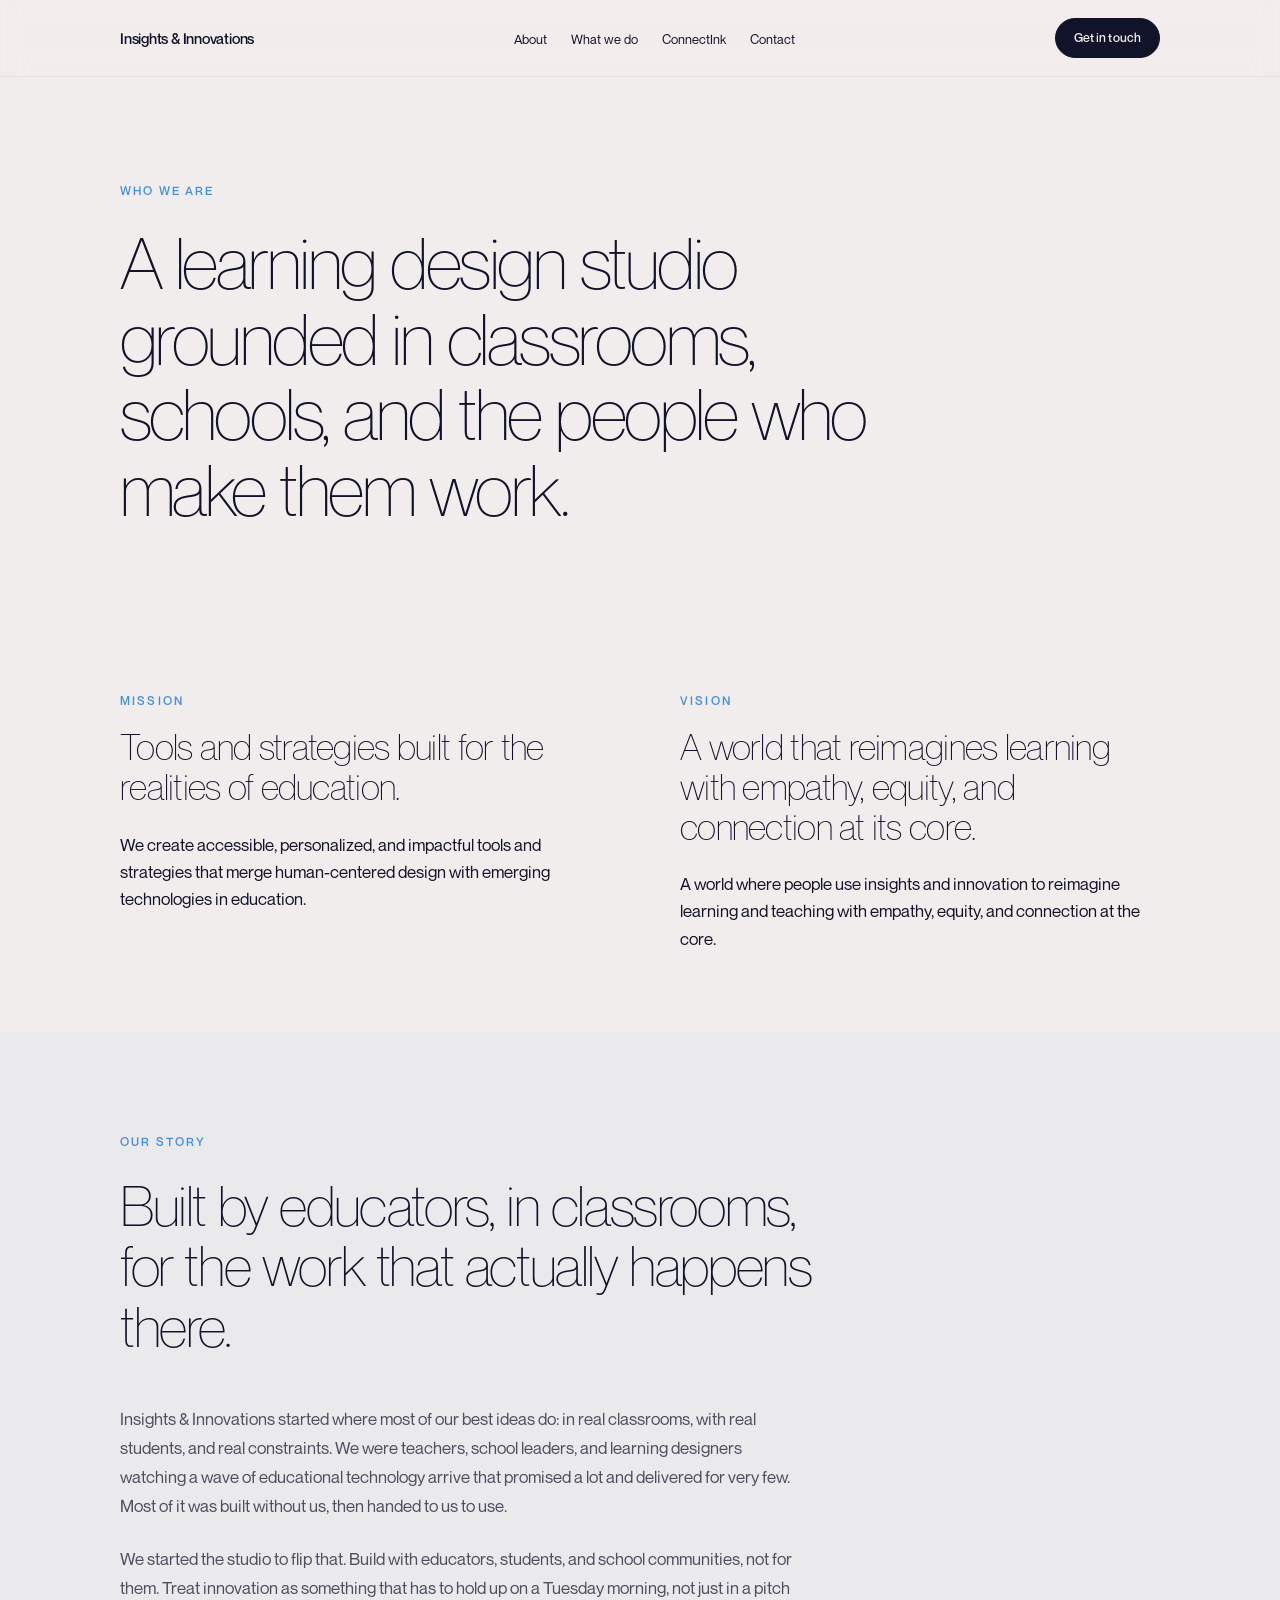
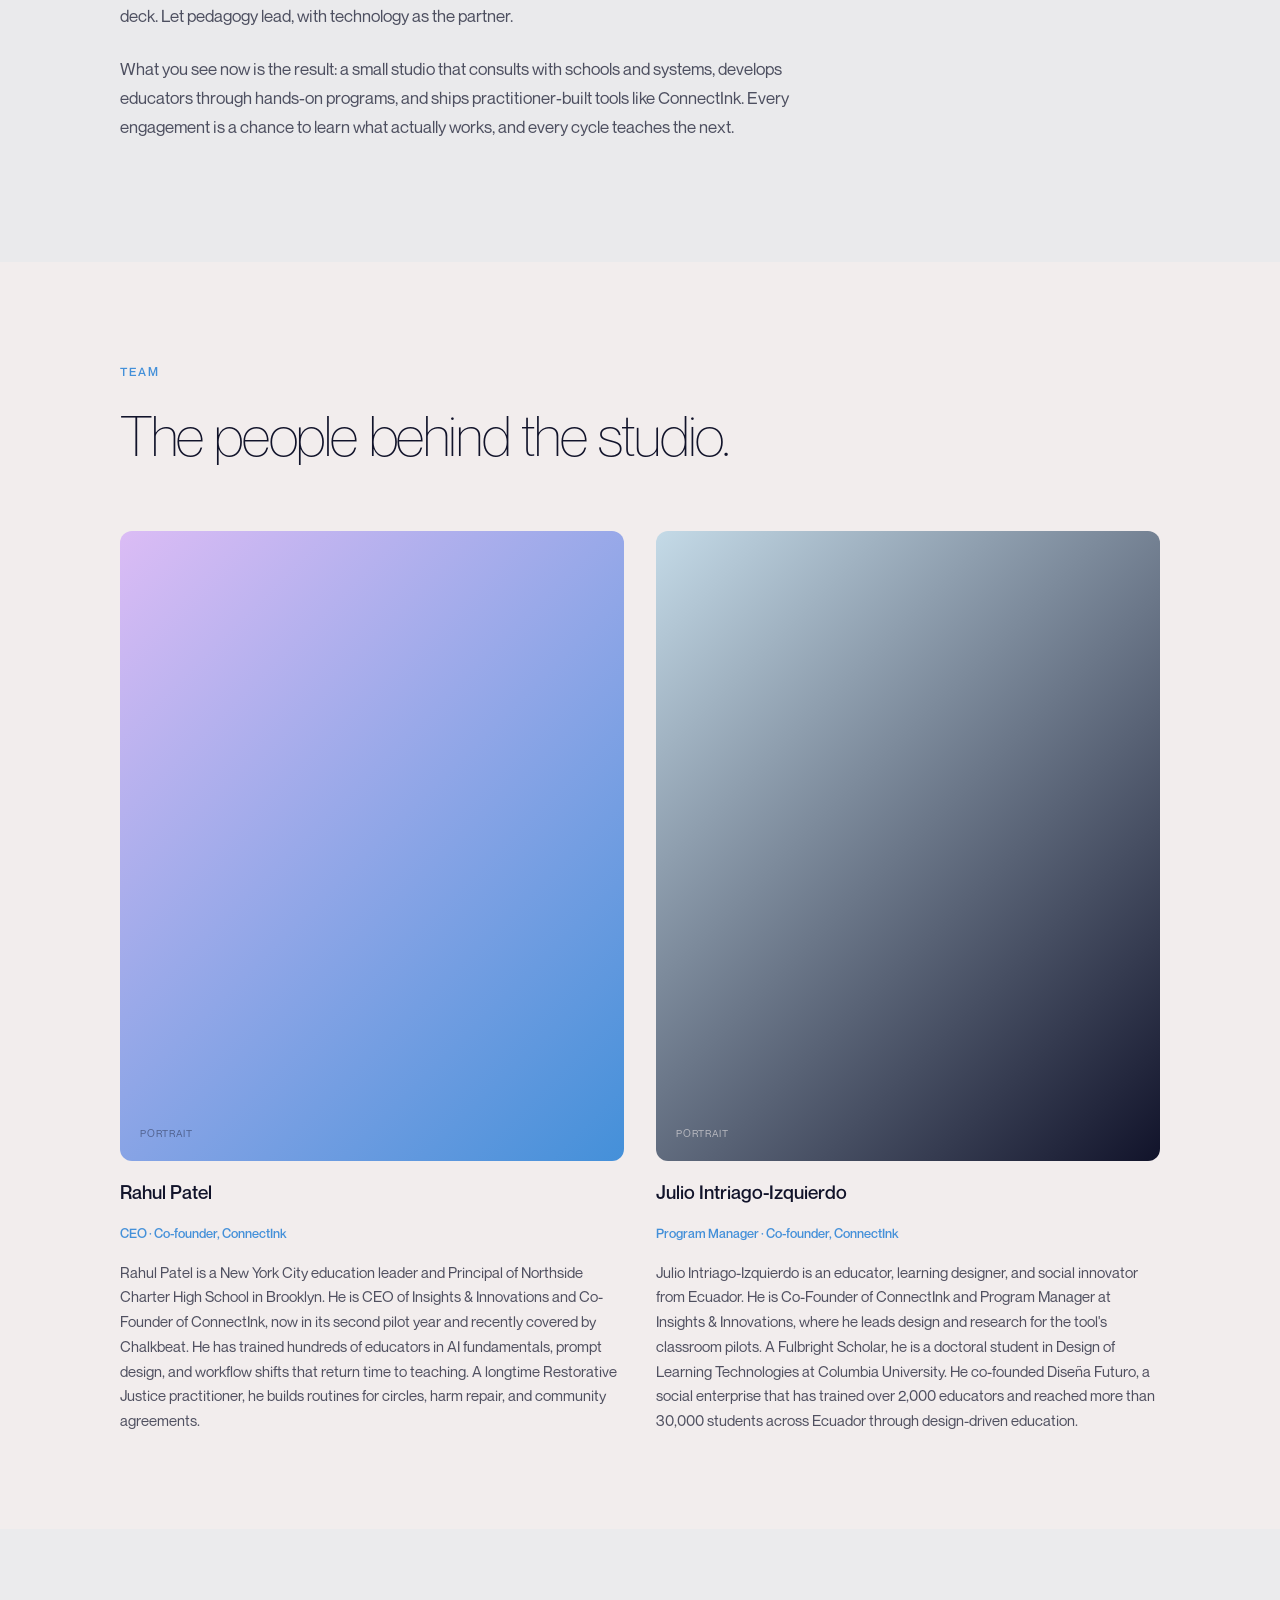
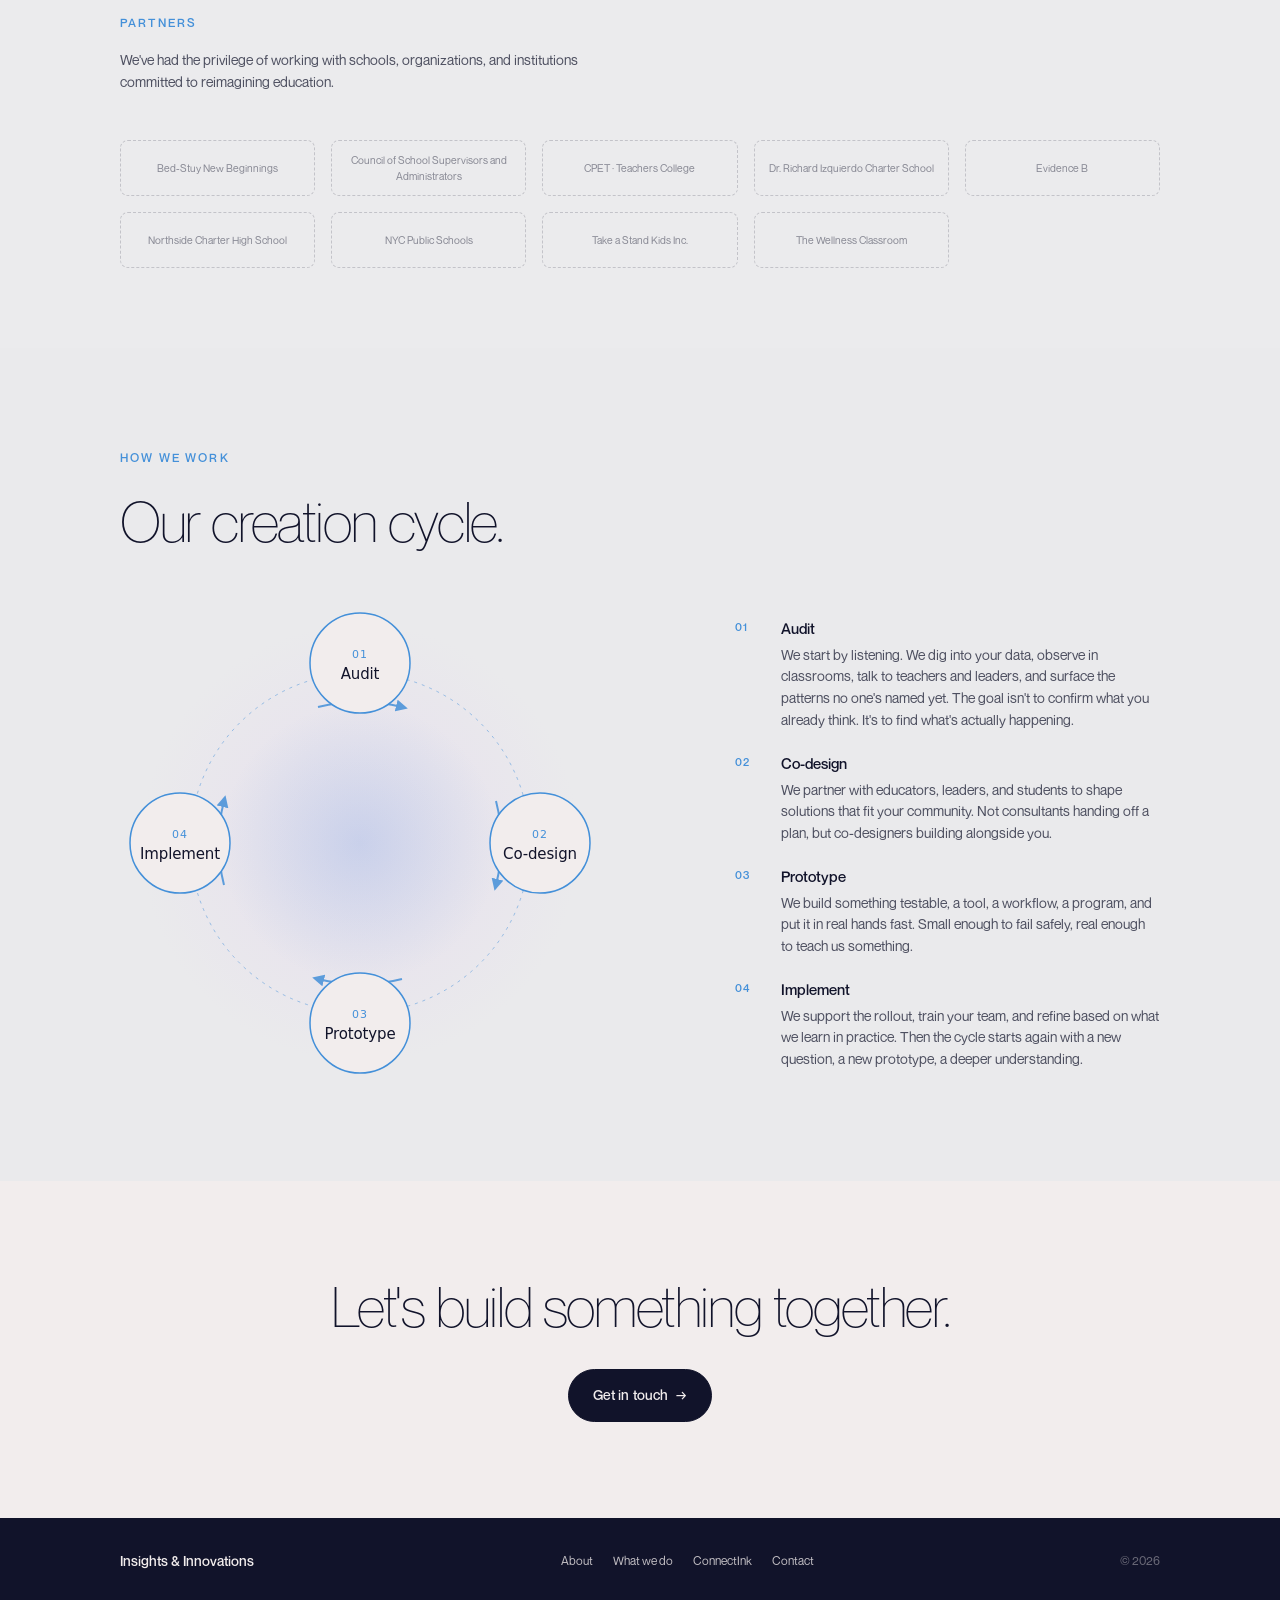
==== about.html @ 614313af "Initial commit" ====
<!DOCTYPE html>
<html lang="en">
<head>
  <meta charset="UTF-8">
  <meta name="viewport" content="width=device-width, initial-scale=1.0">
  <title>About — Insights & Innovations</title>
  <meta name="description" content="A learning design studio grounded in classrooms and schools. Who we are, what we believe, and how we work.">

  <meta property="og:title" content="About — Insights & Innovations">
  <meta property="og:description" content="A learning design studio grounded in classrooms and schools.">
  <meta property="og:type" content="website">
  <meta property="og:url" content="https://innovateinsightfully.com/about.html">

  <link rel="stylesheet" href="styles.css">

  <link rel="preload" href="fonts/NeueMontreal-Light.otf" as="font" type="font/otf" crossorigin>
  <link rel="preload" href="fonts/NeueMontreal-Regular.otf" as="font" type="font/otf" crossorigin>
  <link rel="preload" href="fonts/NeueMontreal-Medium.otf" as="font" type="font/otf" crossorigin>
</head>
<body>

  <a class="skip-to-content" href="#main">Skip to content</a>

  <nav class="nav" aria-label="Main">
    <div class="container nav-inner">
      <a href="index.html" class="nav-brand">Insights &amp; Innovations</a>

      <ul class="nav-links">
        <li><a href="about.html">About</a></li>
        <li><a href="index.html#how">What we do</a></li>
        <li><a href="index.html#connectink">ConnectInk</a></li>
        <li><a href="index.html#contact">Contact</a></li>
      </ul>

      <div class="nav-cta">
        <a href="index.html#contact" class="btn btn-primary">Get in touch</a>
      </div>

      <button class="nav-toggle" aria-label="Toggle menu" aria-expanded="false">
        <span class="nav-toggle-bars"></span>
      </button>
    </div>
  </nav>

  <main id="main">

    <!-- ============ HERO (about page version) ============ -->
    <section class="about-page-hero">
      <div class="container">
        <div class="eyebrow">Who we are</div>
        <h1>A learning design studio grounded in classrooms, schools, and the people who make them work.</h1>
      </div>
    </section>

    <!-- ============ MISSION + VISION (two columns) ============ -->
    <section class="mv">
      <div class="container">
        <div class="mv-grid">
          <div class="mv-block">
            <div class="eyebrow">Mission</div>
            <h2>Tools and strategies built for the realities of education.</h2>
            <p>
              We create accessible, personalized, and impactful tools and strategies that merge human-centered design with emerging technologies in education.
            </p>
          </div>
          <div class="mv-block">
            <div class="eyebrow">Vision</div>
            <h2>A world that reimagines learning with empathy, equity, and connection at its core.</h2>
            <p>
              A world where people use insights and innovation to reimagine learning and teaching with empathy, equity, and connection at the core.
            </p>
          </div>
        </div>
      </div>
    </section>

    <!-- ============ STORY / ORIGIN ============ -->
    <section class="story">
      <div class="container">
        <div class="eyebrow">Our story</div>
        <h2>Built by educators, in classrooms, for the work that actually happens there.</h2>

        <p>
          Insights &amp; Innovations started where most of our best ideas do: in real classrooms, with real students, and real constraints. We were teachers, school leaders, and learning designers watching a wave of educational technology arrive that promised a lot and delivered for very few. Most of it was built without us, then handed to us to use.
        </p>
        <p>
          We started the studio to flip that. Build with educators, students, and school communities, not for them. Treat innovation as something that has to hold up on a Tuesday morning, not just in a pitch deck. Let pedagogy lead, with technology as the partner.
        </p>
        <p>
          What you see now is the result: a small studio that consults with schools and systems, develops educators through hands-on programs, and ships practitioner-built tools like ConnectInk. Every engagement is a chance to learn what actually works, and every cycle teaches the next.
        </p>
      </div>
    </section>

    <!-- ============ TEAM (expanded bios) ============ -->
    <section id="team" class="team about-team">
      <div class="container">
        <div class="eyebrow">Team</div>
        <h2>The people behind the studio.</h2>

        <div class="team-grid">
          <article class="member">
            <div class="member-photo rahul" role="img" aria-label="Portrait placeholder for Rahul Patel">
              <span class="member-photo-label">Portrait</span>
            </div>
            <h3 class="member-name">Rahul Patel</h3>
            <p class="member-role">CEO · Co-founder, ConnectInk</p>
            <p class="member-bio">
              Rahul Patel is a New York City education leader and Principal of Northside Charter High School in Brooklyn. He is CEO of Insights &amp; Innovations and Co-Founder of ConnectInk, now in its second pilot year and recently covered by Chalkbeat. He has trained hundreds of educators in AI fundamentals, prompt design, and workflow shifts that return time to teaching. A longtime Restorative Justice practitioner, he builds routines for circles, harm repair, and community agreements.
            </p>
          </article>

          <article class="member">
            <div class="member-photo julio" role="img" aria-label="Portrait placeholder for Julio Intriago-Izquierdo">
              <span class="member-photo-label">Portrait</span>
            </div>
            <h3 class="member-name">Julio Intriago-Izquierdo</h3>
            <p class="member-role">Program Manager · Co-founder, ConnectInk</p>
            <p class="member-bio">
              Julio Intriago-Izquierdo is an educator, learning designer, and social innovator from Ecuador. He is Co-Founder of ConnectInk and Program Manager at Insights &amp; Innovations, where he leads design and research for the tool's classroom pilots. A Fulbright Scholar, he is a doctoral student in Design of Learning Technologies at Columbia University. He co-founded Diseña Futuro, a social enterprise that has trained over 2,000 educators and reached more than 30,000 students across Ecuador through design-driven education.
            </p>
          </article>
        </div>
      </div>
    </section>

    <!-- ============ PARTNERS ============ -->
    <section id="partners" class="partners" aria-labelledby="partners-title">
      <div class="container">
        <div class="eyebrow">Partners</div>
        <h2 id="partners-title" class="sr-only">Partners</h2>
        <p class="partners-intro">
          We've had the privilege of working with schools, organizations, and institutions committed to reimagining education.
        </p>

        <div class="partners-grid">
          <div class="partner">Bed-Stuy New Beginnings</div>
          <div class="partner">Council of School Supervisors and Administrators</div>
          <div class="partner">CPET · Teachers College</div>
          <div class="partner">Dr. Richard Izquierdo Charter School</div>
          <div class="partner">Evidence B</div>
          <div class="partner">Northside Charter High School</div>
          <div class="partner">NYC Public Schools</div>
          <div class="partner">Take a Stand Kids Inc.</div>
          <div class="partner">The Wellness Classroom</div>
        </div>
      </div>
    </section>

    <!-- ============ HOW WE WORK (expanded) ============ -->
    <section class="how-expanded">
      <div class="container">
        <div class="eyebrow">How we work</div>
        <h2>Our creation cycle.</h2>

        <div class="how-grid">
          <img src="images/cycle-diagram.svg" alt="A cyclical process diagram showing four stages: Audit, Co-design, Prototype, and Implement, connected by arrows that loop continuously." class="cycle-img">

          <ol class="steps">
            <li class="step">
              <span class="step-num">01</span>
              <div>
                <h3 class="step-title">Audit</h3>
                <p class="step-body">We start by listening. We dig into your data, observe in classrooms, talk to teachers and leaders, and surface the patterns no one's named yet. The goal isn't to confirm what you already think. It's to find what's actually happening.</p>
              </div>
            </li>
            <li class="step">
              <span class="step-num">02</span>
              <div>
                <h3 class="step-title">Co-design</h3>
                <p class="step-body">We partner with educators, leaders, and students to shape solutions that fit your community. Not consultants handing off a plan, but co-designers building alongside you.</p>
              </div>
            </li>
            <li class="step">
              <span class="step-num">03</span>
              <div>
                <h3 class="step-title">Prototype</h3>
                <p class="step-body">We build something testable, a tool, a workflow, a program, and put it in real hands fast. Small enough to fail safely, real enough to teach us something.</p>
              </div>
            </li>
            <li class="step">
              <span class="step-num">04</span>
              <div>
                <h3 class="step-title">Implement</h3>
                <p class="step-body">We support the rollout, train your team, and refine based on what we learn in practice. Then the cycle starts again with a new question, a new prototype, a deeper understanding.</p>
              </div>
            </li>
          </ol>
        </div>
      </div>
    </section>

    <!-- ============ CTA ============ -->
    <section class="cta-block">
      <div class="container">
        <h2>Let's build something together.</h2>
        <a href="index.html#contact" class="btn btn-primary">Get in touch <span class="arrow">→</span></a>
      </div>
    </section>

  </main>

  <footer class="footer">
    <div class="container footer-inner">
      <div class="footer-brand">Insights &amp; Innovations</div>
      <ul class="footer-links">
        <li><a href="about.html">About</a></li>
        <li><a href="index.html#how">What we do</a></li>
        <li><a href="index.html#connectink">ConnectInk</a></li>
        <li><a href="index.html#contact">Contact</a></li>
      </ul>
      <div class="footer-copy">© 2026</div>
    </div>
  </footer>

  <script src="scripts.js"></script>
</body>
</html>
---- styles.css ----
/* ============================================================
   Insights & Innovations
   Single stylesheet for the entire site.
   Organized into:
     1. Fonts
     2. Design tokens (colors, type scale, spacing)
     3. Reset and base styles
     4. Layout utilities
     5. Components (buttons, eyebrows, cards)
     6. Section styles
     7. Mobile (everything responsive)
   ============================================================ */

/* -----------------------------------------------------------
   1. Fonts
   ----------------------------------------------------------- */

@font-face {
  font-family: 'Neue Montreal';
  src: url('fonts/NeueMontreal-Light.otf') format('opentype');
  font-weight: 300;
  font-style: normal;
  font-display: swap;
}
@font-face {
  font-family: 'Neue Montreal';
  src: url('fonts/NeueMontreal-LightItalic.otf') format('opentype');
  font-weight: 300;
  font-style: italic;
  font-display: swap;
}
@font-face {
  font-family: 'Neue Montreal';
  src: url('fonts/NeueMontreal-Regular.otf') format('opentype');
  font-weight: 400;
  font-style: normal;
  font-display: swap;
}
@font-face {
  font-family: 'Neue Montreal';
  src: url('fonts/NeueMontreal-Italic.otf') format('opentype');
  font-weight: 400;
  font-style: italic;
  font-display: swap;
}
@font-face {
  font-family: 'Neue Montreal';
  src: url('fonts/NeueMontreal-Medium.otf') format('opentype');
  font-weight: 500;
  font-style: normal;
  font-display: swap;
}
@font-face {
  font-family: 'Neue Montreal';
  src: url('fonts/NeueMontreal-MediumItalic.otf') format('opentype');
  font-weight: 500;
  font-style: italic;
  font-display: swap;
}
@font-face {
  font-family: 'Neue Montreal';
  src: url('fonts/NeueMontreal-Bold.otf') format('opentype');
  font-weight: 700;
  font-style: normal;
  font-display: swap;
}
@font-face {
  font-family: 'Neue Montreal';
  src: url('fonts/NeueMontreal-BoldItalic.otf') format('opentype');
  font-weight: 700;
  font-style: italic;
  font-display: swap;
}

/* -----------------------------------------------------------
   2. Design tokens
   ----------------------------------------------------------- */

:root {
  /* Colors */
  --cream:     #F2EDED;
  --navy:      #11132A;
  --blue:      #4490D9;
  --lavender:  #DBBCF5;
  --pale-blue: #C4DAE7;

  /* Text colors with opacity baked in */
  --navy-72: rgba(17, 19, 42, 0.72);
  --navy-60: rgba(17, 19, 42, 0.60);
  --navy-45: rgba(17, 19, 42, 0.45);
  --navy-25: rgba(17, 19, 42, 0.25);
  --navy-12: rgba(17, 19, 42, 0.12);
  --navy-06: rgba(17, 19, 42, 0.06);
  --navy-04: rgba(17, 19, 42, 0.04);

  --cream-78: rgba(242, 237, 237, 0.78);
  --cream-60: rgba(242, 237, 237, 0.60);
  --cream-40: rgba(242, 237, 237, 0.40);
  --cream-15: rgba(242, 237, 237, 0.15);
  --cream-06: rgba(242, 237, 237, 0.06);

  /* Type scale - desktop */
  --size-hero:     88px;
  --size-h2:       56px;
  --size-h3:       22px;
  --size-body-lg:  18px;
  --size-body:     15px;
  --size-small:    13px;
  --size-eyebrow:  12px;
  --size-tiny:     10px;

  /* Spacing */
  --space-2:  8px;
  --space-3:  16px;
  --space-4:  24px;
  --space-5:  32px;
  --space-6:  48px;
  --space-7:  64px;
  --space-8:  80px;
  --space-9:  96px;
  --space-10: 120px;

  /* Layout */
  --container-max: 1200px;
  --container-padding: 80px;

  /* Radii */
  --radius-pill:   100px;
  --radius-card:   14px;
  --radius-media:  12px;

  /* Transitions */
  --t-fast: 0.15s ease;
  --t-base: 0.3s ease;
  --t-slow: 0.6s cubic-bezier(0.22, 0.61, 0.36, 1);
}

/* -----------------------------------------------------------
   3. Reset and base
   ----------------------------------------------------------- */

*,
*::before,
*::after {
  box-sizing: border-box;
}

html {
  scroll-behavior: smooth;
  -webkit-font-smoothing: antialiased;
  -moz-osx-font-smoothing: grayscale;
}

@media (prefers-reduced-motion: reduce) {
  html {
    scroll-behavior: auto;
  }
  *,
  *::before,
  *::after {
    animation-duration: 0.01ms !important;
    animation-iteration-count: 1 !important;
    transition-duration: 0.01ms !important;
    scroll-behavior: auto !important;
  }
}

body {
  margin: 0;
  font-family: 'Neue Montreal', system-ui, -apple-system, BlinkMacSystemFont, sans-serif;
  font-weight: 400;
  font-size: var(--size-body);
  line-height: 1.6;
  color: var(--navy);
  background: var(--cream);
}

h1, h2, h3, h4, h5, h6, p {
  margin: 0;
}

a {
  color: inherit;
  text-decoration: none;
}

img, svg {
  display: block;
  max-width: 100%;
}

button {
  font-family: inherit;
  cursor: pointer;
  border: none;
  background: none;
}

/* Skip to content link for screen readers / keyboard users */
.skip-to-content {
  position: absolute;
  top: -40px;
  left: var(--space-3);
  background: var(--navy);
  color: var(--cream);
  padding: var(--space-2) var(--space-3);
  border-radius: var(--radius-pill);
  font-weight: 500;
  z-index: 100;
  transition: top var(--t-base);
}

.skip-to-content:focus {
  top: var(--space-3);
}

/* Focus state for everything interactive */
a:focus-visible,
button:focus-visible,
input:focus-visible,
textarea:focus-visible {
  outline: 2px solid var(--blue);
  outline-offset: 3px;
  border-radius: 4px;
}

/* Screen reader only */
.sr-only {
  position: absolute;
  width: 1px;
  height: 1px;
  padding: 0;
  margin: -1px;
  overflow: hidden;
  clip: rect(0, 0, 0, 0);
  white-space: nowrap;
  border: 0;
}

/* -----------------------------------------------------------
   4. Layout
   ----------------------------------------------------------- */

.container {
  max-width: var(--container-max);
  margin: 0 auto;
  padding-left: var(--container-padding);
  padding-right: var(--container-padding);
}

section {
  padding-top: var(--space-9);
  padding-bottom: var(--space-9);
}

.section-divider {
  height: 3px;
  background: linear-gradient(90deg,
    transparent,
    var(--blue) 40%,
    var(--lavender) 60%,
    transparent);
  opacity: 0.5;
}

/* -----------------------------------------------------------
   5. Components
   ----------------------------------------------------------- */

/* -- Eyebrow label -- */
.eyebrow {
  display: inline-flex;
  align-items: center;
  gap: var(--space-2);
  font-size: var(--size-eyebrow);
  font-weight: 500;
  letter-spacing: 0.18em;
  text-transform: uppercase;
  color: var(--blue);
}

.eyebrow.on-dark {
  color: var(--cream);
  opacity: 0.85;
}

.eyebrow.muted {
  color: var(--navy);
  opacity: 0.55;
}

.eyebrow .line {
  display: inline-block;
  width: 20px;
  height: 1px;
  background: currentColor;
  opacity: 0.85;
}

.eyebrow.on-dark .line {
  background: var(--lavender);
  opacity: 1;
}

/* -- Buttons -- */
.btn {
  display: inline-flex;
  align-items: center;
  gap: var(--space-2);
  padding: 14px 24px;
  border-radius: var(--radius-pill);
  font-family: inherit;
  font-size: 14px;
  font-weight: 500;
  letter-spacing: 0.01em;
  transition: opacity var(--t-fast), transform var(--t-fast), background var(--t-fast);
  cursor: pointer;
  white-space: nowrap;
}

.btn-primary {
  background: var(--navy);
  color: var(--cream);
  border: 1px solid var(--navy);
}

.btn-primary:hover {
  opacity: 0.88;
  transform: translateY(-1px);
}

.btn-primary.on-dark {
  background: var(--cream);
  color: var(--navy);
  border: 1px solid var(--cream);
}

.btn-secondary {
  background: transparent;
  color: var(--navy);
  border: 1px solid var(--navy-25);
}

.btn-secondary:hover {
  border-color: var(--navy);
}

.btn-secondary.on-dark {
  color: var(--cream);
  border-color: var(--cream-40);
}

.btn-secondary.on-dark:hover {
  border-color: var(--cream);
}

.btn .arrow {
  transition: transform var(--t-base);
}

.btn:hover .arrow {
  transform: translateX(3px);
}

/* -- Service pill (small label on service cards) -- */
.service-pill {
  display: inline-flex;
  align-items: center;
  font-size: 10px;
  font-weight: 500;
  color: var(--blue);
  letter-spacing: 0.12em;
  text-transform: uppercase;
  padding: 5px 12px;
  background: rgba(68, 144, 217, 0.12);
  border-radius: var(--radius-pill);
  align-self: flex-start;
}

/* -----------------------------------------------------------
   6. Sections
   ----------------------------------------------------------- */

/* -- Navigation -- */
.nav {
  position: sticky;
  top: 0;
  z-index: 50;
  background: rgba(242, 237, 237, 0.85);
  backdrop-filter: saturate(180%) blur(12px);
  -webkit-backdrop-filter: saturate(180%) blur(12px);
  border-bottom: 1px solid var(--navy-06);
}

.nav-inner {
  display: flex;
  align-items: center;
  justify-content: space-between;
  padding-top: 18px;
  padding-bottom: 18px;
}

.nav-brand {
  font-size: 15px;
  font-weight: 500;
  letter-spacing: -0.015em;
  color: var(--navy);
}

.nav-links {
  display: flex;
  align-items: center;
  gap: var(--space-4);
  list-style: none;
  padding: 0;
  margin: 0;
}

.nav-links a {
  font-size: 13px;
  color: var(--navy);
  transition: opacity var(--t-fast);
}

.nav-links a:hover {
  opacity: 0.6;
}

.nav-cta .btn {
  padding: 9px 18px;
  font-size: 12.5px;
}

.nav-toggle {
  display: none;
  width: 32px;
  height: 32px;
  align-items: center;
  justify-content: center;
}

.nav-toggle-bars {
  display: block;
  width: 22px;
  height: 1.5px;
  background: var(--navy);
  position: relative;
}

.nav-toggle-bars::before,
.nav-toggle-bars::after {
  content: '';
  position: absolute;
  left: 0;
  width: 22px;
  height: 1.5px;
  background: var(--navy);
  transition: transform var(--t-base);
}

.nav-toggle-bars::before { top: -7px; }
.nav-toggle-bars::after  { top: 7px; }

/* -- Hero (light/cream version) -- */
.hero {
  position: relative;
  overflow: hidden;
  padding-top: 80px;
  padding-bottom: 140px;
  min-height: 70vh;
}

.hero-bg {
  position: absolute;
  inset: 0;
  background-image: url('images/gradient-hero.jpg');
  background-size: cover;
  background-position: right center;
  z-index: 0;
}

.hero-content {
  position: relative;
  z-index: 1;
  max-width: 640px;
}

.hero h1 {
  font-size: var(--size-hero);
  font-weight: 300;
  line-height: 1.02;
  letter-spacing: -0.035em;
  color: var(--navy);
  margin-top: var(--space-5);
  margin-bottom: var(--space-4);
}

.hero-body {
  font-size: var(--size-body-lg);
  line-height: 1.55;
  color: var(--navy-72);
  max-width: 480px;
  margin-bottom: var(--space-6);
}

.hero-ctas {
  display: flex;
  gap: 12px;
  flex-wrap: wrap;
}

/* -- About (home version: just headline + video + button) -- */
.about-home {
  background: var(--cream);
}

.about-home h2 {
  font-size: var(--size-h2);
  font-weight: 300;
  line-height: 1.08;
  letter-spacing: -0.025em;
  color: var(--navy);
  max-width: 760px;
  margin-top: var(--space-4);
  margin-bottom: var(--space-7);
}

.video-frame {
  aspect-ratio: 16 / 9;
  background: var(--navy);
  border-radius: var(--radius-media);
  position: relative;
  overflow: hidden;
  display: flex;
  align-items: center;
  justify-content: center;
  margin-bottom: var(--space-5);
}

.video-frame::before {
  content: '';
  position: absolute;
  inset: 0;
  background:
    radial-gradient(circle at 25% 30%, rgba(68, 144, 217, 0.55), transparent 50%),
    radial-gradient(circle at 75% 80%, rgba(219, 188, 245, 0.4), transparent 50%);
  filter: blur(20px);
}

.video-play {
  position: relative;
  width: 64px;
  height: 64px;
  border-radius: 50%;
  background: var(--cream-15);
  border: 1px solid var(--cream-40);
  display: flex;
  align-items: center;
  justify-content: center;
  transition: transform var(--t-base), background var(--t-fast);
}

.video-play:hover {
  background: var(--cream-15);
  transform: scale(1.05);
}

.video-play::after {
  content: '';
  width: 0;
  height: 0;
  border-left: 14px solid var(--cream);
  border-top: 9px solid transparent;
  border-bottom: 9px solid transparent;
  margin-left: 4px;
}

.video-label {
  position: absolute;
  bottom: 20px;
  left: 24px;
  font-size: 11px;
  color: var(--cream-60);
  letter-spacing: 0.08em;
  text-transform: uppercase;
}

/* -- How We Work (with cycle diagram) -- */
.how {
  background: rgba(196, 218, 231, 0.18);
}

.how-intro {
  max-width: 540px;
  margin-bottom: var(--space-7);
}

.how h2 {
  font-size: var(--size-h2);
  font-weight: 300;
  line-height: 1.08;
  letter-spacing: -0.025em;
  margin-top: var(--space-4);
  margin-bottom: var(--space-4);
  max-width: 560px;
}

.how-body {
  font-size: 16px;
  line-height: 1.6;
  color: var(--navy-72);
}

.how-grid {
  display: grid;
  grid-template-columns: 1.1fr 1fr;
  gap: var(--space-7);
  align-items: center;
}

.cycle-img {
  width: 100%;
  max-width: 480px;
}

.steps {
  display: flex;
  flex-direction: column;
  gap: 20px;
}

.step {
  display: grid;
  grid-template-columns: 32px 1fr;
  gap: 14px;
  align-items: start;
}

.step-num {
  font-size: 11px;
  font-weight: 500;
  color: var(--blue);
  letter-spacing: 0.1em;
  padding-top: 2px;
}

.step-title {
  font-size: 15px;
  font-weight: 500;
  color: var(--navy);
  margin-bottom: 4px;
}

.step-body {
  font-size: 14px;
  line-height: 1.55;
  color: var(--navy-72);
}

/* -- Services -- */
.services {
  background: var(--cream);
}

.services-header {
  display: flex;
  align-items: baseline;
  flex-wrap: wrap;
  gap: var(--space-3);
  margin-bottom: var(--space-2);
}

.services-subtitle {
  font-size: 12px;
  color: var(--navy-45);
}

.services h2 {
  font-size: var(--size-h2);
  font-weight: 300;
  line-height: 1.08;
  letter-spacing: -0.025em;
  margin-top: var(--space-4);
  margin-bottom: var(--space-6);
}

.services-grid {
  display: grid;
  grid-template-columns: repeat(3, 1fr);
  gap: 16px;
  margin-bottom: var(--space-5);
}

.service-card {
  background: rgba(196, 218, 231, 0.35);
  border: 1px solid var(--navy-06);
  border-radius: var(--radius-card);
  padding: 32px 28px;
  min-height: 240px;
  display: flex;
  flex-direction: column;
  gap: 16px;
  position: relative;
  overflow: hidden;
  transition: transform var(--t-base), background var(--t-base);
}

.service-card:hover {
  transform: translateY(-3px);
  background: rgba(196, 218, 231, 0.5);
}

.service-card h3 {
  font-size: var(--size-h3);
  font-weight: 500;
  color: var(--navy);
  letter-spacing: -0.01em;
  margin-bottom: var(--space-2);
}

.service-body {
  font-size: 14px;
  line-height: 1.55;
  color: var(--navy-72);
  position: relative;
}

.service-card-accent {
  position: absolute;
  top: -60px;
  right: -60px;
  width: 180px;
  height: 180px;
  background:
    radial-gradient(circle, var(--lavender) 0%, transparent 60%),
    radial-gradient(circle at 60% 60%, var(--blue) 0%, transparent 50%);
  opacity: 0.4;
  filter: blur(10px);
  pointer-events: none;
}

.services-prompt {
  display: flex;
  align-items: center;
  justify-content: space-between;
  padding: 18px 28px;
  background: var(--navy-04);
  border-radius: var(--radius-pill);
  flex-wrap: wrap;
  gap: var(--space-3);
}

.services-prompt-text {
  font-size: 14px;
  color: var(--navy);
}

.services-prompt-text span {
  opacity: 0.65;
}

/* -- ConnectInk (dark section) -- */
.connectink {
  position: relative;
  background: var(--navy);
  color: var(--cream);
  overflow: hidden;
  padding-top: var(--space-10);
  padding-bottom: var(--space-10);
}

.connectink-bg {
  position: absolute;
  inset: 0;
  background-image: url('images/gradient-connectink.jpg');
  background-size: cover;
  background-position: center;
  opacity: 1;
  z-index: 0;
}

.connectink-inner {
  position: relative;
  z-index: 1;
  display: grid;
  grid-template-columns: 1.3fr 1fr;
  gap: var(--space-7);
  align-items: center;
}

.connectink-logo {
  width: 220px;
  height: auto;
  margin-top: var(--space-5);
  margin-bottom: var(--space-5);
}

.connectink h2 {
  font-size: 40px;
  font-weight: 300;
  line-height: 1.1;
  letter-spacing: -0.02em;
  margin-bottom: var(--space-4);
}

.connectink-body {
  font-size: 15px;
  line-height: 1.65;
  color: var(--cream-78);
  max-width: 460px;
  margin-bottom: var(--space-6);
}

.product-preview {
  background: var(--cream-06);
  border: 1px solid var(--cream-15);
  border-radius: var(--radius-media);
  padding: 24px;
  aspect-ratio: 4 / 3;
  display: flex;
  flex-direction: column;
}

.pp-label {
  font-size: 10px;
  color: var(--cream-60);
  letter-spacing: 0.1em;
  margin-bottom: var(--space-3);
  text-transform: uppercase;
}

.pp-bar {
  height: 8px;
  background: rgba(242, 237, 237, 0.2);
  border-radius: 3px;
  margin-bottom: 8px;
}

.pp-bar.short { width: 85%; }
.pp-bar.medium { width: 70%; opacity: 0.6; }
.pp-bar.thin { opacity: 0.6; }

.pp-coach {
  margin-top: 20px;
  padding: 12px 14px;
  background: rgba(68, 144, 217, 0.2);
  border-left: 2px solid var(--blue);
  border-radius: 4px;
}

.pp-coach-label {
  font-size: 10px;
  color: var(--pale-blue);
  margin-bottom: 6px;
  font-weight: 500;
}

.pp-coach-bar {
  height: 6px;
  background: rgba(242, 237, 237, 0.2);
  border-radius: 2px;
  margin-bottom: 4px;
}

.pp-coach-bar.last { width: 80%; }

/* -- Team -- */
.team {
  background: var(--cream);
}

.team h2 {
  font-size: var(--size-h2);
  font-weight: 300;
  line-height: 1.08;
  letter-spacing: -0.025em;
  margin-top: var(--space-4);
  margin-bottom: var(--space-7);
}

.team-grid {
  display: grid;
  grid-template-columns: 1fr 1fr;
  gap: var(--space-5);
}

.member {
  display: flex;
  flex-direction: column;
  gap: 16px;
}

.member-photo {
  aspect-ratio: 4 / 5;
  border-radius: var(--radius-media);
  position: relative;
  overflow: hidden;
  display: flex;
  align-items: flex-end;
  padding: 20px;
}

.member-photo.rahul {
  background: linear-gradient(135deg, var(--lavender) 0%, var(--blue) 100%);
}

.member-photo.julio {
  background: linear-gradient(135deg, var(--pale-blue) 0%, var(--navy) 100%);
}

.member-photo-label {
  font-size: 10px;
  color: var(--navy-45);
  letter-spacing: 0.08em;
  text-transform: uppercase;
}

.member-photo.julio .member-photo-label {
  color: var(--cream-60);
}

.member-name {
  font-size: 19px;
  font-weight: 500;
  color: var(--navy);
}

.member-role {
  font-size: 13px;
  font-weight: 500;
  color: var(--blue);
}

.member-bio {
  font-size: 14px;
  line-height: 1.6;
  color: var(--navy-72);
}

/* -- Partners -- */
.partners {
  background: rgba(196, 218, 231, 0.15);
  padding-top: var(--space-8);
  padding-bottom: var(--space-8);
}

.partners-intro {
  font-size: 14px;
  color: var(--navy-72);
  max-width: 480px;
  margin-top: var(--space-3);
  margin-bottom: var(--space-6);
  line-height: 1.55;
}

.partners-grid {
  display: grid;
  grid-template-columns: repeat(5, 1fr);
  gap: 16px;
  align-items: center;
}

.partner {
  height: 56px;
  border: 1px dashed rgba(17, 19, 42, 0.18);
  border-radius: 8px;
  display: flex;
  align-items: center;
  justify-content: center;
  font-size: 10.5px;
  color: var(--navy-45);
  text-align: center;
  padding: 0 8px;
  transition: border-color var(--t-fast), color var(--t-fast);
}

.partner:hover {
  border-color: var(--navy-25);
  color: var(--navy-72);
}

/* -- Contact -- */
.contact {
  position: relative;
  overflow: hidden;
  padding-top: var(--space-10);
  padding-bottom: var(--space-10);
}

.contact-bg {
  position: absolute;
  inset: 0;
  background-image: url('images/gradient-contact.jpg');
  background-size: cover;
  background-position: center;
  z-index: 0;
}

.contact-grid {
  position: relative;
  z-index: 1;
  display: grid;
  grid-template-columns: 1fr 1fr;
  gap: var(--space-7);
  align-items: start;
}

.contact h2 {
  font-size: 48px;
  font-weight: 300;
  line-height: 1.05;
  letter-spacing: -0.025em;
  color: var(--navy);
  margin-top: var(--space-4);
  margin-bottom: var(--space-4);
}

.contact-body {
  font-size: 15px;
  line-height: 1.6;
  color: var(--navy-72);
  max-width: 360px;
}

.contact-form-wrapper {
  background: rgba(242, 237, 237, 0.85);
  backdrop-filter: blur(10px);
  -webkit-backdrop-filter: blur(10px);
  border: 1px solid rgba(17, 19, 42, 0.08);
  border-radius: var(--radius-card);
  padding: 28px;
}

.field {
  margin-bottom: 14px;
}

.field label {
  display: block;
  font-size: 10px;
  color: var(--navy-60);
  letter-spacing: 0.08em;
  text-transform: uppercase;
  font-weight: 500;
  margin-bottom: 6px;
}

.field input,
.field textarea {
  width: 100%;
  padding: 10px 12px;
  font-family: inherit;
  font-size: 14px;
  color: var(--navy);
  background: var(--navy-04);
  border: 1px solid transparent;
  border-radius: 6px;
  transition: border-color var(--t-fast), background var(--t-fast);
  resize: vertical;
}

.field input:focus,
.field textarea:focus {
  outline: none;
  border-color: var(--navy-25);
  background: rgba(242, 237, 237, 0.9);
}

.field textarea {
  min-height: 90px;
  font-family: inherit;
  line-height: 1.5;
}

.form-status {
  font-size: 13px;
  margin-top: 12px;
  min-height: 18px;
}

.form-status.success {
  color: var(--blue);
}

.form-status.error {
  color: #b53b3b;
}

/* -- Footer -- */
.footer {
  background: var(--navy);
  color: var(--cream-78);
  padding-top: var(--space-5);
  padding-bottom: var(--space-5);
}

.footer-inner {
  display: flex;
  align-items: center;
  justify-content: space-between;
  flex-wrap: wrap;
  gap: var(--space-3);
}

.footer-brand {
  color: var(--cream);
  font-size: 14px;
  font-weight: 500;
}

.footer-links {
  display: flex;
  gap: 20px;
  list-style: none;
  padding: 0;
  margin: 0;
  font-size: 12px;
}

.footer-links a:hover {
  color: var(--cream);
}

.footer-copy {
  font-size: 12px;
  opacity: 0.5;
}

/* -- About subpage specific styles -- */
.about-page-hero {
  position: relative;
  overflow: hidden;
  padding-top: 100px;
  padding-bottom: 80px;
  background: var(--cream);
}

.about-page-hero h1 {
  font-size: 72px;
  font-weight: 300;
  line-height: 1.05;
  letter-spacing: -0.035em;
  color: var(--navy);
  margin-top: var(--space-4);
  max-width: 800px;
}

.mv {
  padding-top: var(--space-8);
  padding-bottom: var(--space-8);
}

.mv-grid {
  display: grid;
  grid-template-columns: 1fr 1fr;
  gap: var(--space-8);
}

.mv-block h2 {
  font-size: 36px;
  font-weight: 300;
  line-height: 1.1;
  letter-spacing: -0.02em;
  color: var(--navy);
  margin-top: var(--space-3);
  margin-bottom: var(--space-4);
}

.mv-block p {
  font-size: 17px;
  line-height: 1.6;
  color: var(--navy);
  max-width: 460px;
}

.story {
  background: rgba(196, 218, 231, 0.18);
}

.story h2 {
  font-size: var(--size-h2);
  font-weight: 300;
  line-height: 1.08;
  letter-spacing: -0.025em;
  color: var(--navy);
  margin-top: var(--space-4);
  margin-bottom: var(--space-6);
  max-width: 700px;
}

.story p {
  font-size: 17px;
  line-height: 1.7;
  color: var(--navy-72);
  max-width: 680px;
  margin-bottom: var(--space-4);
}

.about-team h2 {
  font-size: var(--size-h2);
  font-weight: 300;
  line-height: 1.08;
  letter-spacing: -0.025em;
  margin-top: var(--space-4);
  margin-bottom: var(--space-7);
}

.about-team .member-bio {
  font-size: 15px;
  line-height: 1.65;
}

.how-expanded {
  background: rgba(196, 218, 231, 0.18);
}

.how-expanded h2 {
  font-size: var(--size-h2);
  font-weight: 300;
  line-height: 1.08;
  letter-spacing: -0.025em;
  margin-top: var(--space-4);
  margin-bottom: var(--space-6);
}

.cta-block {
  text-align: center;
  padding-top: var(--space-9);
  padding-bottom: var(--space-9);
}

.cta-block h2 {
  font-size: var(--size-h2);
  font-weight: 300;
  line-height: 1.08;
  letter-spacing: -0.025em;
  color: var(--navy);
  margin-bottom: var(--space-5);
}

/* -----------------------------------------------------------
   7. Mobile responsive
   ----------------------------------------------------------- */

@media (max-width: 960px) {
  :root {
    --container-padding: 32px;
    --size-hero: 56px;
    --size-h2: 38px;
    --size-h3: 20px;
    --size-body-lg: 16px;
    --space-9: 64px;
    --space-10: 80px;
  }

  /* Nav: switch to mobile menu */
  .nav-toggle {
    display: flex;
  }
  .nav-links,
  .nav-cta {
    display: none;
  }
  .nav-mobile-open .nav-links {
    display: flex;
    position: absolute;
    top: 100%;
    left: 0;
    right: 0;
    flex-direction: column;
    background: var(--cream);
    padding: var(--space-4) var(--container-padding);
    gap: var(--space-3);
    border-bottom: 1px solid var(--navy-06);
  }
  .nav-mobile-open .nav-cta {
    display: block;
    padding: var(--space-3) var(--container-padding) var(--space-4);
    background: var(--cream);
  }
  .nav-mobile-open .nav-toggle-bars {
    background: transparent;
  }
  .nav-mobile-open .nav-toggle-bars::before {
    transform: rotate(45deg) translate(5px, 5px);
  }
  .nav-mobile-open .nav-toggle-bars::after {
    transform: rotate(-45deg) translate(5px, -5px);
  }

  /* Hero */
  .hero {
    padding-top: 48px;
    padding-bottom: 96px;
    min-height: auto;
  }

  /* About page hero */
  .about-page-hero h1 {
    font-size: 48px;
  }

  /* Two-column sections stack */
  .how-grid,
  .connectink-inner,
  .team-grid,
  .contact-grid,
  .mv-grid {
    grid-template-columns: 1fr;
    gap: var(--space-6);
  }

  /* How We Work: smaller cycle on mobile */
  .cycle-img {
    max-width: 360px;
    margin: 0 auto;
  }

  /* Services: stack cards */
  .services-grid {
    grid-template-columns: 1fr;
    gap: var(--space-3);
  }

  /* Services prompt: stack */
  .services-prompt {
    flex-direction: column;
    text-align: center;
    border-radius: var(--radius-card);
    padding: var(--space-4);
  }

  /* Partners: fewer columns */
  .partners-grid {
    grid-template-columns: repeat(2, 1fr);
  }

  /* ConnectInk H2 smaller */
  .connectink h2 {
    font-size: 32px;
  }

  /* Contact H2 smaller */
  .contact h2 {
    font-size: 36px;
  }

  /* Footer: stack */
  .footer-inner {
    flex-direction: column;
    text-align: center;
    gap: var(--space-3);
  }
}

@media (max-width: 520px) {
  :root {
    --container-padding: 20px;
    --size-hero: 44px;
  }
  
  .partners-grid {
    grid-template-columns: 1fr;
  }
}

/* -----------------------------------------------------------
   Reveal animations (page load only, not scroll)
   ----------------------------------------------------------- */

.reveal {
  opacity: 0;
  transform: translateY(12px);
  animation: reveal 0.8s cubic-bezier(0.22, 0.61, 0.36, 1) forwards;
}

.reveal-1 { animation-delay: 0.05s; }
.reveal-2 { animation-delay: 0.15s; }
.reveal-3 { animation-delay: 0.25s; }
.reveal-4 { animation-delay: 0.35s; }
.reveal-5 { animation-delay: 0.45s; }

@keyframes reveal {
  to {
    opacity: 1;
    transform: translateY(0);
  }
}
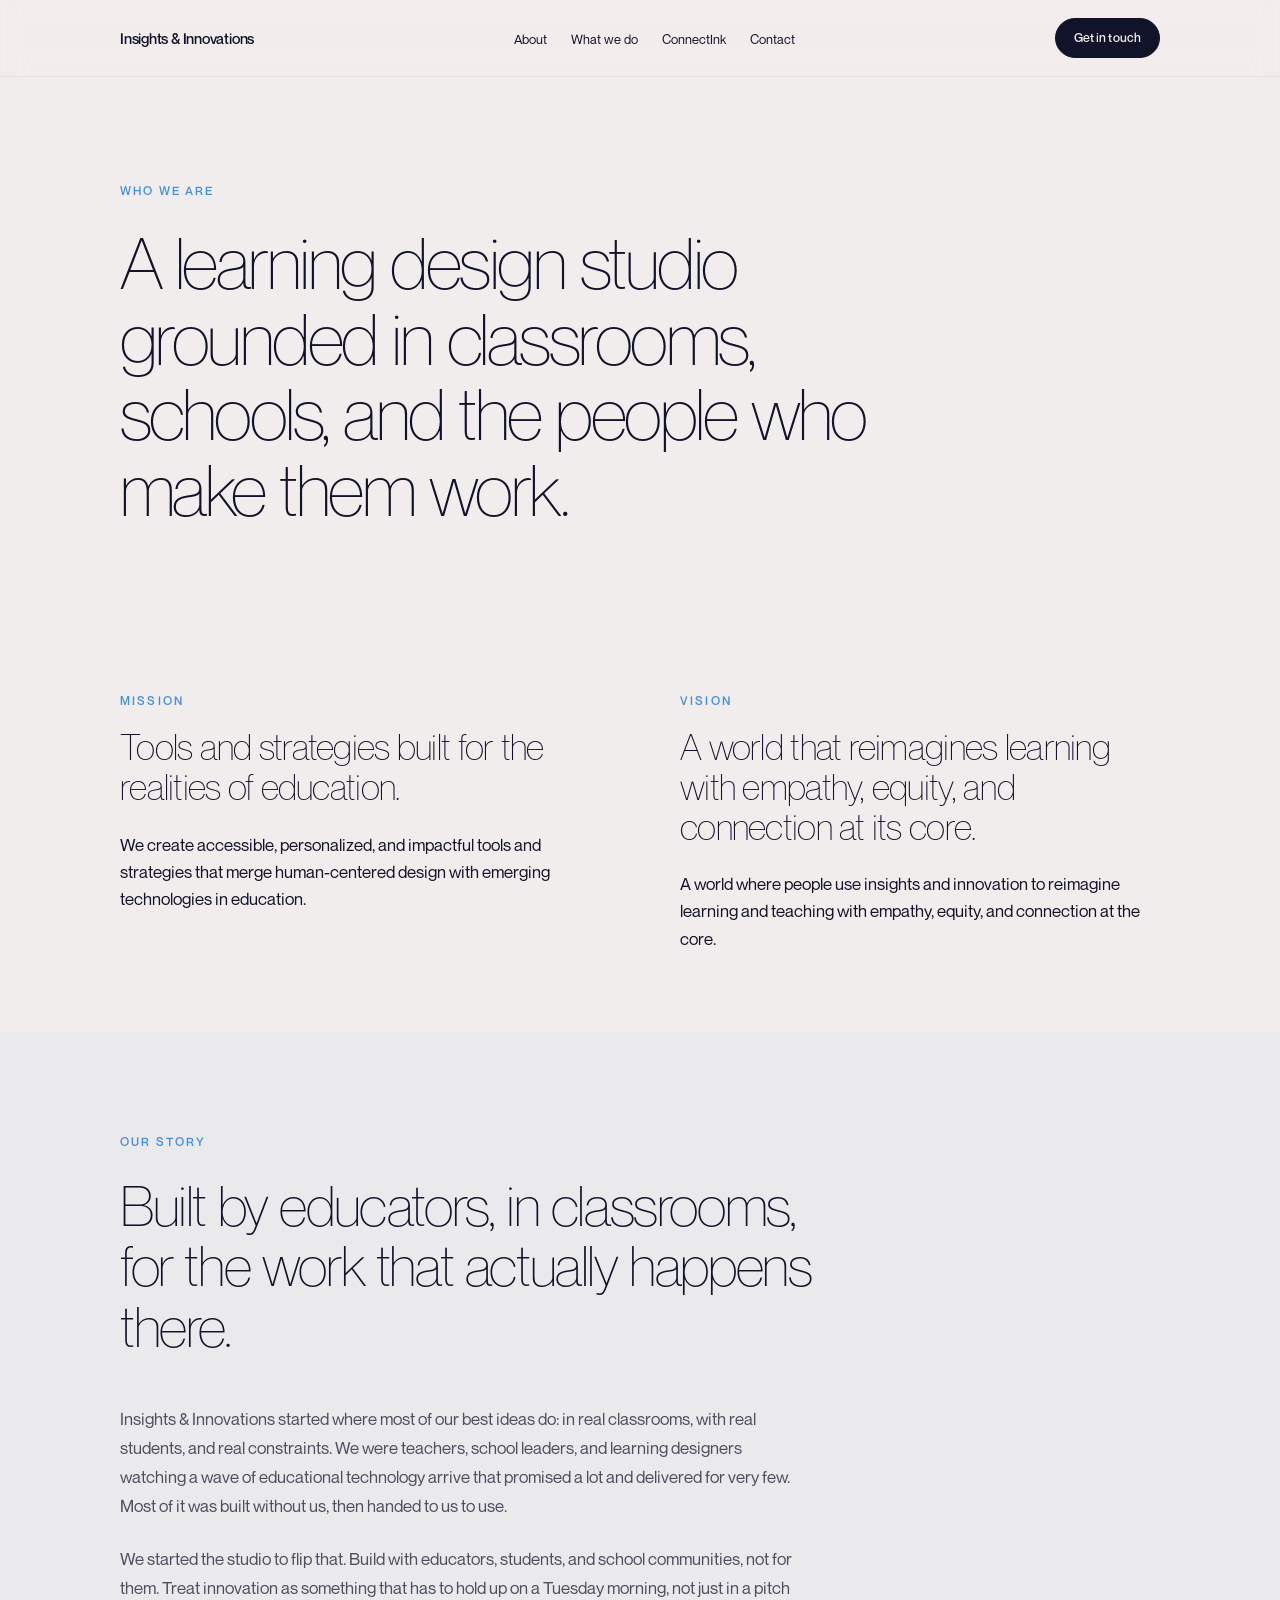
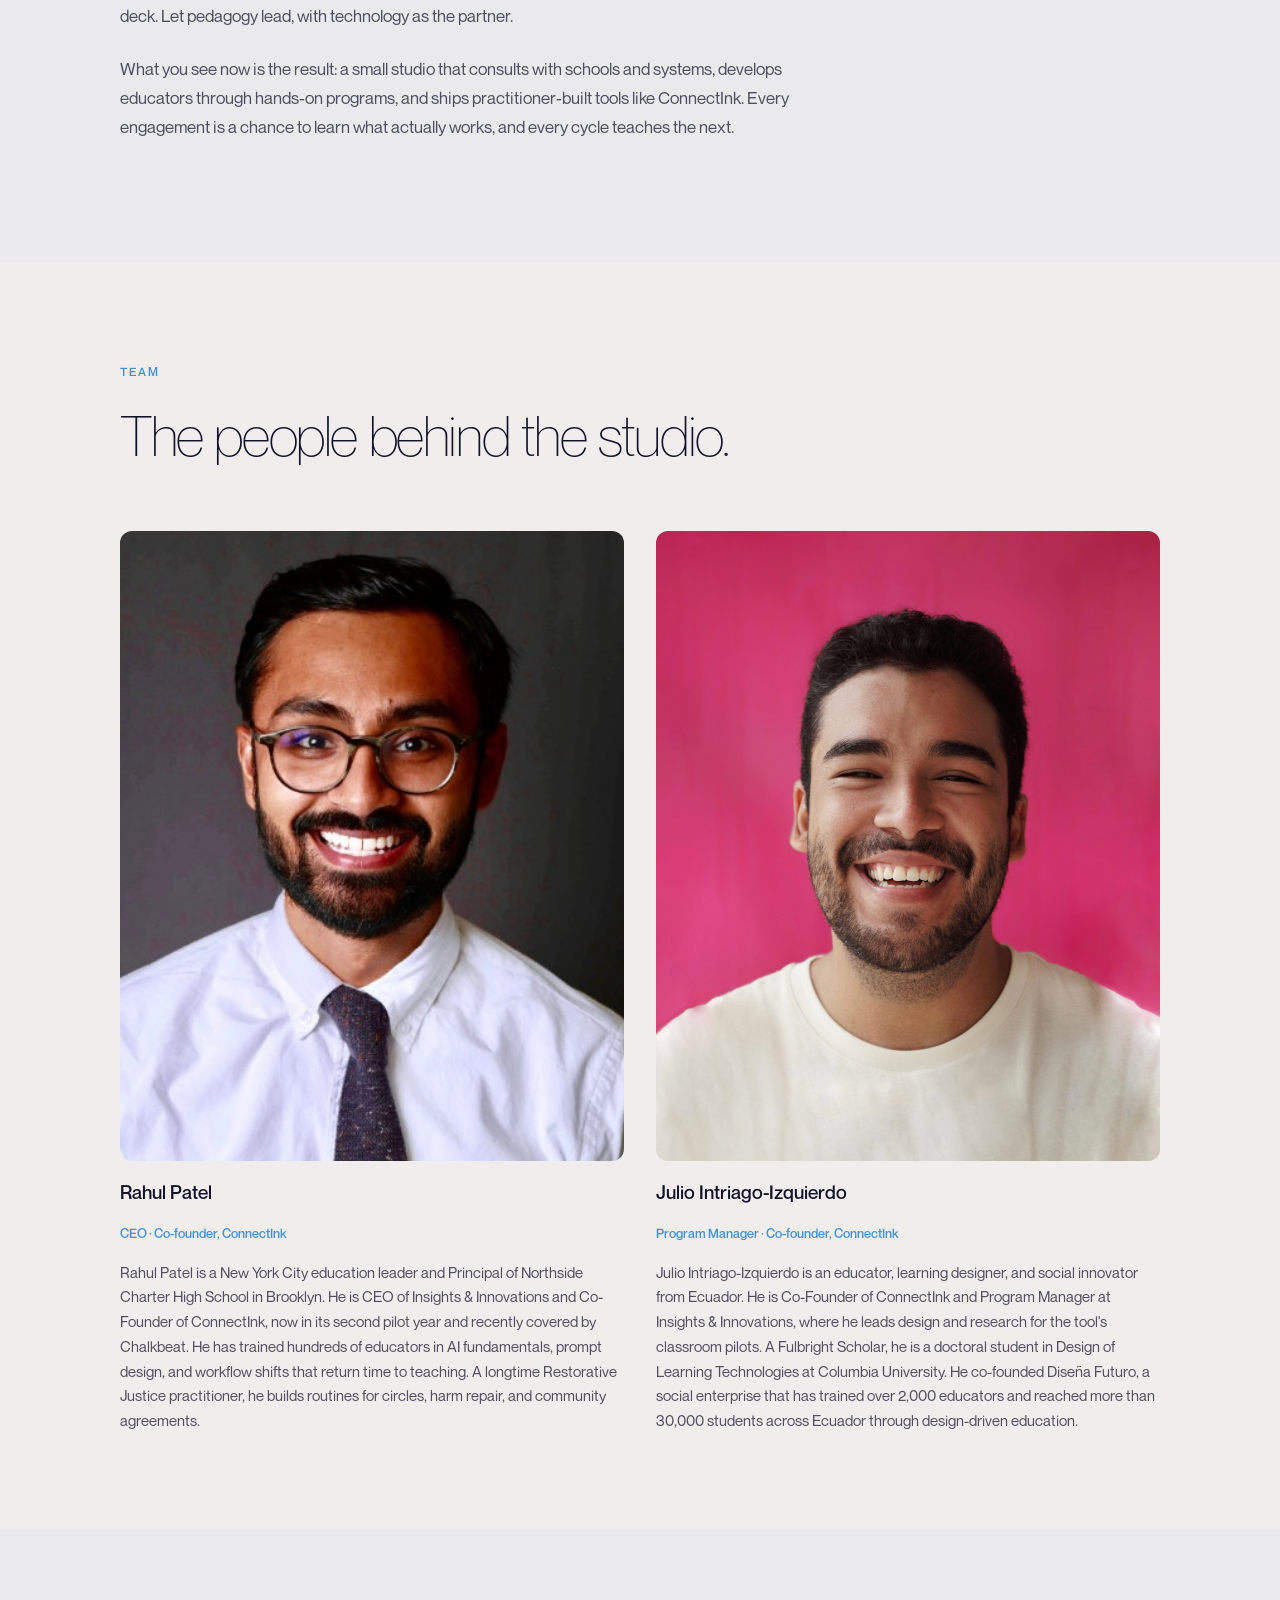
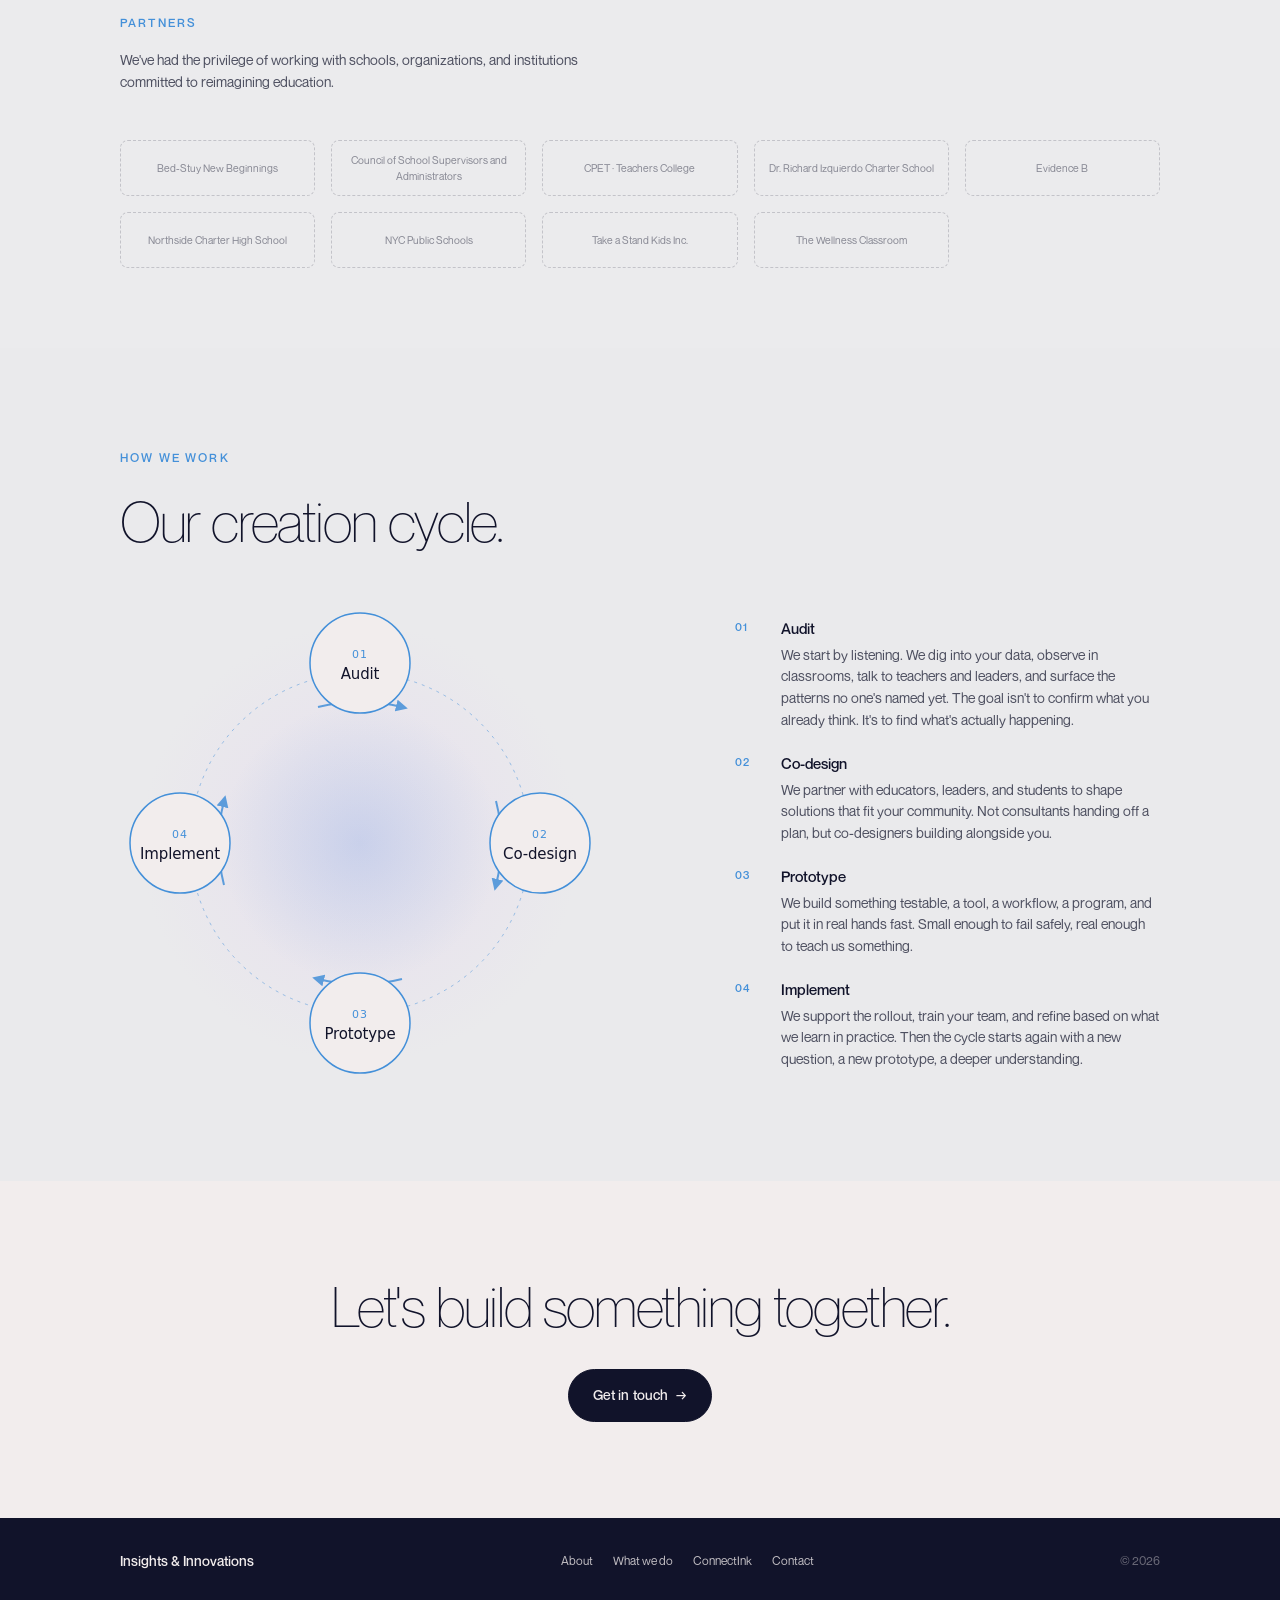
==== commit c86d6c66: "Update about.html" ====
--- a/about.html
+++ b/about.html
@@ -100,9 +100,7 @@
 
         <div class="team-grid">
           <article class="member">
-            <div class="member-photo rahul" role="img" aria-label="Portrait placeholder for Rahul Patel">
-              <span class="member-photo-label">Portrait</span>
-            </div>
+            <img src="images/rahul.jpg" alt="Portrait of Rahul Patel" class="member-photo">
             <h3 class="member-name">Rahul Patel</h3>
             <p class="member-role">CEO · Co-founder, ConnectInk</p>
             <p class="member-bio">
@@ -111,9 +109,7 @@
           </article>
 
           <article class="member">
-            <div class="member-photo julio" role="img" aria-label="Portrait placeholder for Julio Intriago-Izquierdo">
-              <span class="member-photo-label">Portrait</span>
-            </div>
+              <img src="images/julio.jpg" alt="Portrait of Julio Intriago-Izquierdo" class="member-photo">
             <h3 class="member-name">Julio Intriago-Izquierdo</h3>
             <p class="member-role">Program Manager · Co-founder, ConnectInk</p>
             <p class="member-bio">
--- a/styles.css
+++ b/styles.css
@@ -891,32 +891,12 @@
 }
 
 .member-photo {
+  width: 100%;
   aspect-ratio: 4 / 5;
+  display: block;
+  object-fit: cover;
   border-radius: var(--radius-media);
-  position: relative;
   overflow: hidden;
-  display: flex;
-  align-items: flex-end;
-  padding: 20px;
-}
-
-.member-photo.rahul {
-  background: linear-gradient(135deg, var(--lavender) 0%, var(--blue) 100%);
-}
-
-.member-photo.julio {
-  background: linear-gradient(135deg, var(--pale-blue) 0%, var(--navy) 100%);
-}
-
-.member-photo-label {
-  font-size: 10px;
-  color: var(--navy-45);
-  letter-spacing: 0.08em;
-  text-transform: uppercase;
-}
-
-.member-photo.julio .member-photo-label {
-  color: var(--cream-60);
 }
 
 .member-name {
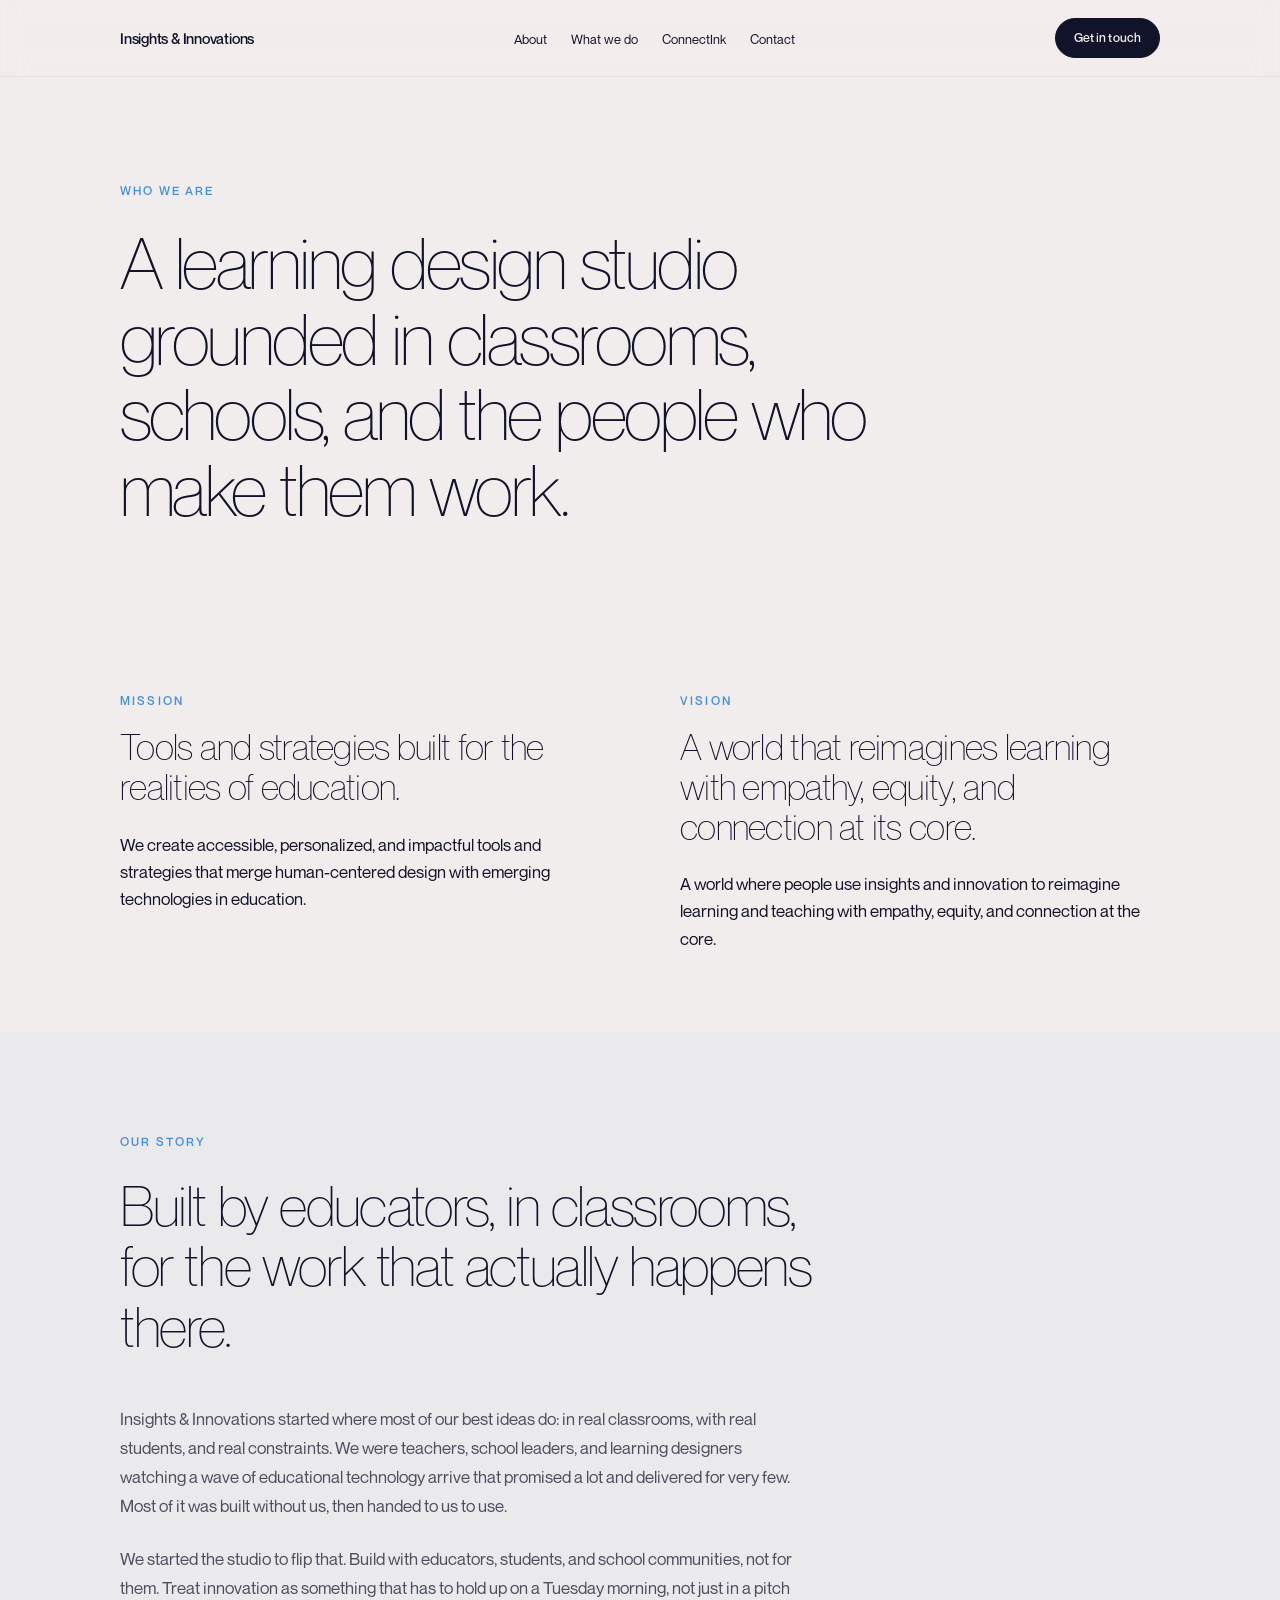
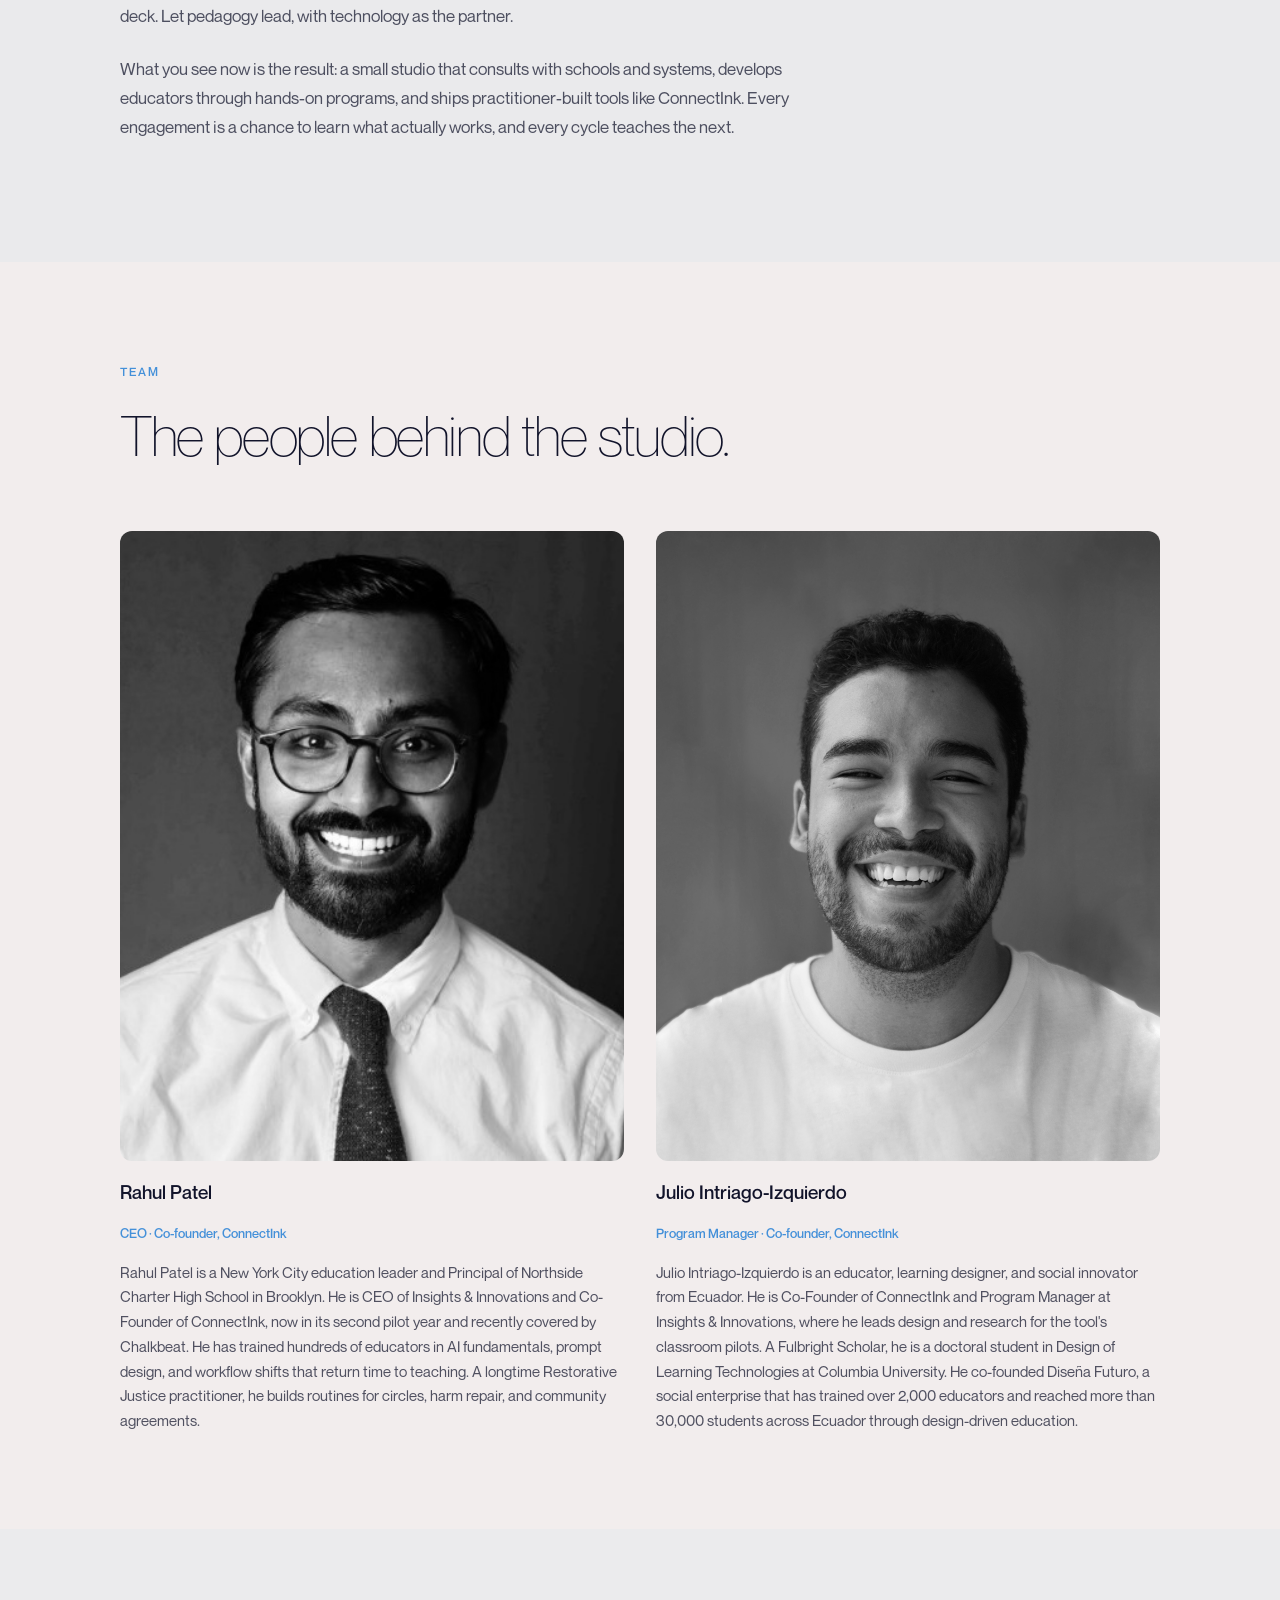
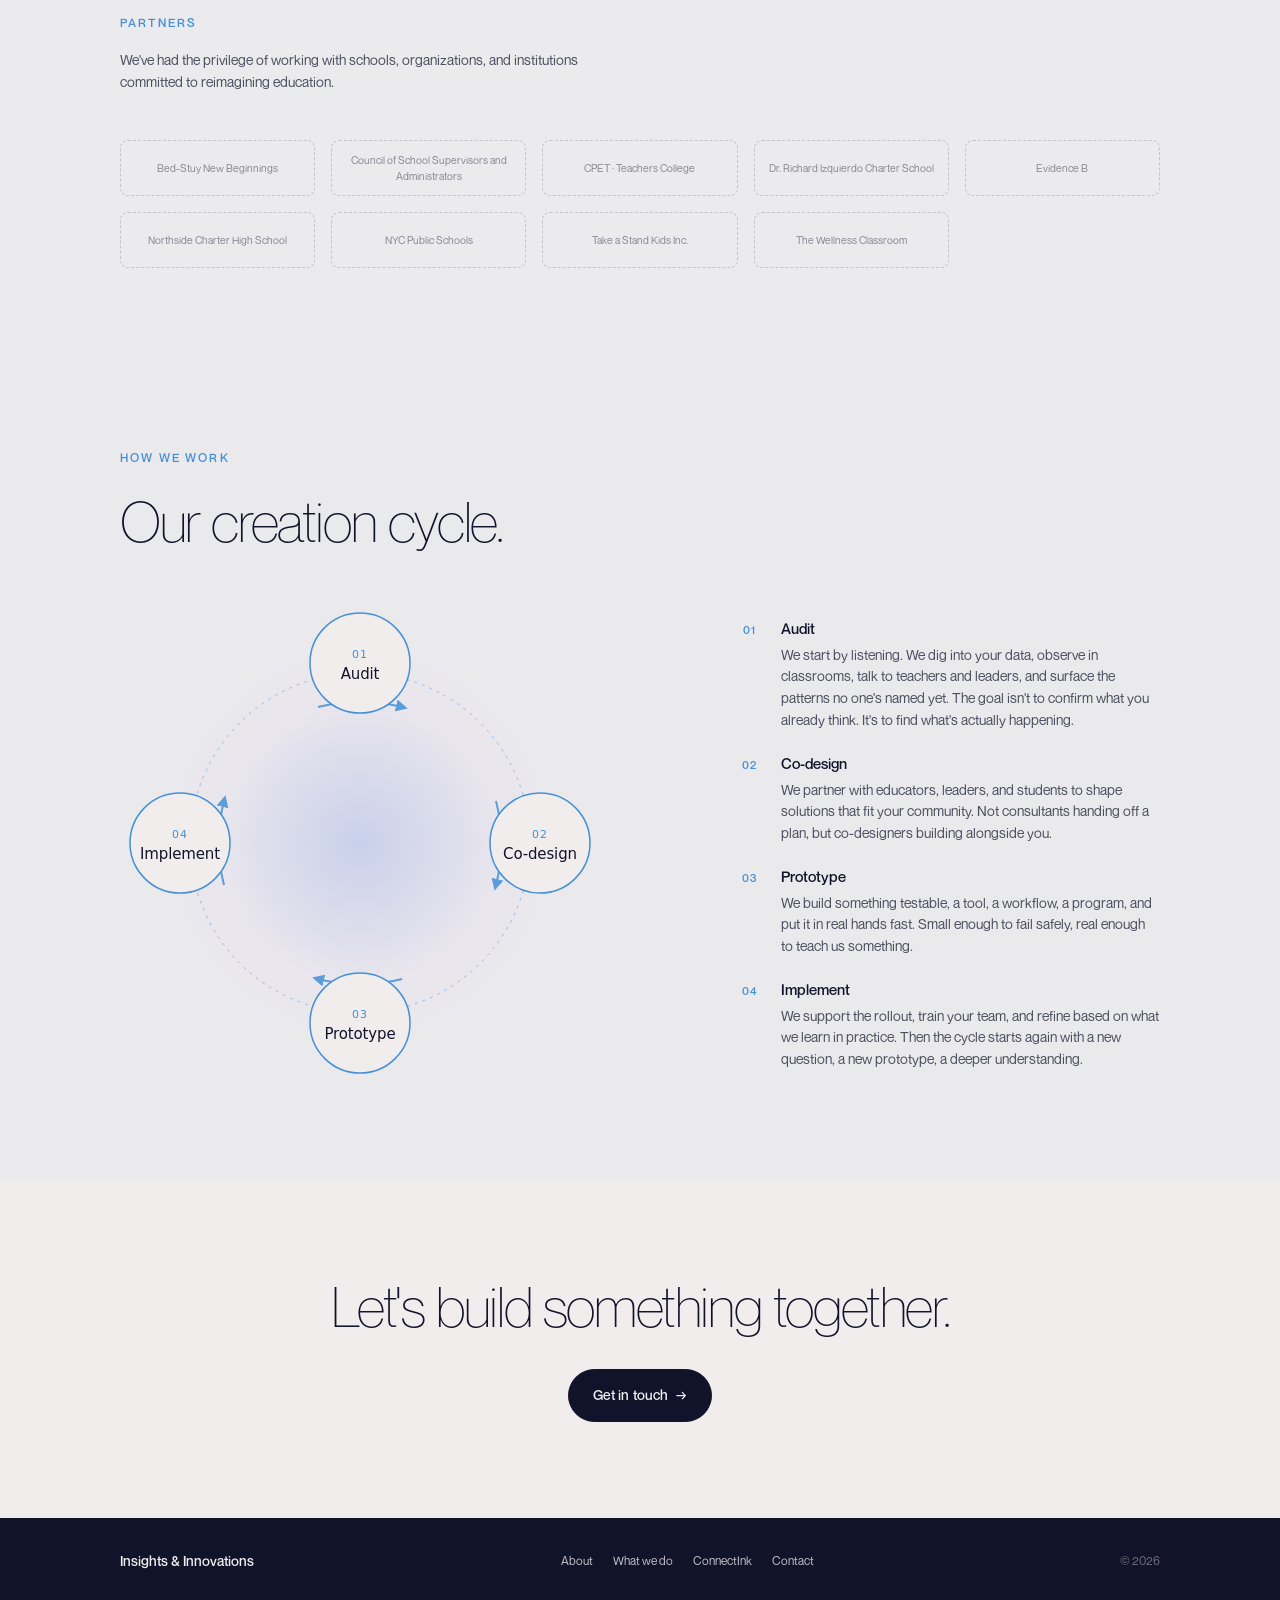
==== commit 8fc625bc: "Partner logos" ====
--- a/about.html
+++ b/about.html
@@ -100,8 +100,10 @@
 
         <div class="team-grid">
           <article class="member">
-            <img src="images/rahul.jpg" alt="Portrait of Rahul Patel" class="member-photo">
-            <h3 class="member-name">Rahul Patel</h3>
+            <a href="https://linkedin.com/in/rahul-patel-20761953" target="_blank" rel="noopener" class="member-linkedin">
+              <img src="images/rahul.jpg" alt="Portrait of Rahul Patel" class="member-photo">
+              <h3 class="member-name">Rahul Patel</h3>
+            </a>
             <p class="member-role">CEO · Co-founder, ConnectInk</p>
             <p class="member-bio">
               Rahul Patel is a New York City education leader and Principal of Northside Charter High School in Brooklyn. He is CEO of Insights &amp; Innovations and Co-Founder of ConnectInk, now in its second pilot year and recently covered by Chalkbeat. He has trained hundreds of educators in AI fundamentals, prompt design, and workflow shifts that return time to teaching. A longtime Restorative Justice practitioner, he builds routines for circles, harm repair, and community agreements.
@@ -109,8 +111,10 @@
           </article>
 
           <article class="member">
+            <a href="https://www.linkedin.com/in/julio-intriago" target="_blank" rel="noopener" class="member-linkedin">
               <img src="images/julio.jpg" alt="Portrait of Julio Intriago-Izquierdo" class="member-photo">
-            <h3 class="member-name">Julio Intriago-Izquierdo</h3>
+              <h3 class="member-name">Julio Intriago-Izquierdo</h3>
+            </a>
             <p class="member-role">Program Manager · Co-founder, ConnectInk</p>
             <p class="member-bio">
               Julio Intriago-Izquierdo is an educator, learning designer, and social innovator from Ecuador. He is Co-Founder of ConnectInk and Program Manager at Insights &amp; Innovations, where he leads design and research for the tool's classroom pilots. A Fulbright Scholar, he is a doctoral student in Design of Learning Technologies at Columbia University. He co-founded Diseña Futuro, a social enterprise that has trained over 2,000 educators and reached more than 30,000 students across Ecuador through design-driven education.
--- a/styles.css
+++ b/styles.css
@@ -634,6 +634,8 @@
   grid-template-columns: 32px 1fr;
   gap: 14px;
   align-items: start;
+  transition: opacity 0.25s ease;
+  cursor: default;
 }
 
 .step-num {
@@ -641,7 +643,14 @@
   font-weight: 500;
   color: var(--blue);
   letter-spacing: 0.1em;
-  padding-top: 2px;
+  width: 28px;
+  height: 28px;
+  display: flex;
+  align-items: center;
+  justify-content: center;
+  border-radius: 50%;
+  flex-shrink: 0;
+  transition: background 0.25s ease, color 0.25s ease;
 }
 
 .step-title {
@@ -655,6 +664,24 @@
   font-size: 14px;
   line-height: 1.55;
   color: var(--navy-72);
+  transition: color 0.25s ease;
+}
+
+.steps:hover .step {
+  opacity: 0.35;
+}
+
+.steps .step:hover {
+  opacity: 1;
+}
+
+.step:hover .step-num {
+  background: var(--blue);
+  color: #fff;
+}
+
+.step:hover .step-body {
+  color: var(--navy);
 }
 
 /* -- Services -- */
@@ -895,14 +922,36 @@
   aspect-ratio: 4 / 5;
   display: block;
   object-fit: cover;
+  object-position: top center;
   border-radius: var(--radius-media);
   overflow: hidden;
+  filter: grayscale(100%);
+}
+
+.member-linkedin {
+  display: flex;
+  flex-direction: column;
+  gap: 16px;
+  text-decoration: none;
+}
+
+.member-linkedin .member-photo {
+  transition: opacity 0.2s ease;
+}
+
+.member-linkedin:hover .member-photo {
+  opacity: 0.8;
 }
 
 .member-name {
   font-size: 19px;
   font-weight: 500;
   color: var(--navy);
+  transition: color 0.2s ease;
+}
+
+.member-linkedin:hover .member-name {
+  color: var(--blue);
 }
 
 .member-role {
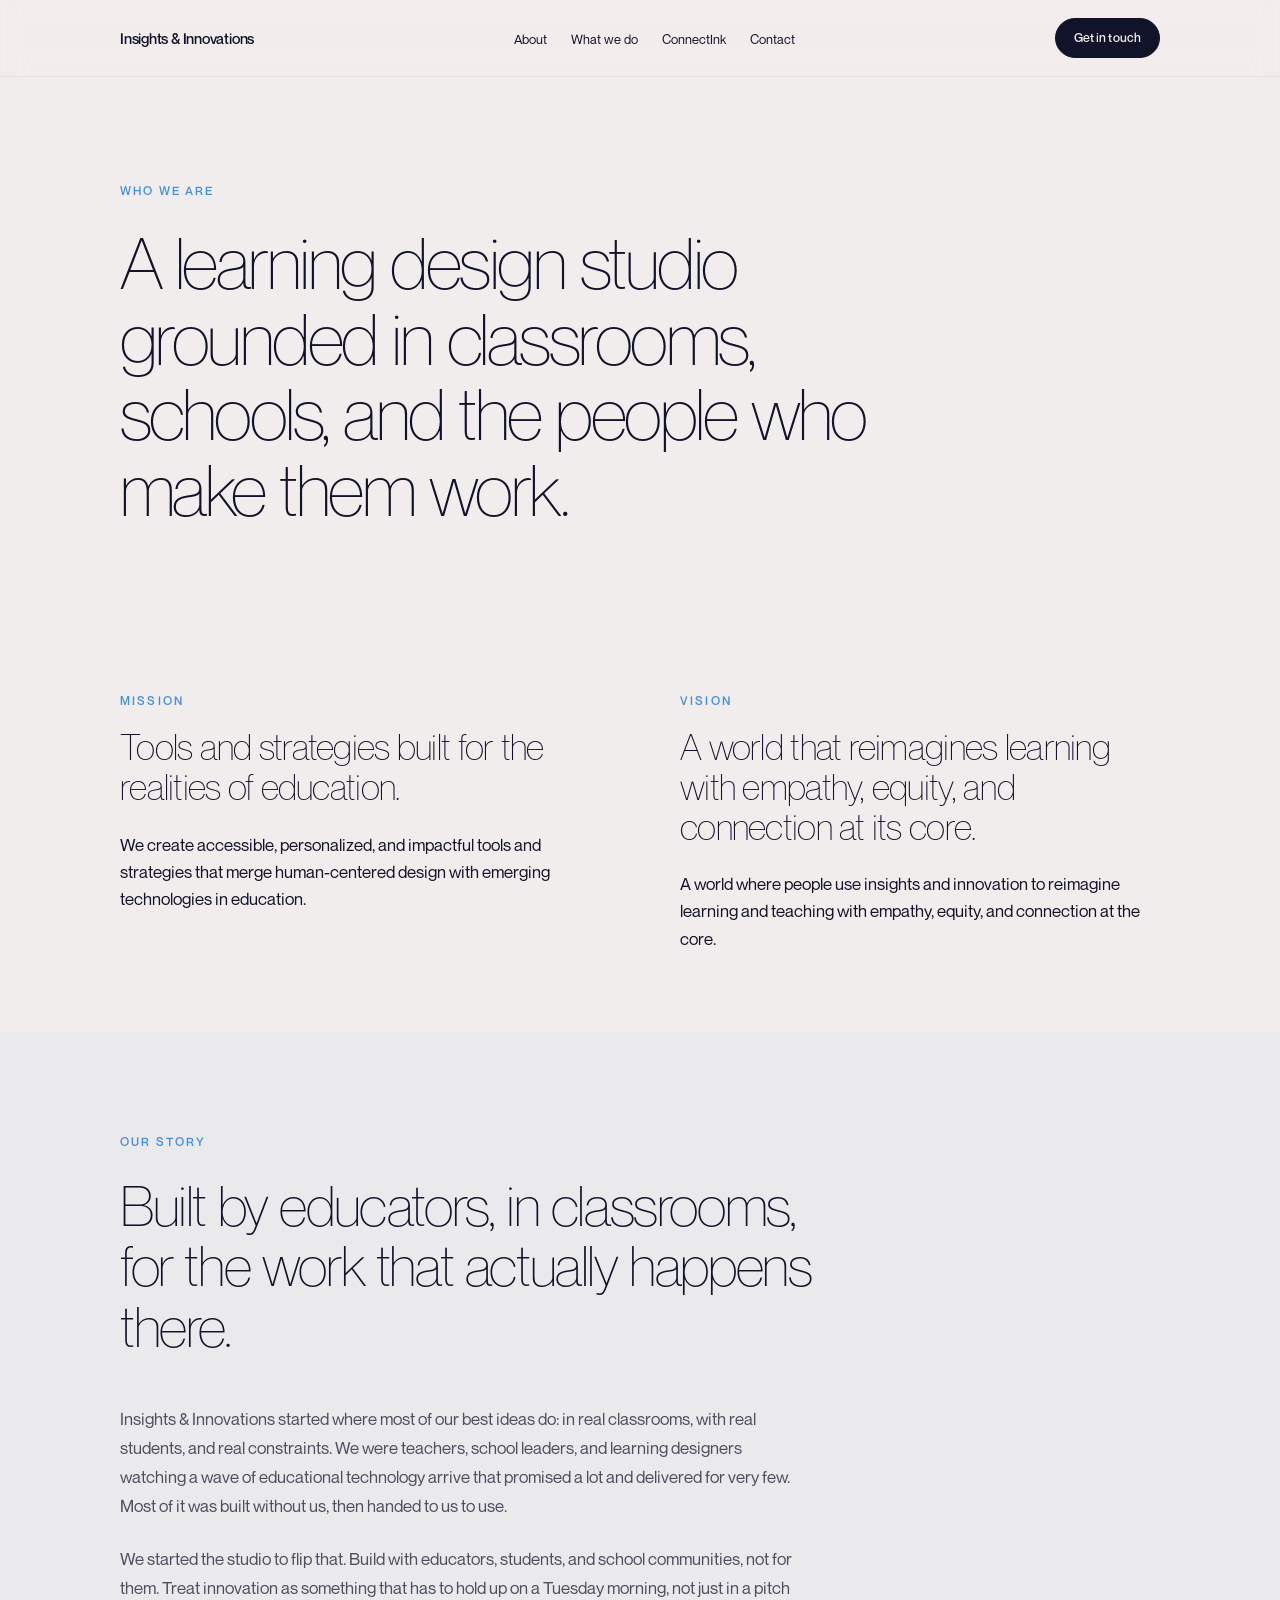
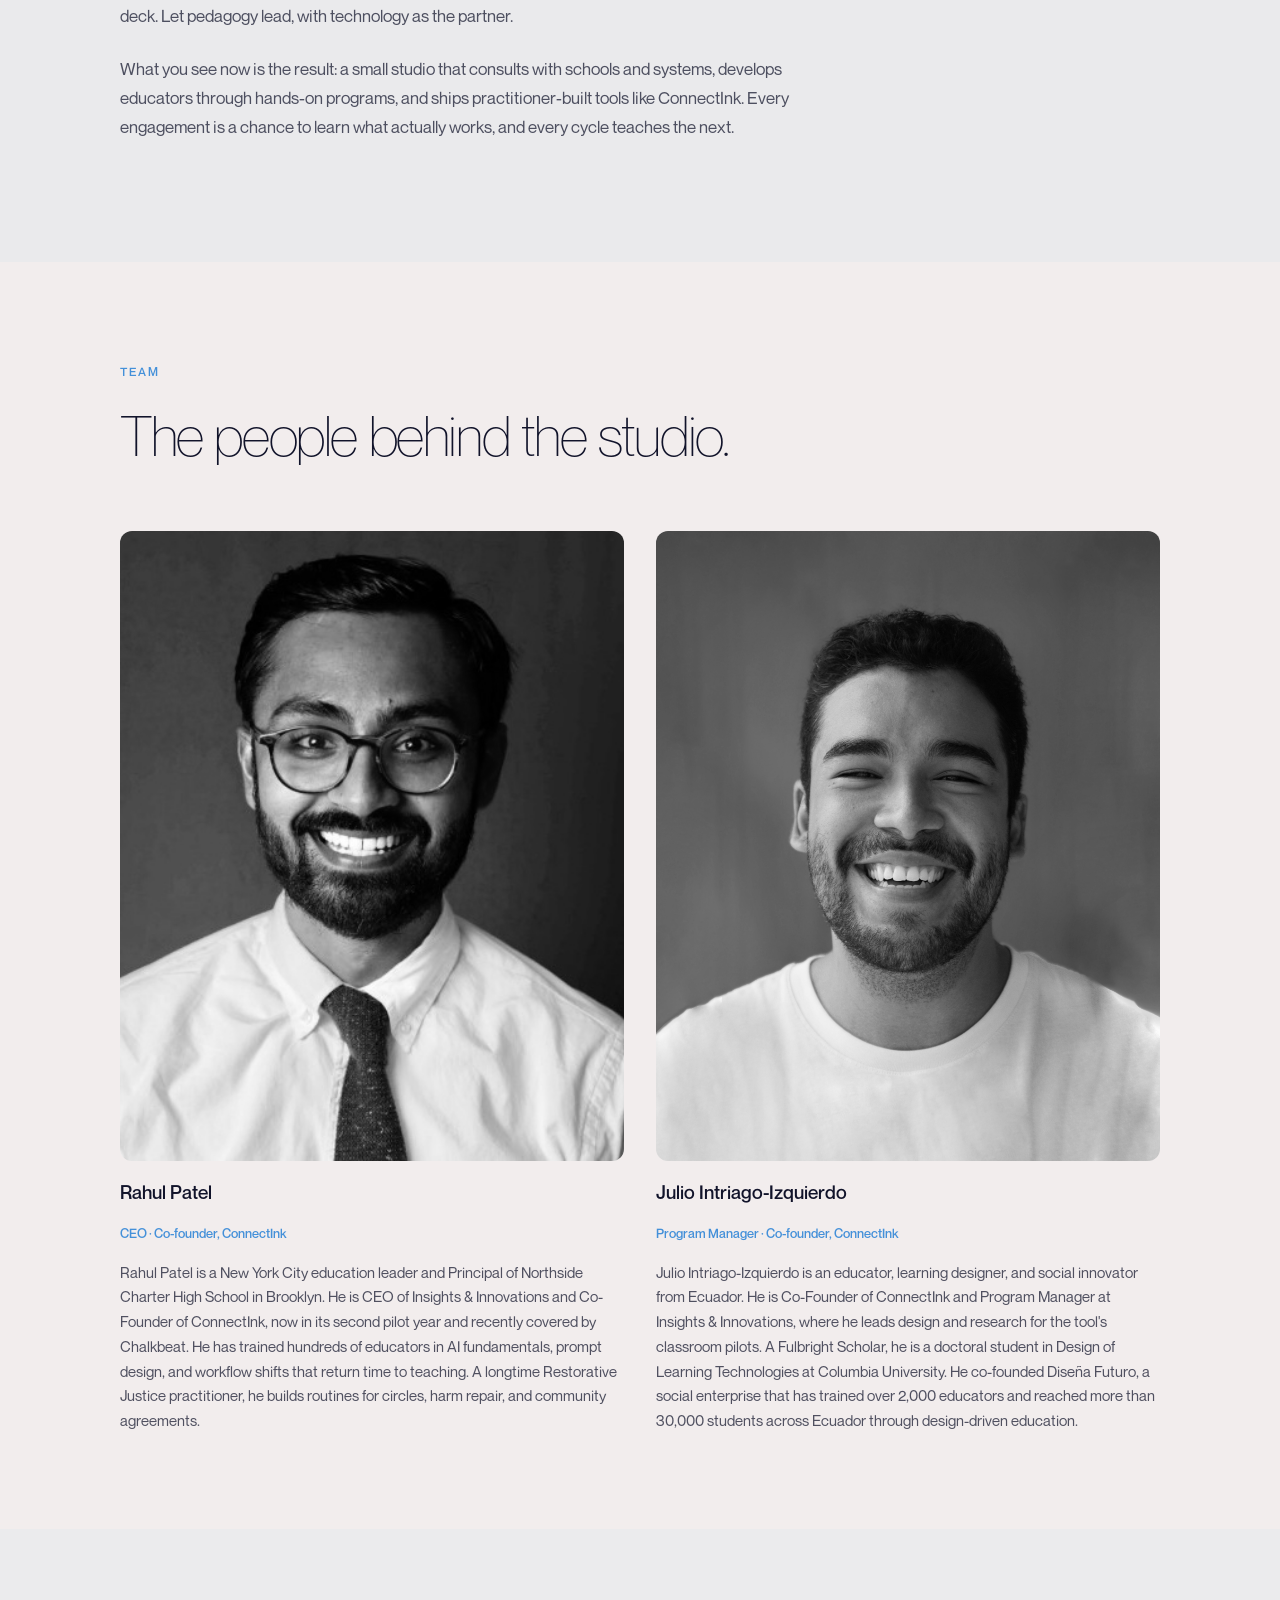
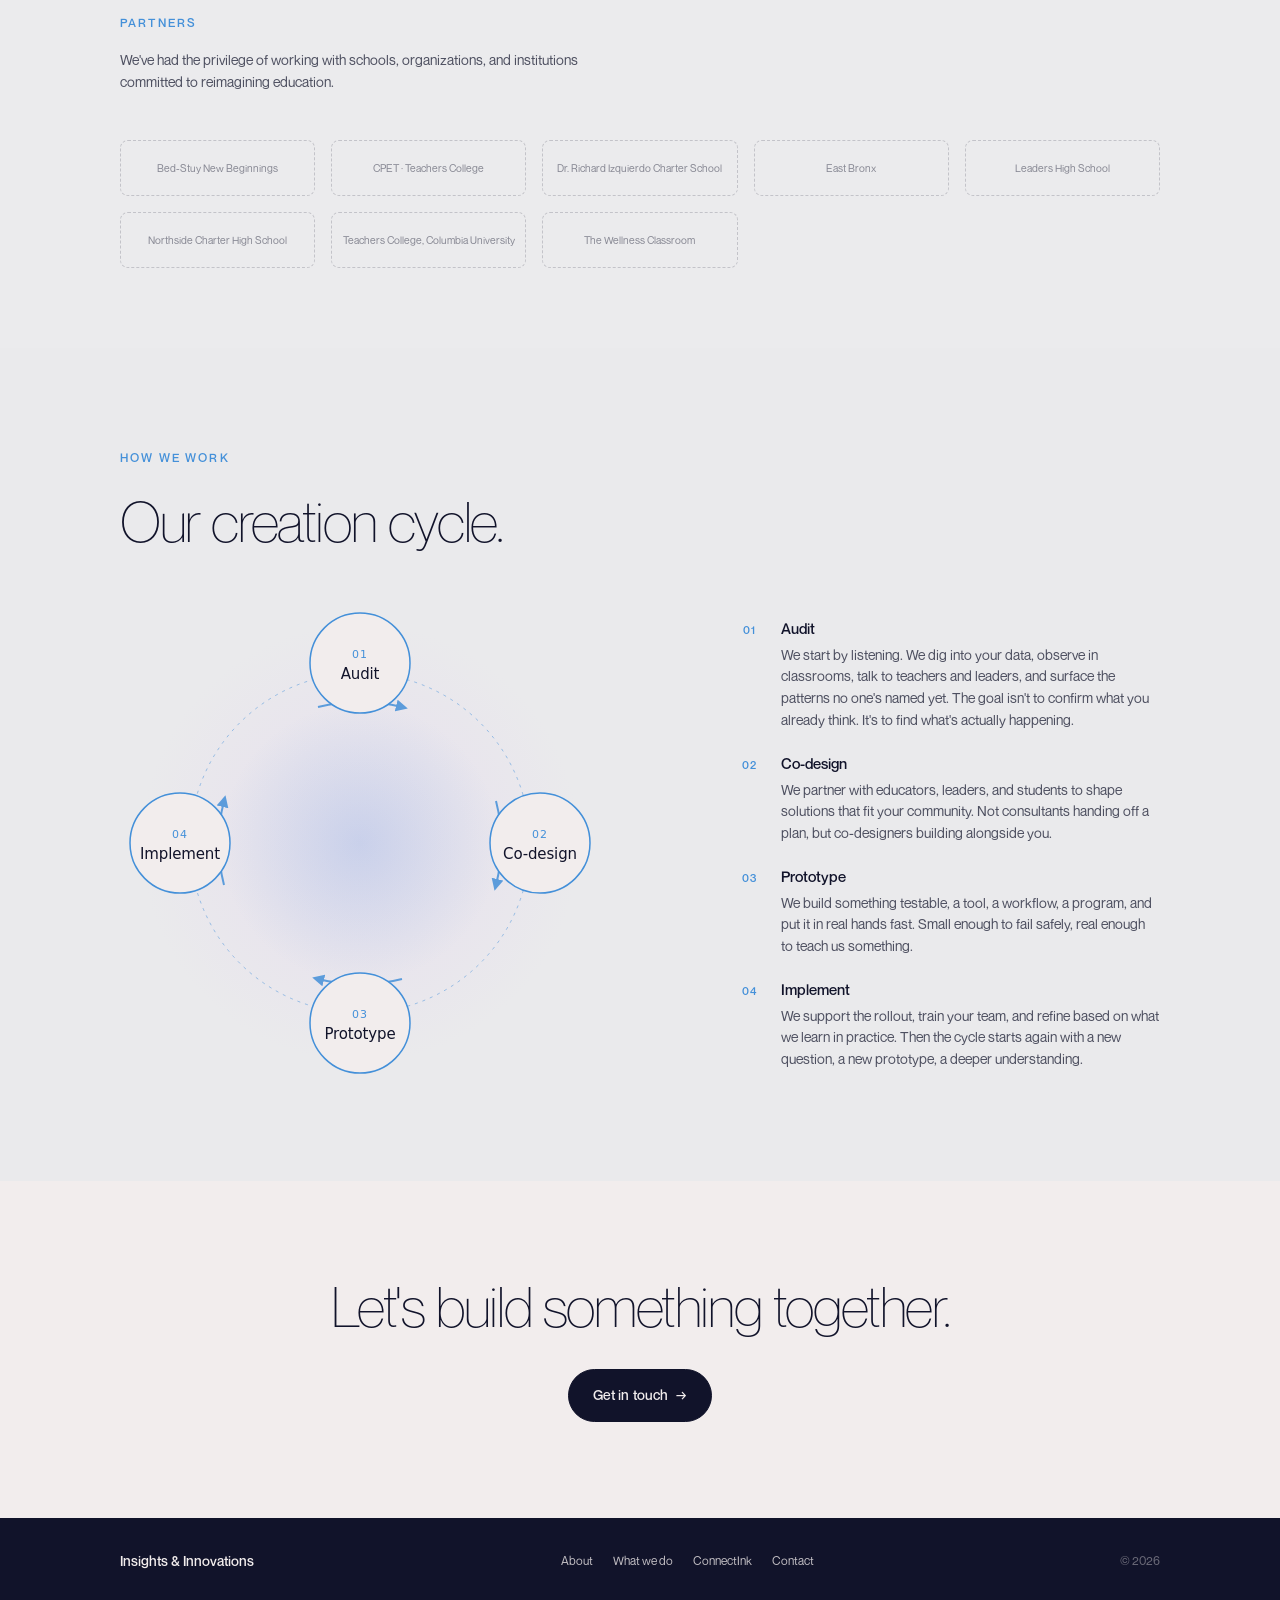
==== commit 3048c5ea: "names changes" ====
--- a/about.html
+++ b/about.html
@@ -135,13 +135,12 @@
 
         <div class="partners-grid">
           <div class="partner">Bed-Stuy New Beginnings</div>
-          <div class="partner">Council of School Supervisors and Administrators</div>
           <div class="partner">CPET · Teachers College</div>
           <div class="partner">Dr. Richard Izquierdo Charter School</div>
-          <div class="partner">Evidence B</div>
+          <div class="partner">East Bronx</div>
+          <div class="partner">Leaders High School</div>
           <div class="partner">Northside Charter High School</div>
-          <div class="partner">NYC Public Schools</div>
-          <div class="partner">Take a Stand Kids Inc.</div>
+          <div class="partner">Teachers College, Columbia University</div>
           <div class="partner">The Wellness Classroom</div>
         </div>
       </div>
--- a/styles.css
+++ b/styles.css
@@ -786,6 +786,63 @@
   opacity: 0.65;
 }
 
+/* -- Testimonials -- */
+.testimonials {
+  background: var(--navy);
+  padding: var(--space-10) 0;
+}
+
+.testimonials h2 {
+  color: var(--cream);
+  margin-bottom: var(--space-7);
+}
+
+.testimonials-grid {
+  display: grid;
+  grid-template-columns: 1fr 1fr;
+  gap: var(--space-5);
+}
+
+.testimonial {
+  background: var(--cream-15);
+  border-radius: var(--radius-card);
+  padding: var(--space-6);
+  margin: 0;
+  display: flex;
+  flex-direction: column;
+  gap: var(--space-5);
+}
+
+.testimonial blockquote {
+  margin: 0;
+  flex: 1;
+}
+
+.testimonial blockquote p {
+  font-size: var(--size-body-lg);
+  line-height: 1.65;
+  color: var(--cream);
+  font-style: italic;
+  margin: 0;
+}
+
+.testimonial figcaption {
+  display: flex;
+  flex-direction: column;
+  gap: 4px;
+}
+
+.testimonial-name {
+  font-size: var(--size-body);
+  font-weight: 500;
+  color: var(--cream);
+}
+
+.testimonial-role {
+  font-size: var(--size-small);
+  color: var(--cream-60);
+}
+
 /* -- ConnectInk (dark section) -- */
 .connectink {
   position: relative;
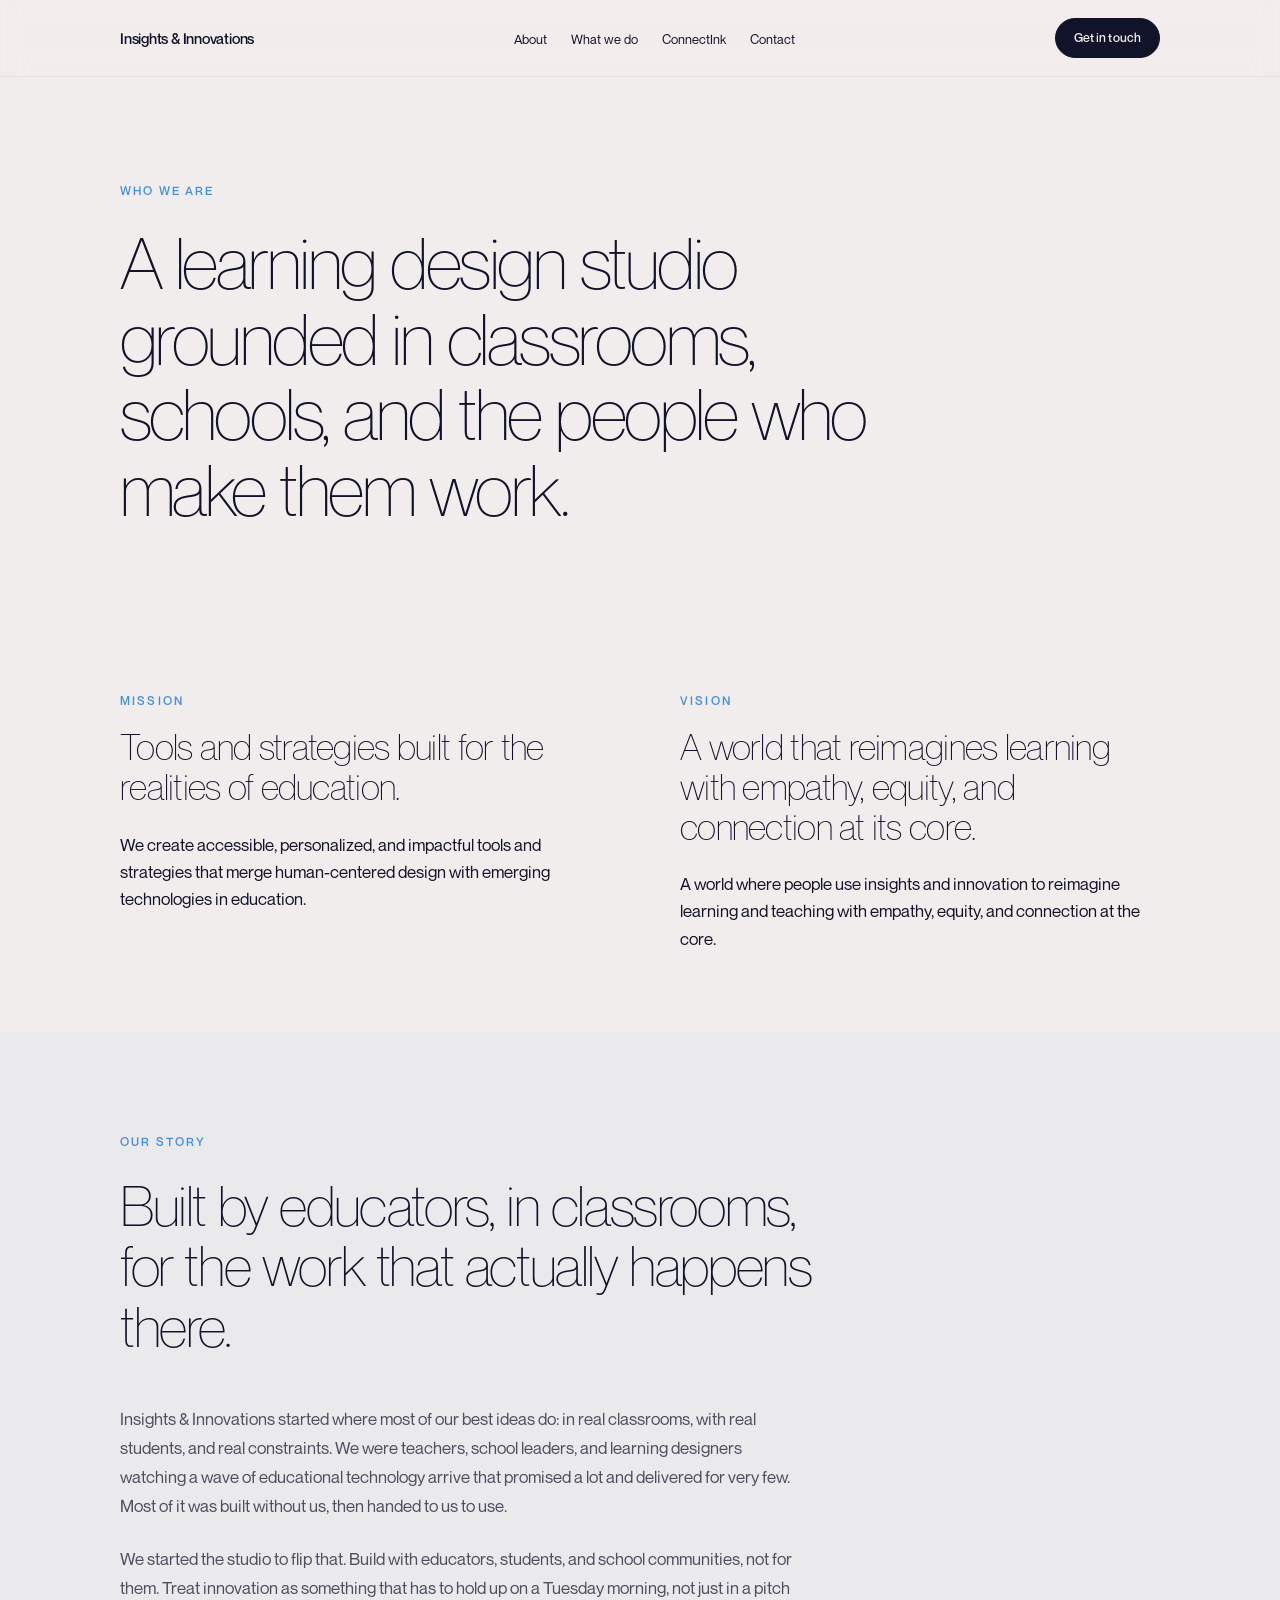
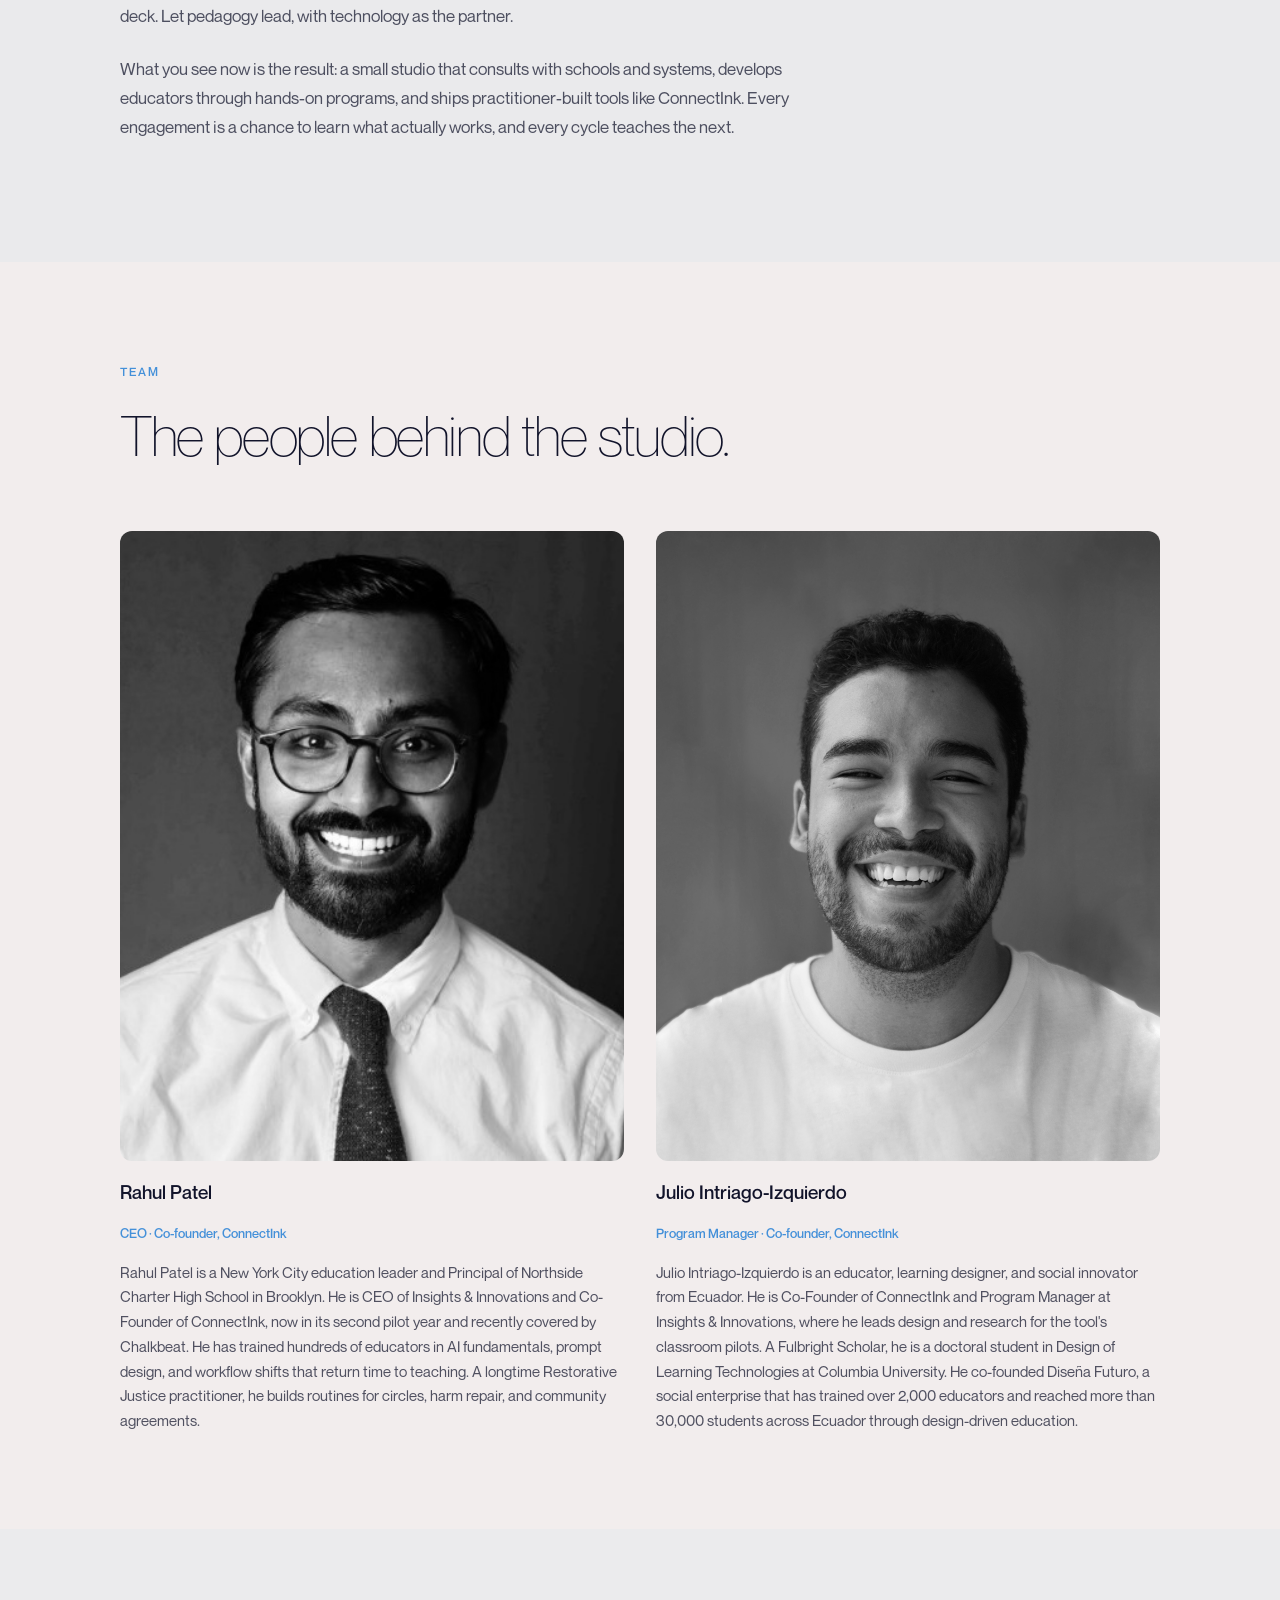
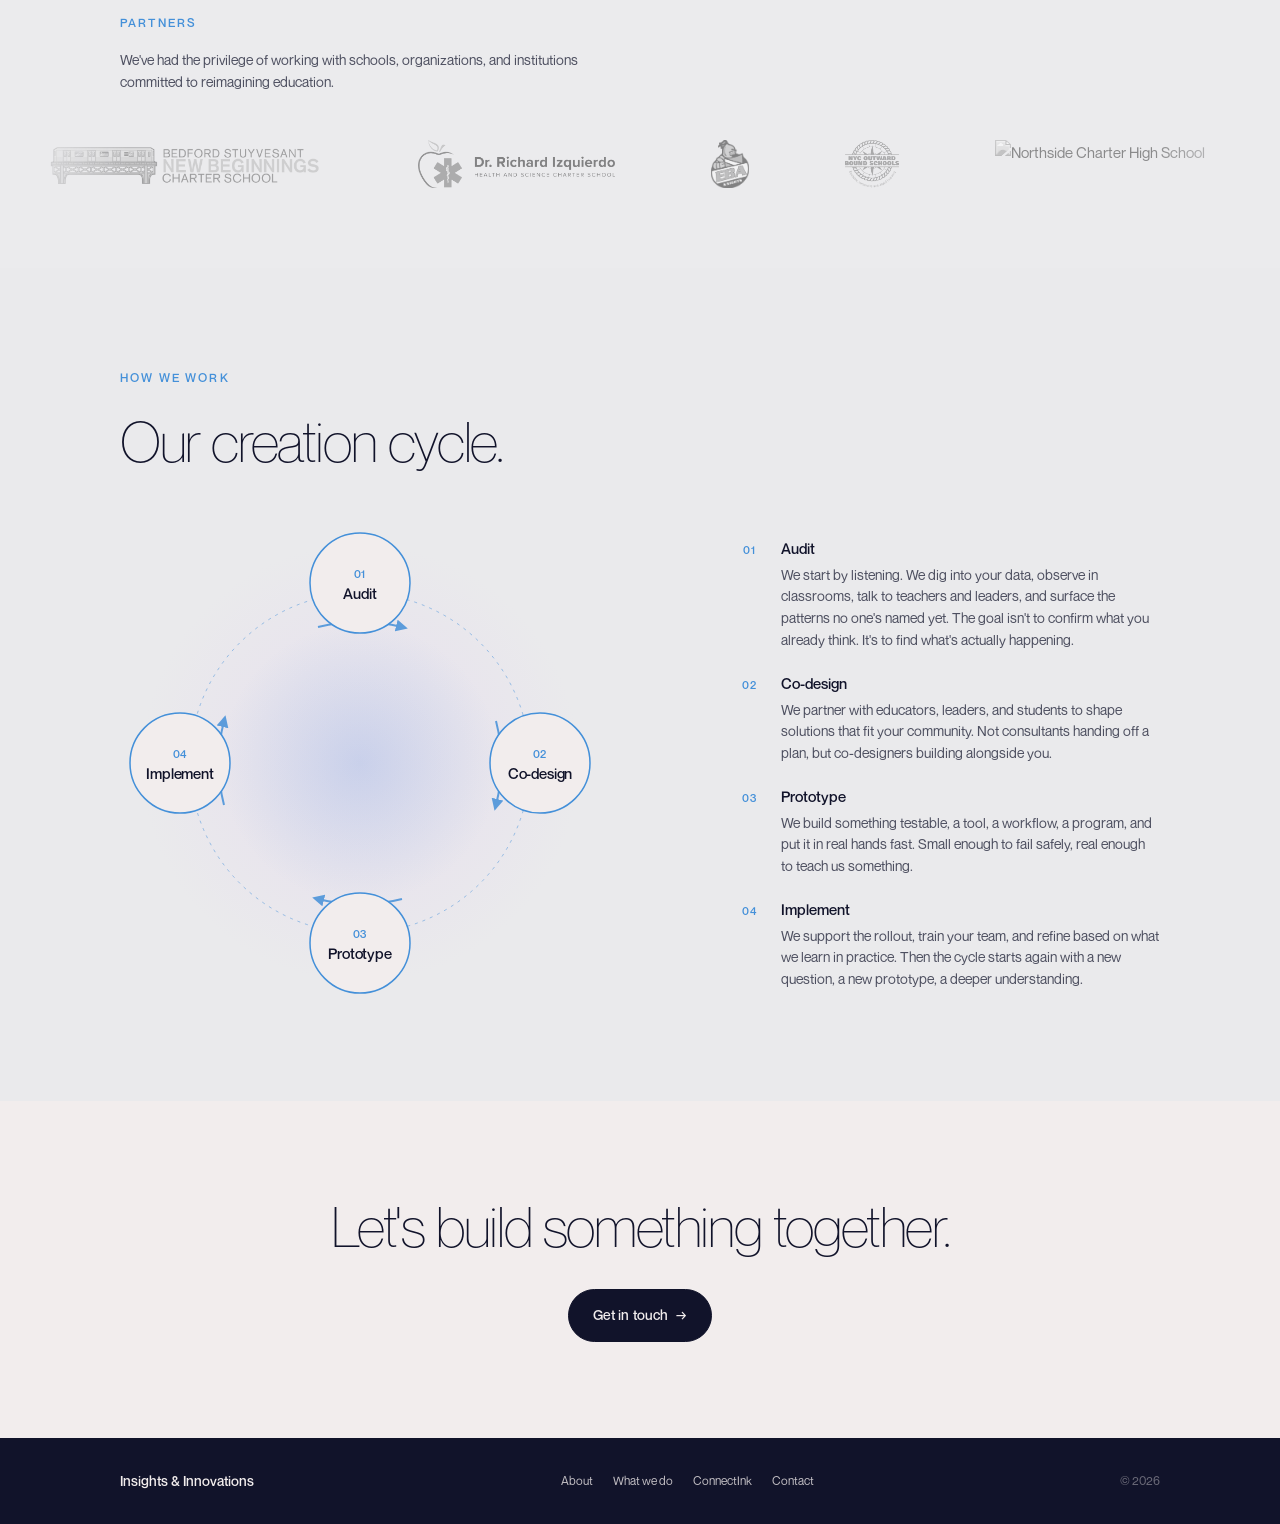
==== commit 7a6ba34a: "logo changes" ====
--- a/about.html
+++ b/about.html
@@ -128,20 +128,63 @@
     <section id="partners" class="partners" aria-labelledby="partners-title">
       <div class="container">
         <div class="eyebrow">Partners</div>
-        <h2 id="partners-title" class="sr-only">Partners</h2>
         <p class="partners-intro">
           We've had the privilege of working with schools, organizations, and institutions committed to reimagining education.
         </p>
-
-        <div class="partners-grid">
-          <div class="partner">Bed-Stuy New Beginnings</div>
-          <div class="partner">CPET · Teachers College</div>
-          <div class="partner">Dr. Richard Izquierdo Charter School</div>
-          <div class="partner">East Bronx</div>
-          <div class="partner">Leaders High School</div>
-          <div class="partner">Northside Charter High School</div>
-          <div class="partner">Teachers College, Columbia University</div>
-          <div class="partner">The Wellness Classroom</div>
+      </div>
+
+      <div class="partners-carousel">
+        <div class="partners-track">
+          <!-- Set 1 -->
+          <a href="https://www.bsnbcs.org/" target="_blank" rel="noopener" class="partner-item">
+            <img src="images/logo-bedstuy.png" alt="Bed-Stuy New Beginnings">
+          </a>
+          <a href="https://www.drizquierdocharterschools.org/" target="_blank" rel="noopener" class="partner-item">
+            <img src="images/logo-izquierdo.webp" alt="Dr. Richard Izquierdo Charter School">
+          </a>
+          <a href="https://sites.google.com/eastbronxacademy.org/east-bronx-academy-website/home" target="_blank" rel="noopener" class="partner-item">
+            <img src="images/logo-east-bronx.png" alt="East Bronx Academy">
+          </a>
+          <a href="https://www.nycoutwardbound.org/our-schools/leaders/home/" target="_blank" rel="noopener" class="partner-item">
+            <img src="images/logo-leaders.png" alt="Leaders High School">
+          </a>
+          <a href="https://northsidechs.org/" target="_blank" rel="noopener" class="partner-item">
+            <img src="images/logo-northside.png" alt="Northside Charter High School">
+          </a>
+          <a href="https://www.tc.columbia.edu" target="_blank" rel="noopener" class="partner-item">
+            <img src="images/logo-teachers-college.png" alt="Teachers College, Columbia University">
+          </a>
+          <a href="https://cpet.tc.columbia.edu/" target="_blank" rel="noopener" class="partner-item">
+            <img src="images/logo-cpet.png" alt="CPET at Teachers College">
+          </a>
+          <a href="https://www.wellnessclassroom.org/" target="_blank" rel="noopener" class="partner-item">
+            <img src="images/logo-wellness.webp" alt="The Wellness Classroom">
+          </a>
+          <!-- Set 2 (duplicate for seamless loop) -->
+          <a href="https://www.bsnbcs.org/" target="_blank" rel="noopener" class="partner-item" aria-hidden="true" tabindex="-1">
+            <img src="images/logo-bedstuy.png" alt="">
+          </a>
+          <a href="https://www.drizquierdocharterschools.org/" target="_blank" rel="noopener" class="partner-item" aria-hidden="true" tabindex="-1">
+            <img src="images/logo-izquierdo.webp" alt="">
+          </a>
+          <a href="https://sites.google.com/eastbronxacademy.org/east-bronx-academy-website/home" target="_blank" rel="noopener" class="partner-item" aria-hidden="true" tabindex="-1">
+            <img src="images/logo-east-bronx.png" alt="">
+          </a>
+          <a href="https://www.nycoutwardbound.org/our-schools/leaders/home/" target="_blank" rel="noopener" class="partner-item" aria-hidden="true" tabindex="-1">
+            <img src="images/logo-leaders.png" alt="">
+          </a>
+          <a href="https://northsidechs.org/" target="_blank" rel="noopener" class="partner-item" aria-hidden="true" tabindex="-1">
+            <img src="images/logo-northside.png" alt="">
+          </a>
+          <a href="https://www.tc.columbia.edu" target="_blank" rel="noopener" class="partner-item" aria-hidden="true" tabindex="-1">
+            <img src="images/logo-teachers-college.png" alt="">
+          </a>
+          <a href="https://cpet.tc.columbia.edu/" target="_blank" rel="noopener" class="partner-item" aria-hidden="true" tabindex="-1">
+            <img src="images/logo-cpet.png" alt="">
+          </a>
+          <a href="https://www.wellnessclassroom.org/" target="_blank" rel="noopener" class="partner-item" aria-hidden="true" tabindex="-1">
+            <img src="images/logo-wellness.webp" alt="">
+          </a>
         </div>
       </div>
     </section>
@@ -153,7 +196,48 @@
         <h2>Our creation cycle.</h2>
 
         <div class="how-grid">
-          <img src="images/cycle-diagram.svg" alt="A cyclical process diagram showing four stages: Audit, Co-design, Prototype, and Implement, connected by arrows that loop continuously." class="cycle-img">
+          <svg xmlns="http://www.w3.org/2000/svg" viewBox="0 0 480 480" class="cycle-img" aria-hidden="true">
+            <defs>
+              <radialGradient id="cyc-bg2" cx="50%" cy="50%" r="50%">
+                <stop offset="0%" stop-color="#DBBCF5" stop-opacity="0.25"/>
+                <stop offset="100%" stop-color="#DBBCF5" stop-opacity="0"/>
+              </radialGradient>
+              <radialGradient id="cyc-accent2" cx="50%" cy="50%" r="50%">
+                <stop offset="0%" stop-color="#4490D9" stop-opacity="0.18"/>
+                <stop offset="100%" stop-color="#4490D9" stop-opacity="0"/>
+              </radialGradient>
+              <marker id="arrow2" viewBox="0 0 10 10" refX="5" refY="5" markerWidth="6" markerHeight="6" orient="auto">
+                <path d="M 0 0 L 10 5 L 0 10 z" fill="#4490D9"/>
+              </marker>
+            </defs>
+            <circle cx="240" cy="240" r="220" fill="url(#cyc-bg2)"/>
+            <circle cx="240" cy="240" r="140" fill="url(#cyc-accent2)"/>
+            <circle cx="240" cy="240" r="170" fill="none" stroke="#4490D9" stroke-width="1" stroke-dasharray="3 5" opacity="0.5"/>
+            <path d="M 376 198 A 170 170 0 0 1 376 282" stroke="#4490D9" stroke-width="2" fill="none" marker-end="url(#arrow2)" opacity="0.85"/>
+            <path d="M 282 376 A 170 170 0 0 1 198 376" stroke="#4490D9" stroke-width="2" fill="none" marker-end="url(#arrow2)" opacity="0.85"/>
+            <path d="M 104 282 A 170 170 0 0 1 104 198" stroke="#4490D9" stroke-width="2" fill="none" marker-end="url(#arrow2)" opacity="0.85"/>
+            <path d="M 198 104 A 170 170 0 0 1 282 104" stroke="#4490D9" stroke-width="2" fill="none" marker-end="url(#arrow2)" opacity="0.85"/>
+            <g class="cycle-node" data-step="1" tabindex="0" role="button" aria-label="Step 1: Audit">
+              <circle cx="240" cy="60" r="50" class="node-circle" fill="#F2EDED" stroke="#4490D9" stroke-width="1.5"/>
+              <text x="240" y="55" text-anchor="middle" font-family="Neue Montreal, system-ui, sans-serif" font-size="11" class="node-label" fill="#4490D9" font-weight="500" letter-spacing="0.08em">01</text>
+              <text x="240" y="76" text-anchor="middle" font-family="Neue Montreal, system-ui, sans-serif" font-size="15" class="node-name" fill="#11132A" font-weight="500" letter-spacing="-0.01em">Audit</text>
+            </g>
+            <g class="cycle-node" data-step="2" tabindex="0" role="button" aria-label="Step 2: Co-design">
+              <circle cx="420" cy="240" r="50" class="node-circle" fill="#F2EDED" stroke="#4490D9" stroke-width="1.5"/>
+              <text x="420" y="235" text-anchor="middle" font-family="Neue Montreal, system-ui, sans-serif" font-size="11" class="node-label" fill="#4490D9" font-weight="500" letter-spacing="0.08em">02</text>
+              <text x="420" y="256" text-anchor="middle" font-family="Neue Montreal, system-ui, sans-serif" font-size="15" class="node-name" fill="#11132A" font-weight="500" letter-spacing="-0.01em">Co-design</text>
+            </g>
+            <g class="cycle-node" data-step="3" tabindex="0" role="button" aria-label="Step 3: Prototype">
+              <circle cx="240" cy="420" r="50" class="node-circle" fill="#F2EDED" stroke="#4490D9" stroke-width="1.5"/>
+              <text x="240" y="415" text-anchor="middle" font-family="Neue Montreal, system-ui, sans-serif" font-size="11" class="node-label" fill="#4490D9" font-weight="500" letter-spacing="0.08em">03</text>
+              <text x="240" y="436" text-anchor="middle" font-family="Neue Montreal, system-ui, sans-serif" font-size="15" class="node-name" fill="#11132A" font-weight="500" letter-spacing="-0.01em">Prototype</text>
+            </g>
+            <g class="cycle-node" data-step="4" tabindex="0" role="button" aria-label="Step 4: Implement">
+              <circle cx="60" cy="240" r="50" class="node-circle" fill="#F2EDED" stroke="#4490D9" stroke-width="1.5"/>
+              <text x="60" y="235" text-anchor="middle" font-family="Neue Montreal, system-ui, sans-serif" font-size="11" class="node-label" fill="#4490D9" font-weight="500" letter-spacing="0.08em">04</text>
+              <text x="60" y="256" text-anchor="middle" font-family="Neue Montreal, system-ui, sans-serif" font-size="15" class="node-name" fill="#11132A" font-weight="500" letter-spacing="-0.01em">Implement</text>
+            </g>
+          </svg>
 
           <ol class="steps">
             <li class="step">
--- a/styles.css
+++ b/styles.css
@@ -623,6 +623,59 @@
   max-width: 480px;
 }
 
+.cycle-node {
+  cursor: pointer;
+  transform-box: fill-box;
+  transform-origin: center;
+  transition: transform 0.2s ease;
+}
+
+.cycle-node:hover,
+.cycle-node:focus {
+  transform: scale(1.13);
+  outline: none;
+}
+
+.node-circle {
+  transition: fill 0.2s ease, stroke 0.2s ease;
+}
+
+.cycle-node:hover .node-circle,
+.cycle-node:focus .node-circle {
+  fill: var(--blue);
+  stroke: var(--blue);
+}
+
+.node-label,
+.node-name {
+  transition: fill 0.2s ease;
+  pointer-events: none;
+}
+
+.cycle-node:hover .node-label,
+.cycle-node:hover .node-name,
+.cycle-node:focus .node-label,
+.cycle-node:focus .node-name {
+  fill: #F2EDED;
+}
+
+.step.step-active {
+  opacity: 1 !important;
+}
+
+.step.step-active .step-num {
+  background: var(--blue);
+  color: #fff;
+}
+
+.step.step-active .step-body {
+  color: var(--navy);
+}
+
+.step.step-dimmed {
+  opacity: 0.35 !important;
+}
+
 .steps {
   display: flex;
   flex-direction: column;
@@ -1039,30 +1092,48 @@
   line-height: 1.55;
 }
 
-.partners-grid {
-  display: grid;
-  grid-template-columns: repeat(5, 1fr);
-  gap: 16px;
+.partners-carousel {
+  overflow: hidden;
+  margin-top: var(--space-6);
+  -webkit-mask-image: linear-gradient(to right, transparent 0%, black 10%, black 90%, transparent 100%);
+  mask-image: linear-gradient(to right, transparent 0%, black 10%, black 90%, transparent 100%);
+}
+
+.partners-track {
+  display: flex;
   align-items: center;
-}
-
-.partner {
-  height: 56px;
-  border: 1px dashed rgba(17, 19, 42, 0.18);
-  border-radius: 8px;
+  width: max-content;
+  animation: partners-marquee 42s linear infinite;
+}
+
+.partners-track:hover {
+  animation-play-state: paused;
+}
+
+@keyframes partners-marquee {
+  from { transform: translateX(0); }
+  to   { transform: translateX(-50%); }
+}
+
+.partner-item {
   display: flex;
   align-items: center;
   justify-content: center;
-  font-size: 10.5px;
-  color: var(--navy-45);
-  text-align: center;
-  padding: 0 8px;
-  transition: border-color var(--t-fast), color var(--t-fast);
-}
-
-.partner:hover {
-  border-color: var(--navy-25);
-  color: var(--navy-72);
+  padding: 0 48px;
+  flex-shrink: 0;
+  text-decoration: none;
+}
+
+.partner-item img {
+  height: 48px;
+  width: auto;
+  object-fit: contain;
+  filter: grayscale(100%) opacity(0.45);
+  transition: filter var(--t-base);
+}
+
+.partner-item:hover img {
+  filter: grayscale(0%) opacity(1);
 }
 
 /* -- Contact -- */
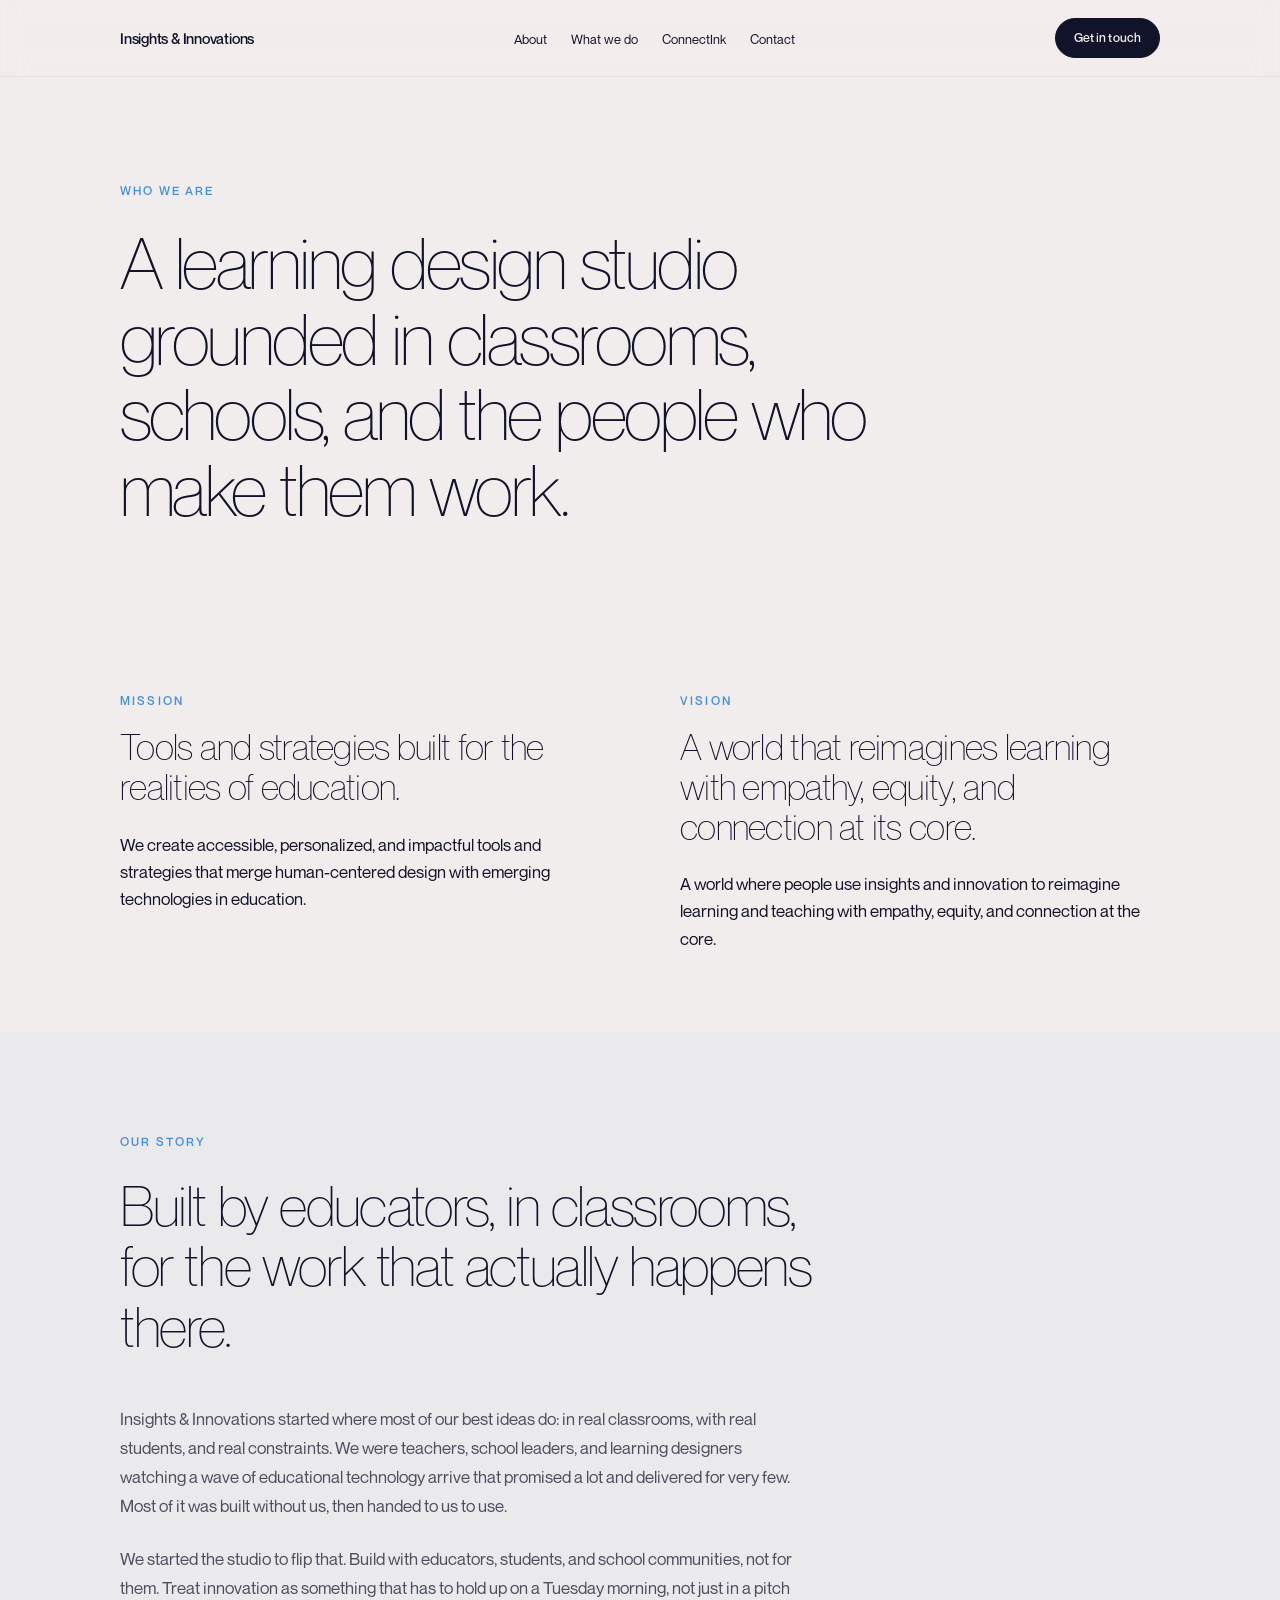
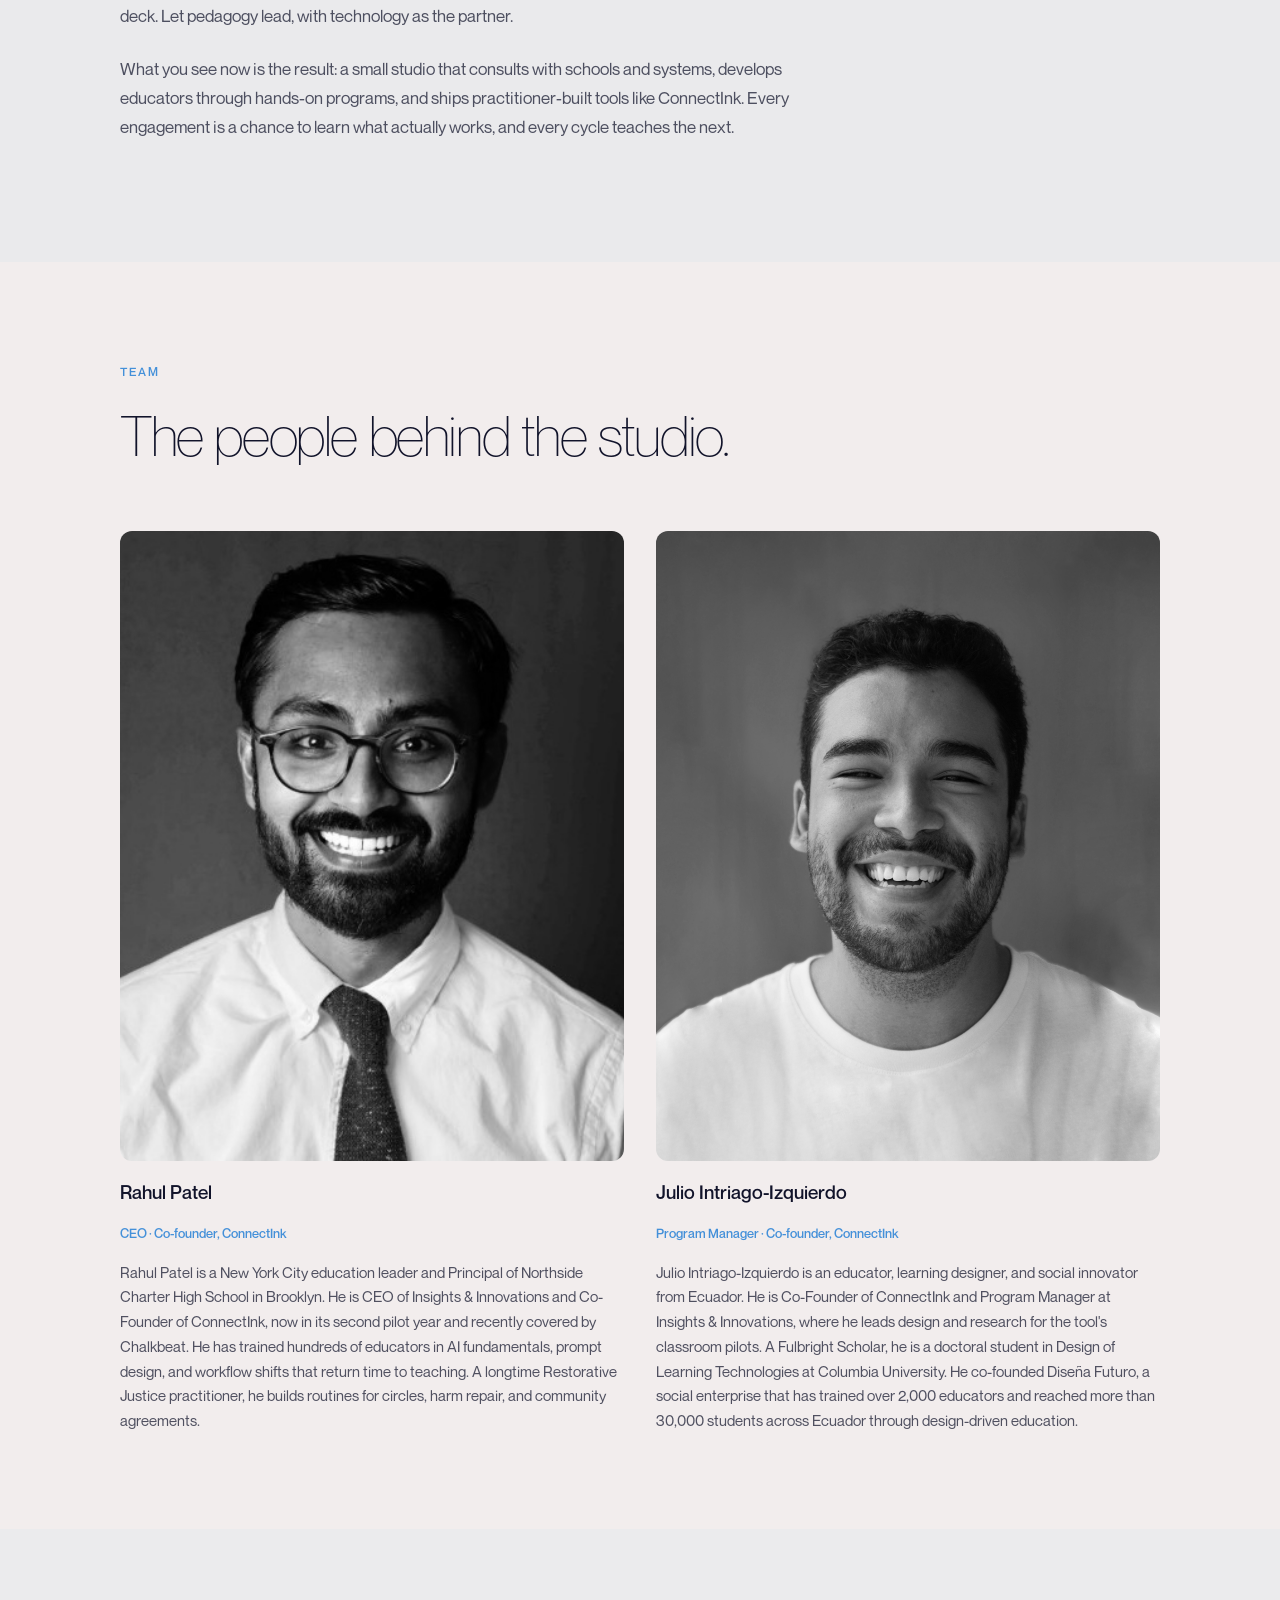
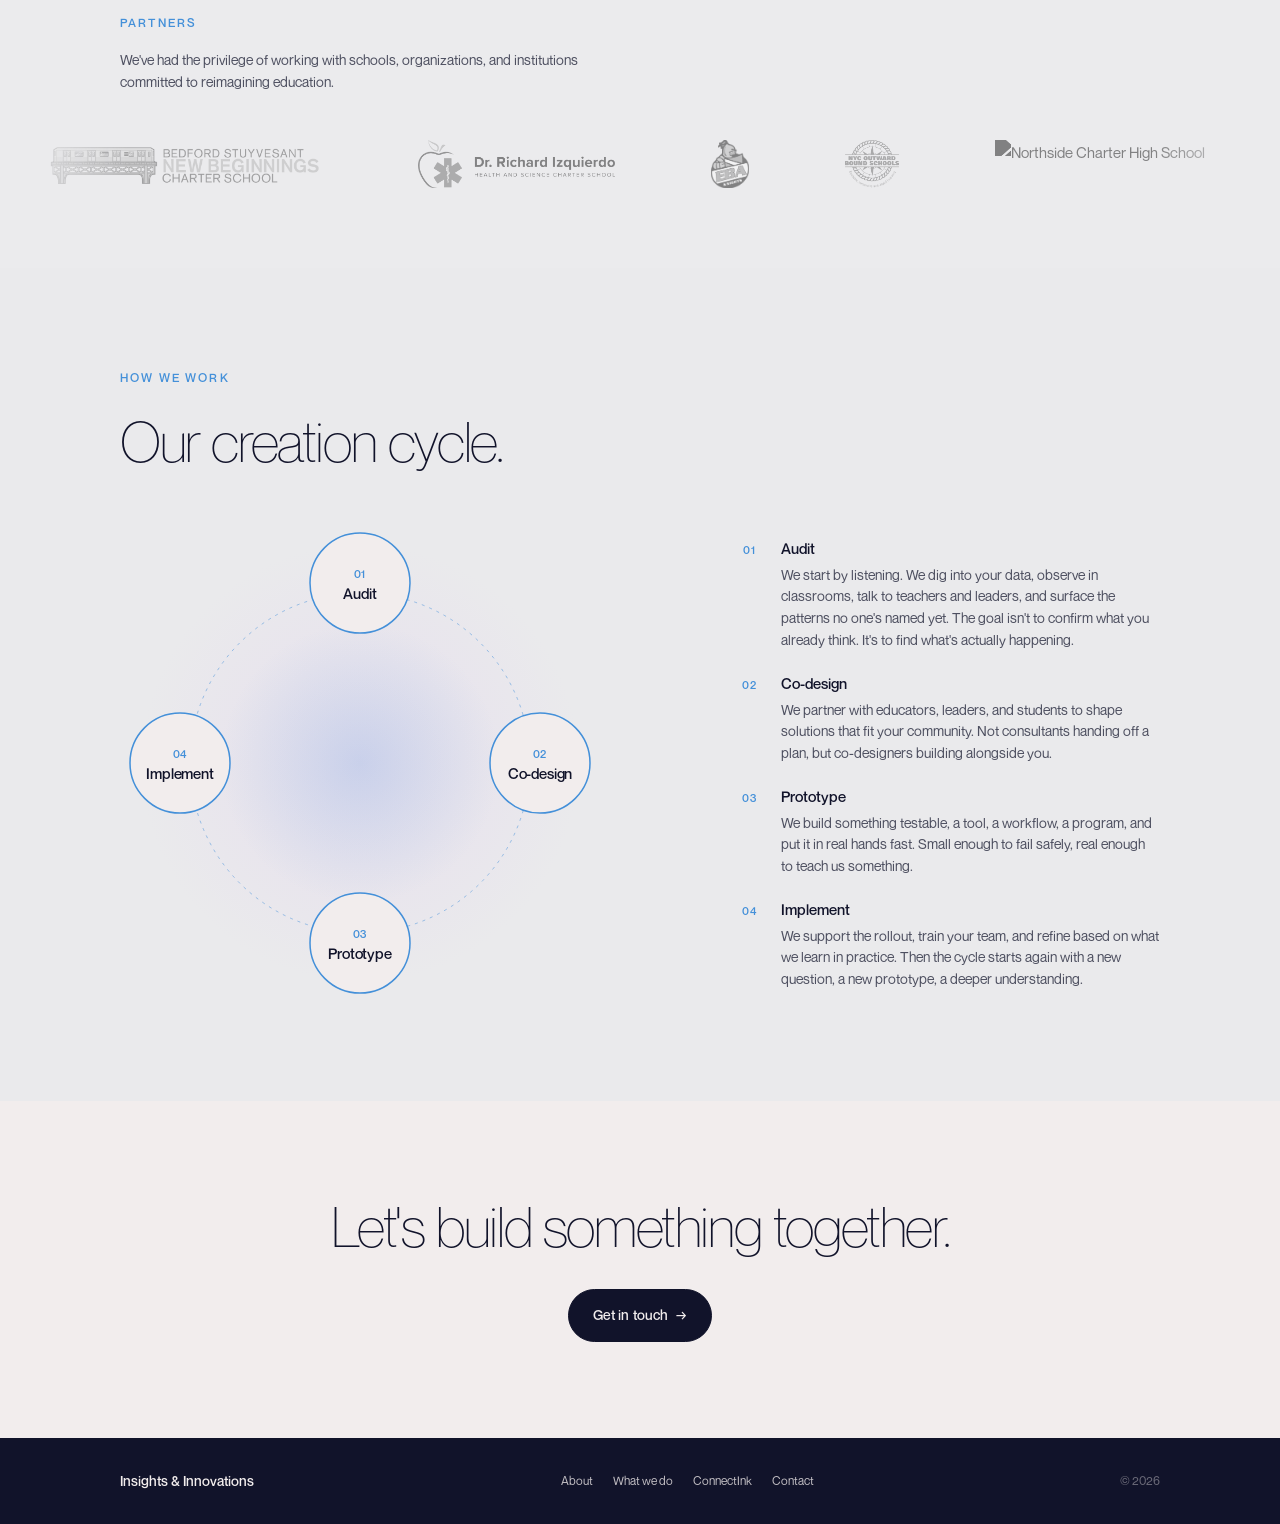
==== commit 012cf753: "changes" ====
--- a/about.html
+++ b/about.html
@@ -149,7 +149,7 @@
             <img src="images/logo-leaders.png" alt="Leaders High School">
           </a>
           <a href="https://northsidechs.org/" target="_blank" rel="noopener" class="partner-item">
-            <img src="images/logo-northside.png" alt="Northside Charter High School">
+            <img src="images/logo-northside.png" alt="Northside Charter High School" class="partner-logo-invert">
           </a>
           <a href="https://www.tc.columbia.edu" target="_blank" rel="noopener" class="partner-item">
             <img src="images/logo-teachers-college.png" alt="Teachers College, Columbia University">
@@ -206,17 +206,10 @@
                 <stop offset="0%" stop-color="#4490D9" stop-opacity="0.18"/>
                 <stop offset="100%" stop-color="#4490D9" stop-opacity="0"/>
               </radialGradient>
-              <marker id="arrow2" viewBox="0 0 10 10" refX="5" refY="5" markerWidth="6" markerHeight="6" orient="auto">
-                <path d="M 0 0 L 10 5 L 0 10 z" fill="#4490D9"/>
-              </marker>
             </defs>
             <circle cx="240" cy="240" r="220" fill="url(#cyc-bg2)"/>
             <circle cx="240" cy="240" r="140" fill="url(#cyc-accent2)"/>
             <circle cx="240" cy="240" r="170" fill="none" stroke="#4490D9" stroke-width="1" stroke-dasharray="3 5" opacity="0.5"/>
-            <path d="M 376 198 A 170 170 0 0 1 376 282" stroke="#4490D9" stroke-width="2" fill="none" marker-end="url(#arrow2)" opacity="0.85"/>
-            <path d="M 282 376 A 170 170 0 0 1 198 376" stroke="#4490D9" stroke-width="2" fill="none" marker-end="url(#arrow2)" opacity="0.85"/>
-            <path d="M 104 282 A 170 170 0 0 1 104 198" stroke="#4490D9" stroke-width="2" fill="none" marker-end="url(#arrow2)" opacity="0.85"/>
-            <path d="M 198 104 A 170 170 0 0 1 282 104" stroke="#4490D9" stroke-width="2" fill="none" marker-end="url(#arrow2)" opacity="0.85"/>
             <g class="cycle-node" data-step="1" tabindex="0" role="button" aria-label="Step 1: Audit">
               <circle cx="240" cy="60" r="50" class="node-circle" fill="#F2EDED" stroke="#4490D9" stroke-width="1.5"/>
               <text x="240" y="55" text-anchor="middle" font-family="Neue Montreal, system-ui, sans-serif" font-size="11" class="node-label" fill="#4490D9" font-weight="500" letter-spacing="0.08em">01</text>
--- a/styles.css
+++ b/styles.css
@@ -466,8 +466,10 @@
   position: relative;
   overflow: hidden;
   padding-top: 80px;
-  padding-bottom: 140px;
-  min-height: 70vh;
+  padding-bottom: 80px;
+  min-height: 100vh;
+  display: flex;
+  align-items: center;
 }
 
 .hero-bg {
@@ -839,61 +841,87 @@
   opacity: 0.65;
 }
 
-/* -- Testimonials -- */
-.testimonials {
+/* -- Press & Research -- */
+.press {
   background: var(--navy);
   padding: var(--space-10) 0;
 }
 
-.testimonials h2 {
+.press h2 {
   color: var(--cream);
   margin-bottom: var(--space-7);
 }
 
-.testimonials-grid {
+.press-grid {
   display: grid;
-  grid-template-columns: 1fr 1fr;
-  gap: var(--space-5);
-}
-
-.testimonial {
+  grid-template-columns: repeat(3, 1fr);
+  gap: var(--space-4);
+}
+
+.press-card {
+  background: var(--cream-06);
+  border: 1px solid var(--cream-15);
+  border-radius: var(--radius-card);
+  padding: var(--space-5);
+  text-decoration: none;
+  display: flex;
+  flex-direction: column;
+  gap: var(--space-3);
+  transition: background var(--t-fast), border-color var(--t-fast), transform var(--t-base);
+}
+
+.press-card:hover {
   background: var(--cream-15);
-  border-radius: var(--radius-card);
-  padding: var(--space-6);
-  margin: 0;
-  display: flex;
-  flex-direction: column;
-  gap: var(--space-5);
-}
-
-.testimonial blockquote {
+  border-color: var(--cream-40);
+  transform: translateY(-3px);
+}
+
+.press-card-top {
+  display: flex;
+  align-items: center;
+  gap: 10px;
+}
+
+.press-type {
+  font-size: 10px;
+  font-weight: 600;
+  letter-spacing: 0.08em;
+  text-transform: uppercase;
+  padding: 3px 9px;
+  border-radius: var(--radius-pill);
+  flex-shrink: 0;
+}
+
+.press-type--article  { background: rgba(68,144,217,0.18);  color: var(--blue); }
+.press-type--podcast  { background: rgba(219,188,245,0.18); color: var(--lavender); }
+.press-type--research { background: rgba(196,218,231,0.18); color: var(--pale-blue); }
+
+.press-source {
+  font-size: var(--size-small);
+  color: var(--cream-60);
+}
+
+.press-headline {
+  font-size: 16px;
+  font-weight: 400;
+  line-height: 1.45;
+  color: var(--cream);
   margin: 0;
   flex: 1;
 }
 
-.testimonial blockquote p {
-  font-size: var(--size-body-lg);
-  line-height: 1.65;
-  color: var(--cream);
+.press-byline {
+  font-size: var(--size-small);
+  color: var(--cream-60);
   font-style: italic;
   margin: 0;
 }
 
-.testimonial figcaption {
-  display: flex;
-  flex-direction: column;
-  gap: 4px;
-}
-
-.testimonial-name {
-  font-size: var(--size-body);
+.press-cta {
+  font-size: var(--size-small);
   font-weight: 500;
-  color: var(--cream);
-}
-
-.testimonial-role {
-  font-size: var(--size-small);
-  color: var(--cream-60);
+  color: var(--blue);
+  margin-top: var(--space-2);
 }
 
 /* -- ConnectInk (dark section) -- */
@@ -940,6 +968,37 @@
   margin-bottom: var(--space-4);
 }
 
+.ci-features {
+  display: flex;
+  gap: var(--space-4);
+  margin-bottom: var(--space-6);
+  flex-wrap: wrap;
+}
+
+.ci-feature {
+  display: flex;
+  flex-direction: column;
+  gap: 4px;
+  padding: 12px 16px;
+  border: 1px solid var(--cream-15);
+  border-radius: var(--radius-card);
+  flex: 1;
+  min-width: 130px;
+}
+
+.ci-feature-label {
+  font-size: var(--size-small);
+  font-weight: 600;
+  color: var(--cream);
+  letter-spacing: 0.01em;
+}
+
+.ci-feature-desc {
+  font-size: 11px;
+  color: var(--cream-60);
+  line-height: 1.4;
+}
+
 .connectink-body {
   font-size: 15px;
   line-height: 1.65;
@@ -953,7 +1012,6 @@
   border: 1px solid var(--cream-15);
   border-radius: var(--radius-media);
   padding: 24px;
-  aspect-ratio: 4 / 3;
   display: flex;
   flex-direction: column;
 }
@@ -1000,6 +1058,230 @@
 }
 
 .pp-coach-bar.last { width: 80%; }
+
+/* -- ConnectInk Replica Demo -- */
+.pp-replica {
+  background: #F5F3F2;
+  border-radius: 16px;
+  padding: 24px;
+  display: flex;
+  flex-direction: column;
+  gap: 14px;
+  box-shadow: 0 24px 64px rgba(0,0,0,0.45);
+  width: 100%;
+}
+
+.pp-replica-header {
+  display: flex;
+  justify-content: space-between;
+  align-items: flex-start;
+}
+
+.pp-replica-eyebrow {
+  font-size: 10px;
+  font-weight: 700;
+  letter-spacing: 0.1em;
+  text-transform: uppercase;
+  color: var(--blue);
+  margin-bottom: 3px;
+}
+
+.pp-replica-title {
+  font-size: 16px;
+  font-weight: 700;
+  color: var(--navy);
+}
+
+.pp-replica-close {
+  background: none;
+  border: none;
+  font-size: 20px;
+  color: var(--navy);
+  opacity: 0.4;
+  cursor: pointer;
+  padding: 0;
+  line-height: 1;
+  transition: opacity var(--t-fast);
+  flex-shrink: 0;
+}
+
+.pp-replica-close:hover { opacity: 0.9; }
+
+.pp-replica-progress {
+  display: flex;
+  align-items: center;
+  gap: 5px;
+}
+
+.pp-step-dot {
+  width: 28px;
+  height: 5px;
+  border-radius: 3px;
+  background: rgba(17,19,42,0.15);
+}
+
+.pp-step-dot--on { background: var(--blue); }
+
+.pp-step-label {
+  font-size: 11px;
+  color: var(--navy-45);
+  margin-left: 4px;
+}
+
+.pp-replica-genre {
+  display: flex;
+  align-items: center;
+  gap: 10px;
+  flex-wrap: wrap;
+}
+
+.pp-genre-tag {
+  font-size: 10px;
+  font-weight: 700;
+  letter-spacing: 0.08em;
+  text-transform: uppercase;
+  background: rgba(68,144,217,0.12);
+  color: var(--blue);
+  padding: 3px 9px;
+  border-radius: var(--radius-pill);
+  flex-shrink: 0;
+}
+
+.pp-genre-prompt {
+  font-size: 12px;
+  color: var(--navy-60);
+  font-style: italic;
+}
+
+.pp-replica-editor {
+  background: #fff;
+  border-radius: 10px;
+  border: 1px solid rgba(17,19,42,0.1);
+  display: flex;
+  flex-direction: column;
+  overflow: hidden;
+}
+
+.pp-replica-toolbar {
+  display: flex;
+  align-items: center;
+  justify-content: space-between;
+  padding: 9px 13px;
+  border-bottom: 1px solid rgba(17,19,42,0.08);
+}
+
+.pp-replica-format {
+  display: flex;
+  gap: 4px;
+}
+
+.pp-replica-fmt {
+  width: 28px;
+  height: 28px;
+  border: 1px solid rgba(17,19,42,0.12);
+  border-radius: 5px;
+  background: #F5F3F2;
+  font-size: 12px;
+  font-weight: 700;
+  color: var(--navy);
+  cursor: default;
+  font-family: inherit;
+  display: flex;
+  align-items: center;
+  justify-content: center;
+}
+
+.pp-replica-fmt--i { font-style: italic; }
+.pp-replica-fmt--u { text-decoration: underline; }
+
+.pp-replica-tabs { display: flex; gap: 6px; }
+
+.pp-replica-tab {
+  padding: 5px 13px;
+  border-radius: var(--radius-pill);
+  border: 1.5px solid transparent;
+  background: none;
+  font-size: 12px;
+  cursor: pointer;
+  color: var(--navy-45);
+  font-family: inherit;
+  transition: color var(--t-fast), border-color var(--t-fast);
+}
+
+.pp-replica-tab--active {
+  border-color: var(--blue);
+  color: var(--navy);
+}
+
+.pp-replica-tab:not(.pp-replica-tab--active):hover {
+  color: var(--navy-72);
+}
+
+.pp-replica-text {
+  padding: 16px;
+  font-size: 14px;
+  line-height: 1.7;
+  color: var(--navy);
+}
+
+.pp-replica-mark {
+  background: rgba(68,144,217,0.15);
+  color: var(--navy);
+  border-radius: 2px;
+  font-weight: 500;
+  font-style: normal;
+}
+
+.pp-replica-hint {
+  font-size: 12px;
+  color: var(--navy-45);
+  text-align: center;
+  padding: 8px 16px 12px;
+  margin: 0;
+  border-top: 1px solid rgba(17,19,42,0.06);
+  transition: opacity 0.3s;
+}
+
+.pp-replica-hint--hidden { opacity: 0; pointer-events: none; }
+
+.pp-replica-response {
+  display: none;
+  padding: 12px 14px;
+  margin: 0 12px 12px;
+  border-left: 3px solid var(--blue);
+  background: rgba(68,144,217,0.06);
+  border-radius: 0 6px 6px 0;
+}
+
+.pp-replica-response--visible { display: block; }
+
+.pp-replica-response-label {
+  font-size: 10px;
+  font-weight: 700;
+  letter-spacing: 0.07em;
+  text-transform: uppercase;
+  color: var(--blue);
+  margin-bottom: 6px;
+}
+
+.pp-replica-response-text {
+  font-size: 13px;
+  line-height: 1.65;
+  color: var(--navy);
+  margin: 0;
+}
+
+.pp-cursor::after {
+  content: '|';
+  animation: blink 0.9s step-end infinite;
+  color: var(--blue);
+  font-weight: 300;
+}
+
+@keyframes blink {
+  0%, 100% { opacity: 1; }
+  50%       { opacity: 0; }
+}
 
 /* -- Team -- */
 .team {
@@ -1134,6 +1416,14 @@
 
 .partner-item:hover img {
   filter: grayscale(0%) opacity(1);
+}
+
+.partner-item img.partner-logo-invert {
+  filter: brightness(0) opacity(0.45);
+}
+
+.partner-item:hover img.partner-logo-invert {
+  filter: brightness(0) opacity(1);
 }
 
 /* -- Contact -- */
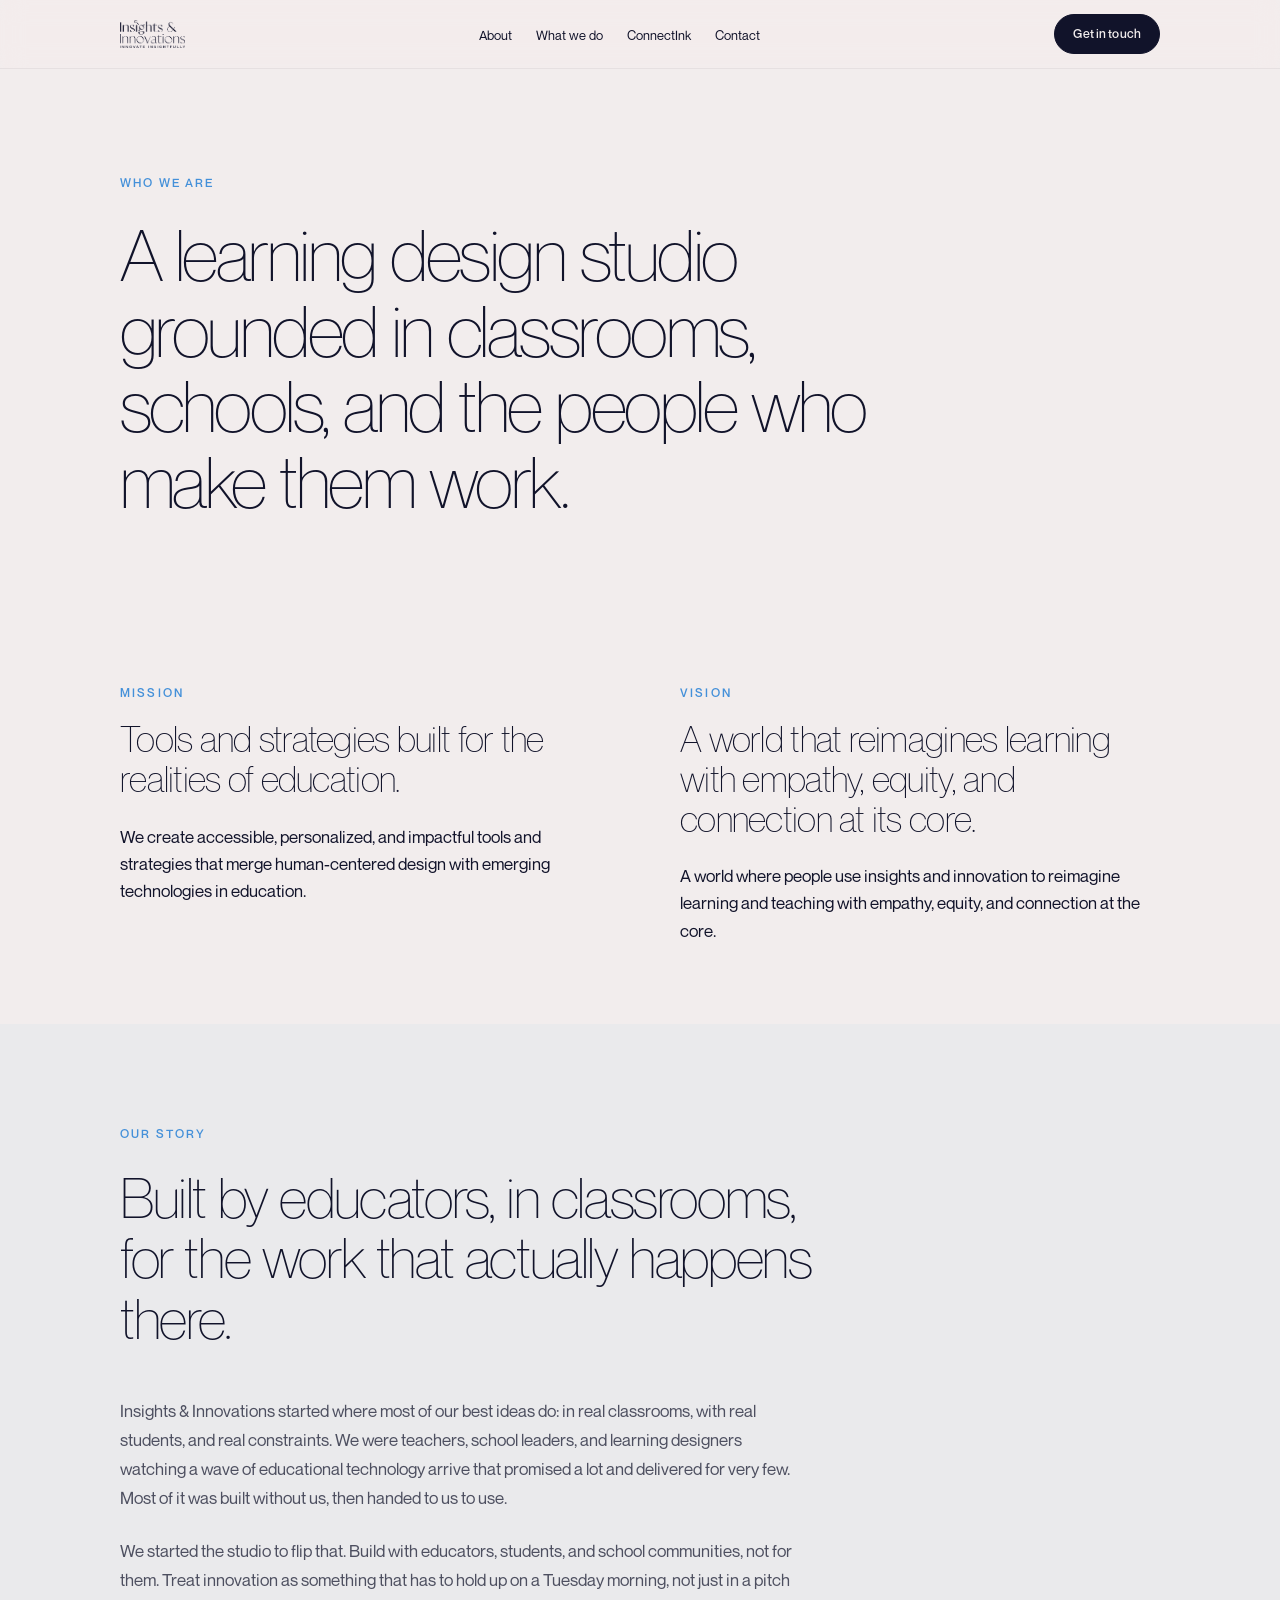
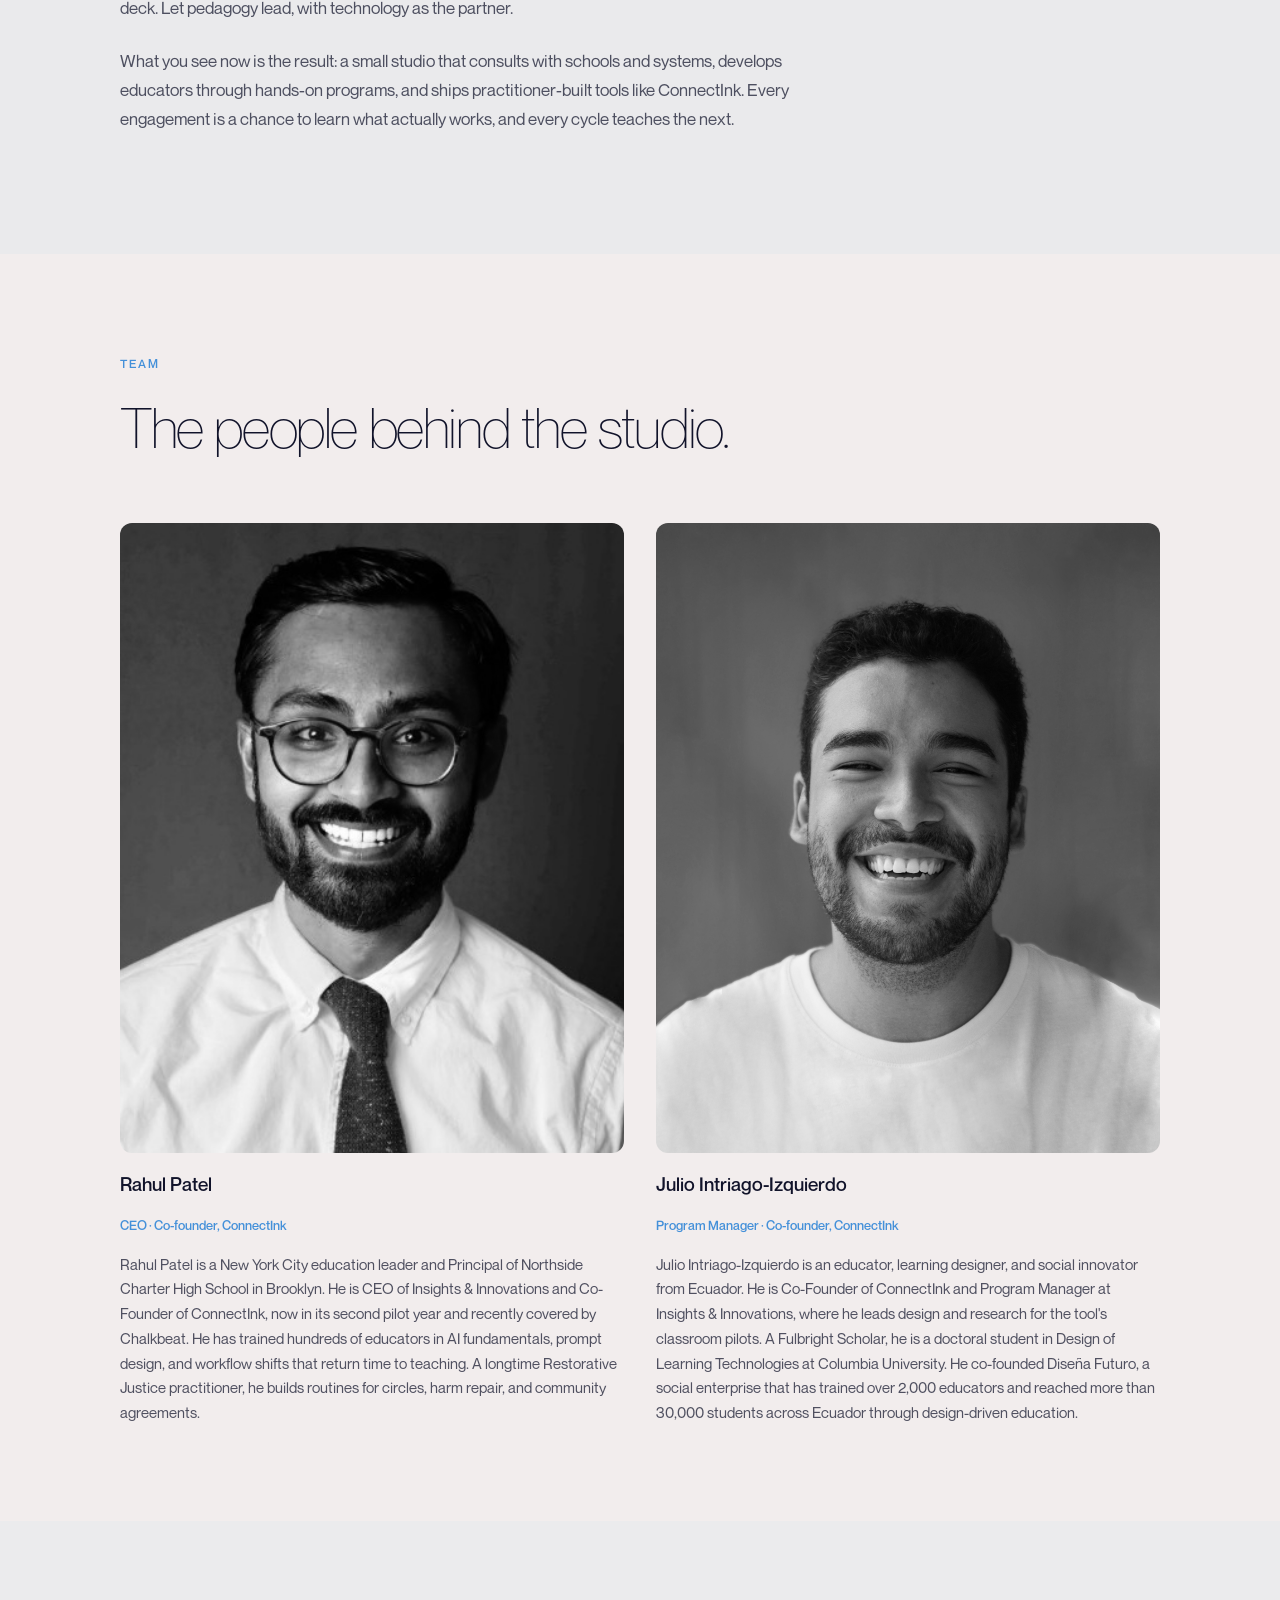
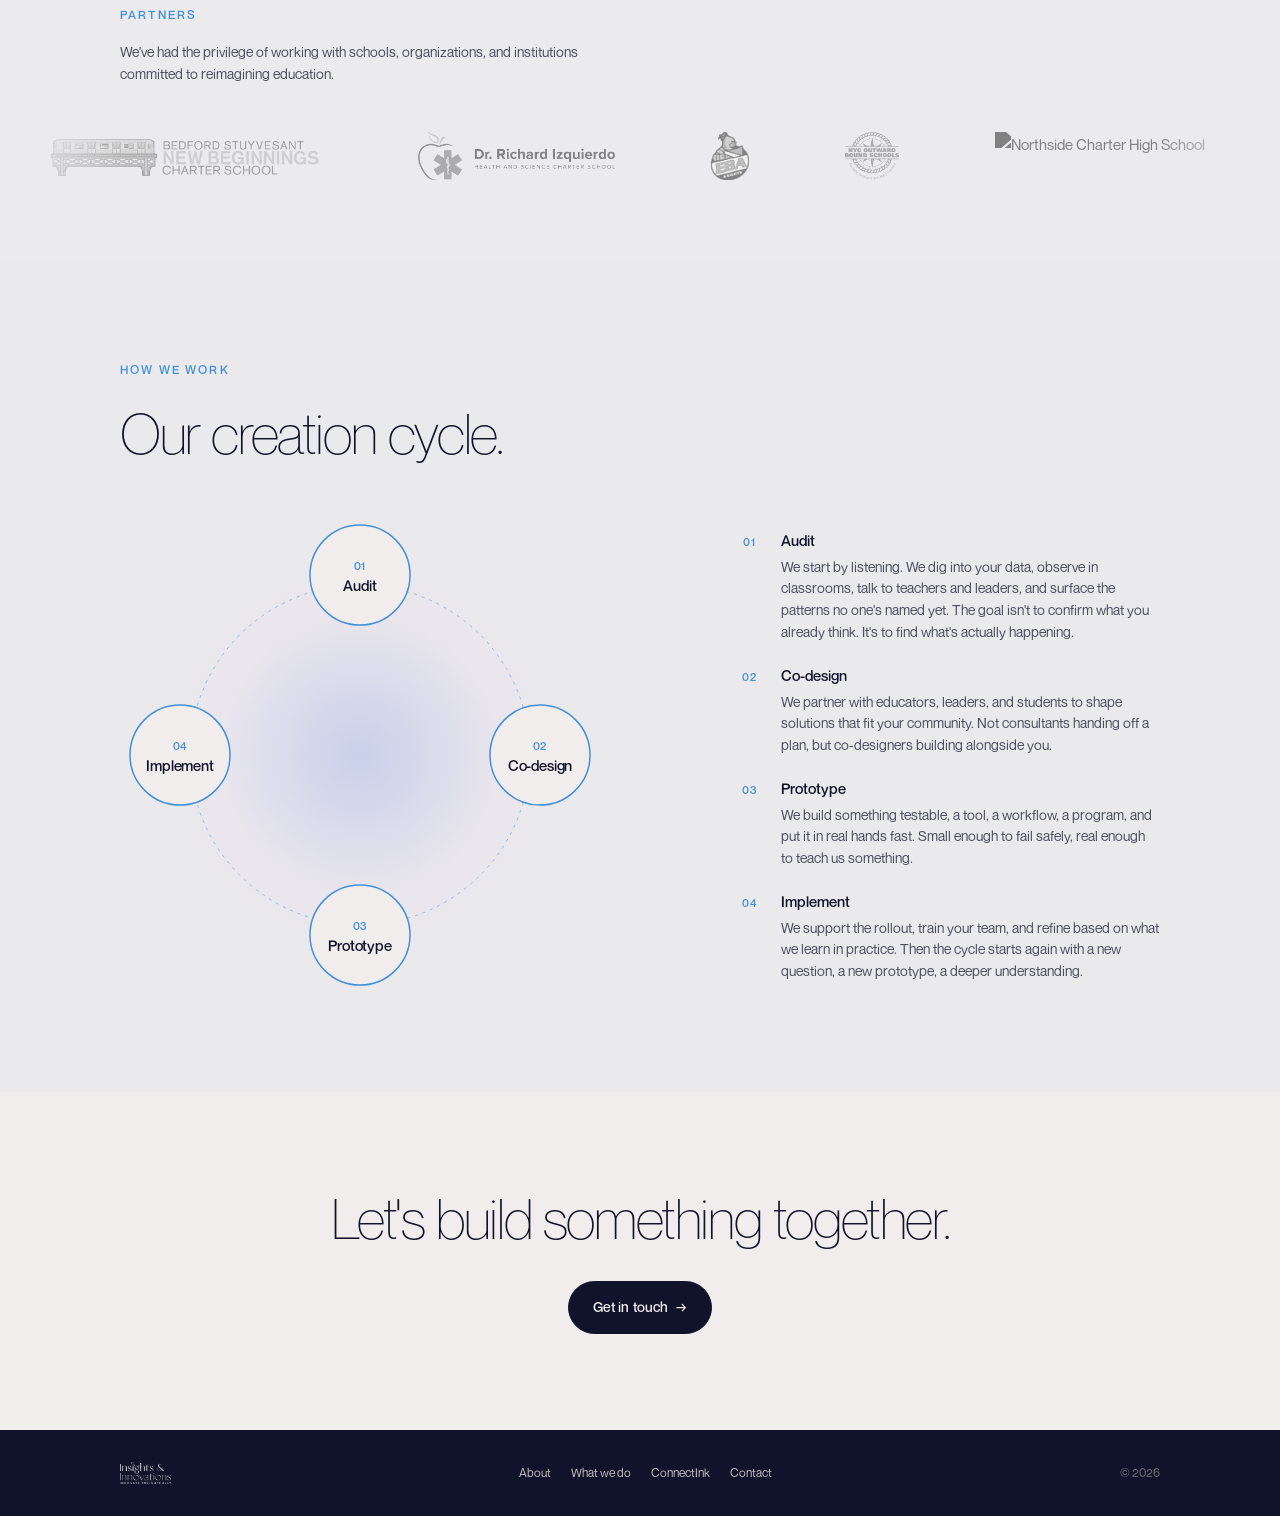
==== commit 6f038960: "updates" ====
--- a/about.html
+++ b/about.html
@@ -23,7 +23,9 @@
 
   <nav class="nav" aria-label="Main">
     <div class="container nav-inner">
-      <a href="index.html" class="nav-brand">Insights &amp; Innovations</a>
+      <a href="index.html" class="nav-brand">
+        <img src="images/logo-ii.png" alt="Insights &amp; Innovations" class="nav-logo">
+      </a>
 
       <ul class="nav-links">
         <li><a href="about.html">About</a></li>
@@ -278,7 +280,9 @@
 
   <footer class="footer">
     <div class="container footer-inner">
-      <div class="footer-brand">Insights &amp; Innovations</div>
+      <div class="footer-brand">
+        <img src="images/logo-ii.png" alt="Insights &amp; Innovations" class="footer-logo">
+      </div>
       <ul class="footer-links">
         <li><a href="about.html">About</a></li>
         <li><a href="index.html#how">What we do</a></li>
--- a/styles.css
+++ b/styles.css
@@ -396,8 +396,9 @@
   display: flex;
   align-items: center;
   justify-content: space-between;
-  padding-top: 18px;
-  padding-bottom: 18px;
+  padding-top: 14px;
+  padding-bottom: 14px;
+  min-height: 0;
 }
 
 .nav-brand {
@@ -405,6 +406,17 @@
   font-weight: 500;
   letter-spacing: -0.015em;
   color: var(--navy);
+  display: flex;
+  align-items: center;
+}
+
+.nav-logo {
+  height: 28px;
+  max-height: 28px;
+  width: auto;
+  max-width: 160px;
+  display: block;
+  object-fit: contain;
 }
 
 .nav-links {
@@ -1553,6 +1565,20 @@
   color: var(--cream);
   font-size: 14px;
   font-weight: 500;
+  display: flex;
+  align-items: center;
+}
+
+.footer-logo {
+  height: 22px;
+  max-height: 22px;
+  width: auto;
+  max-width: 140px;
+  display: block;
+  object-fit: contain;
+  /* Invert to white so it reads on the dark footer background */
+  filter: brightness(0) invert(1);
+  opacity: 0.85;
 }
 
 .footer-links {
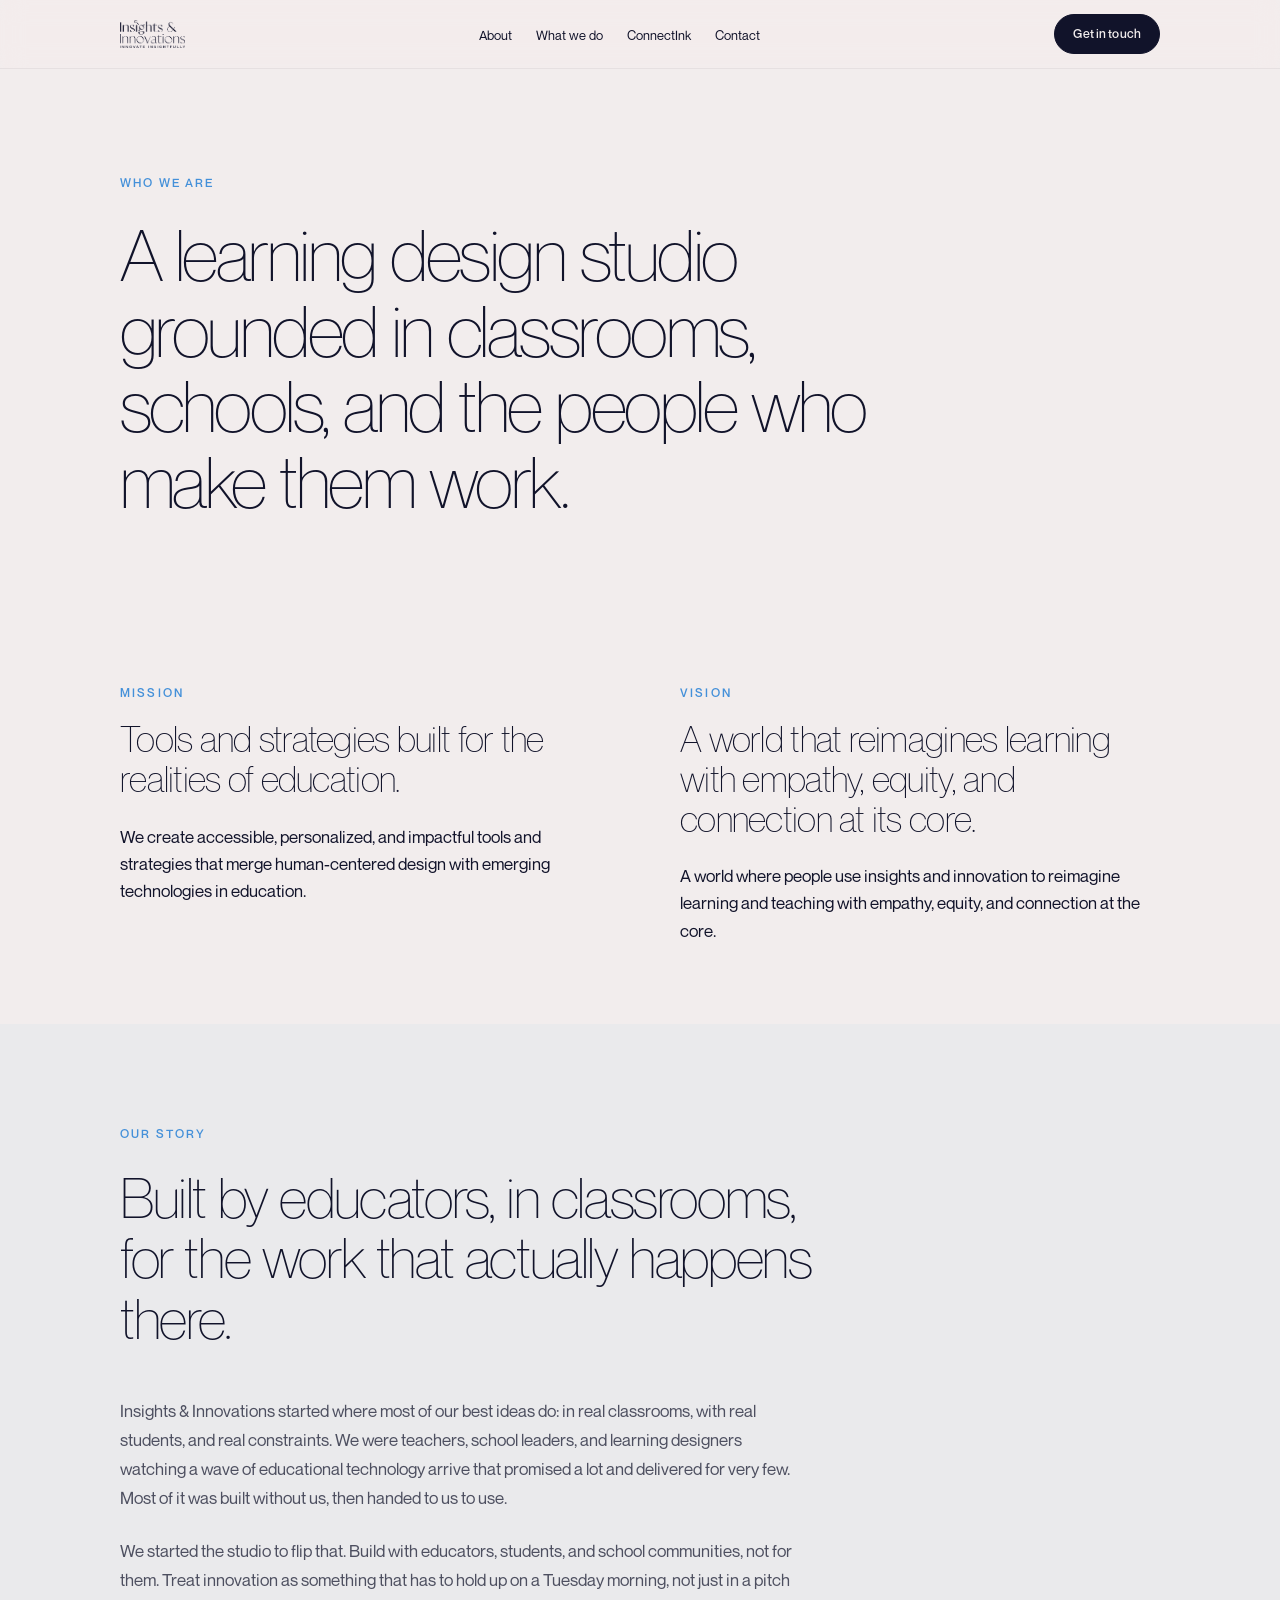
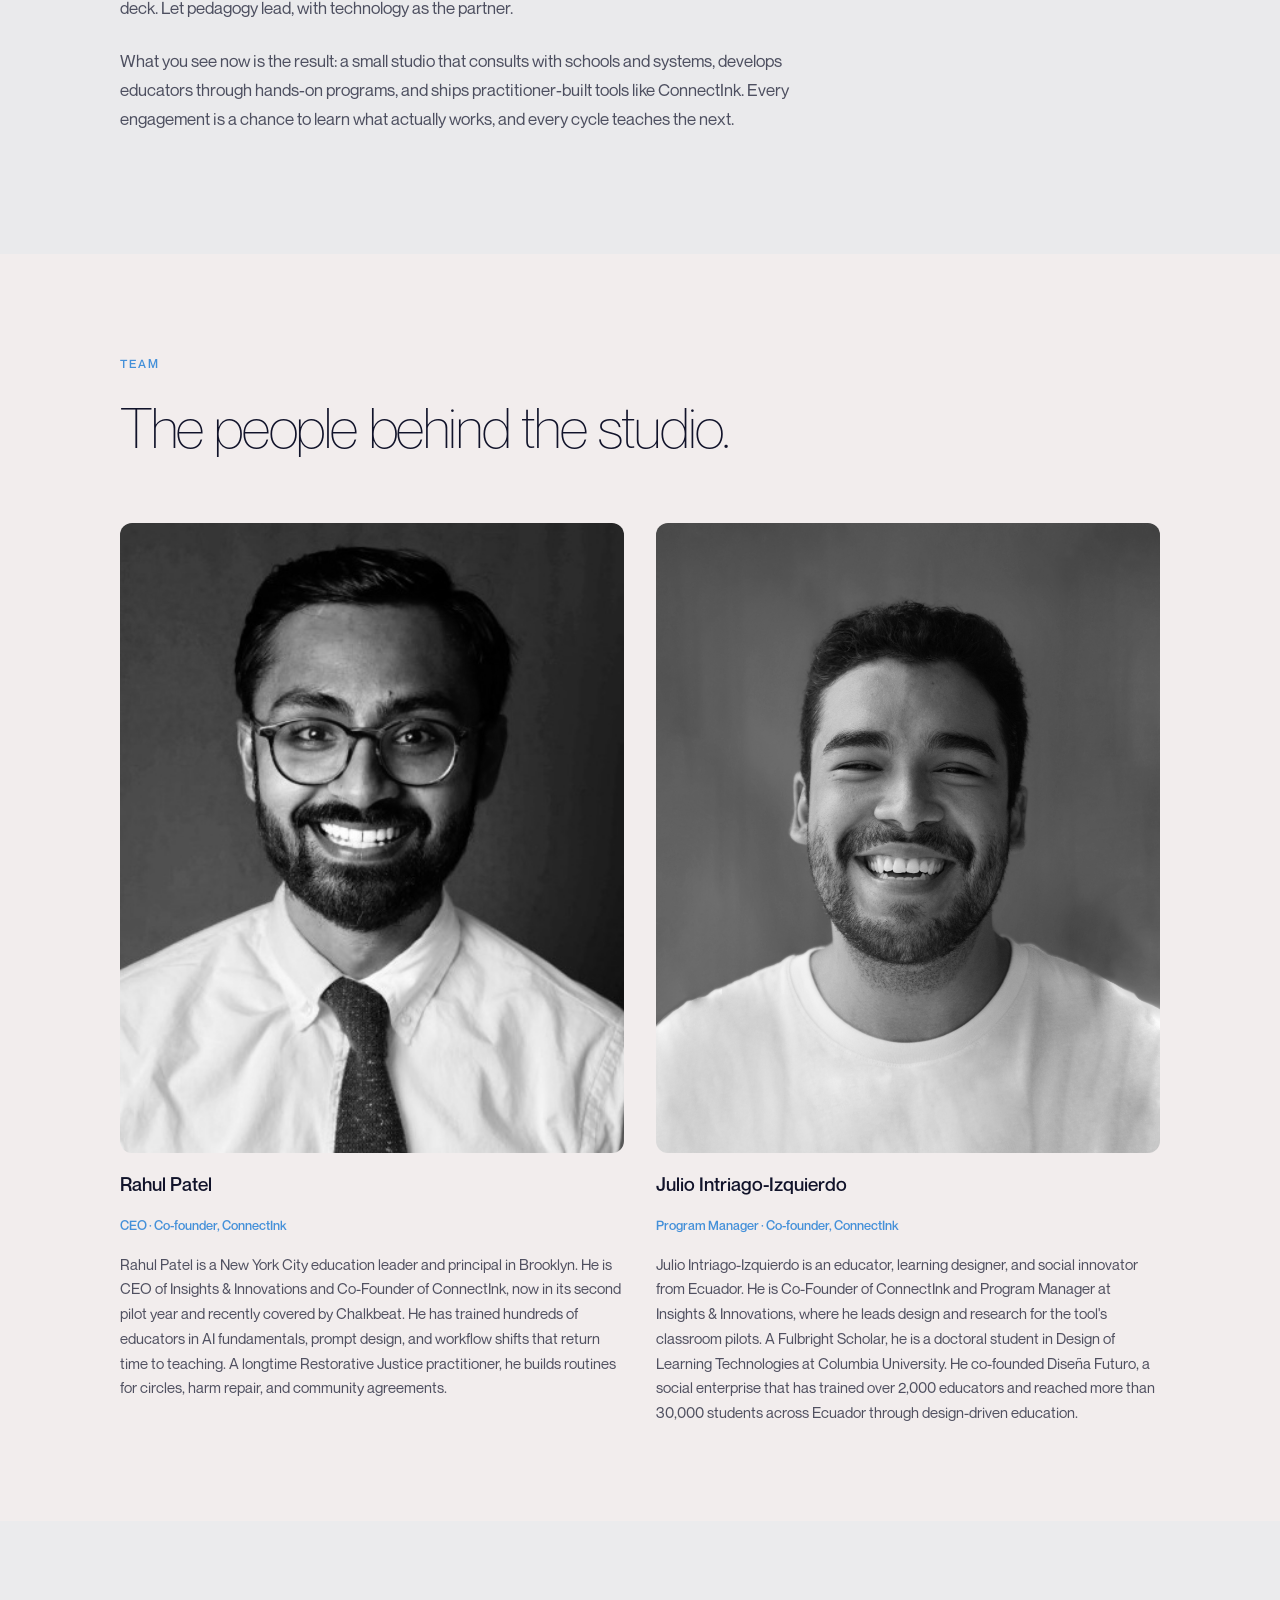
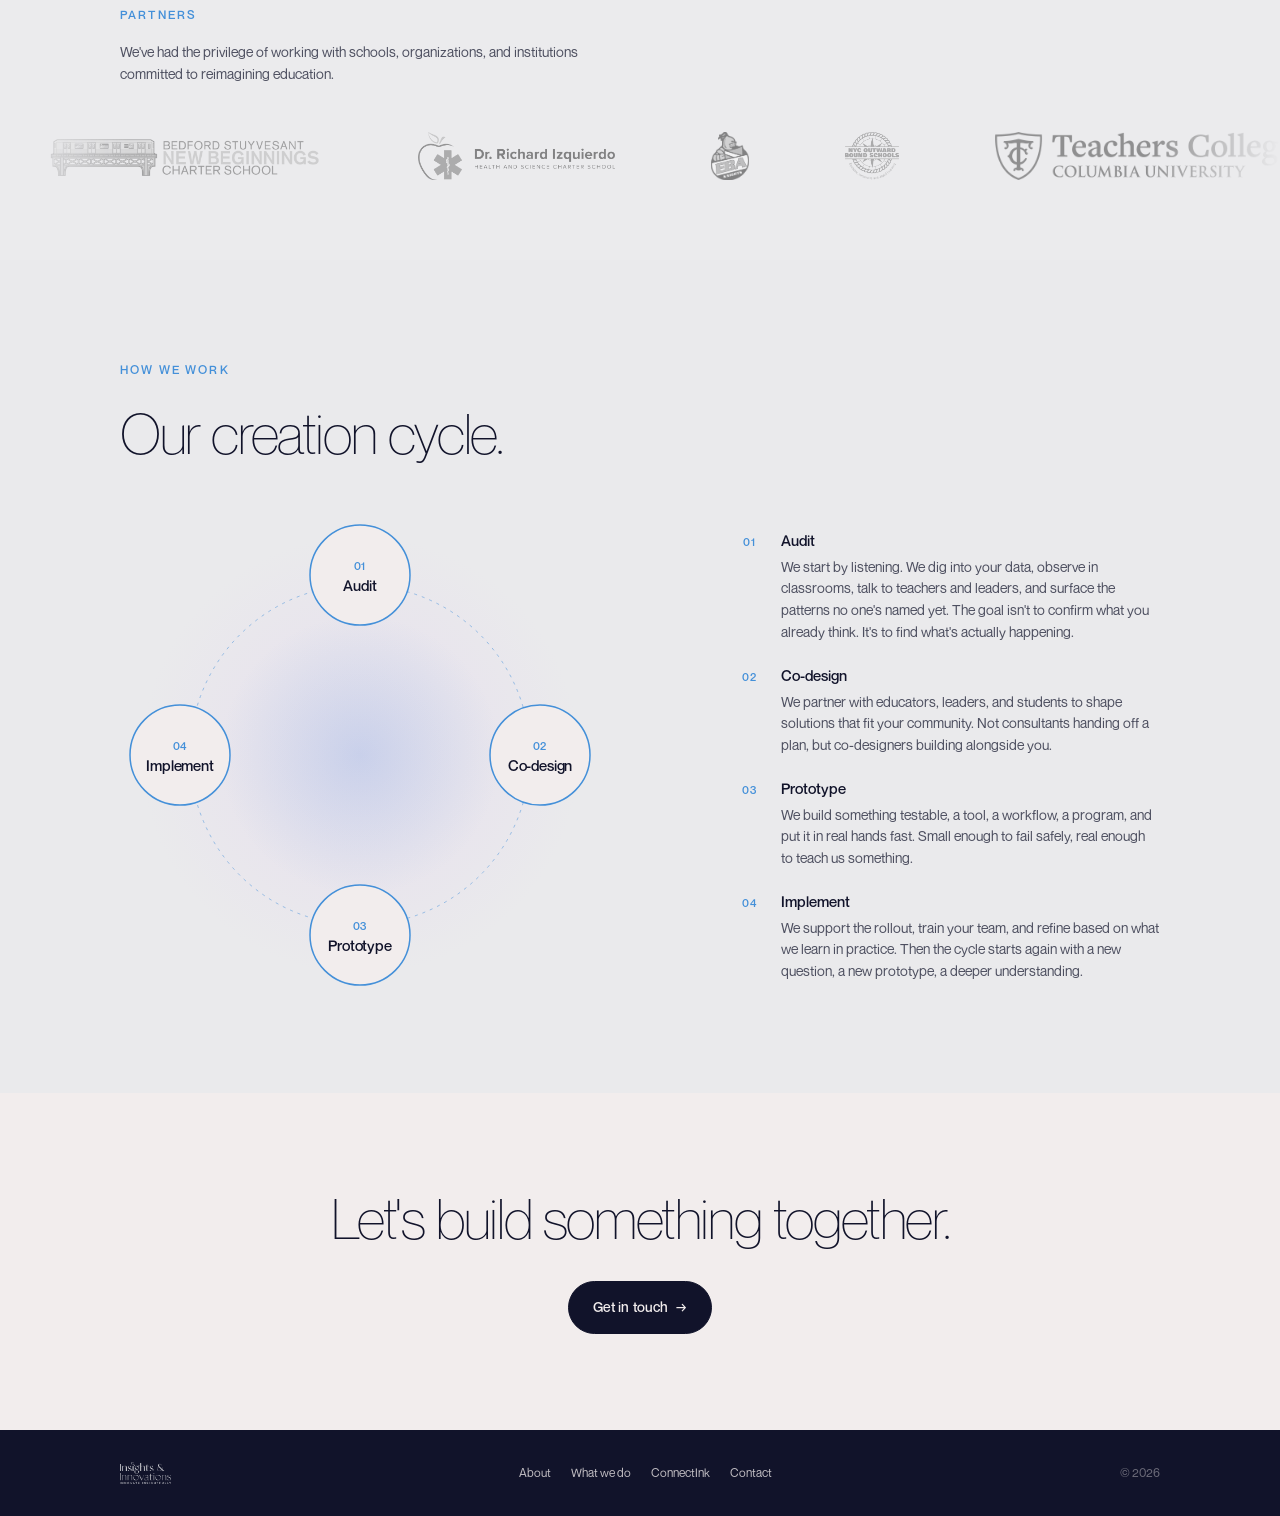
==== commit 6f9b0e26: "Remove Northside: delete catalyst page, logo, and all references" ====
--- a/about.html
+++ b/about.html
@@ -108,7 +108,7 @@
             </a>
             <p class="member-role">CEO · Co-founder, ConnectInk</p>
             <p class="member-bio">
-              Rahul Patel is a New York City education leader and Principal of Northside Charter High School in Brooklyn. He is CEO of Insights &amp; Innovations and Co-Founder of ConnectInk, now in its second pilot year and recently covered by Chalkbeat. He has trained hundreds of educators in AI fundamentals, prompt design, and workflow shifts that return time to teaching. A longtime Restorative Justice practitioner, he builds routines for circles, harm repair, and community agreements.
+              Rahul Patel is a New York City education leader and principal in Brooklyn. He is CEO of Insights &amp; Innovations and Co-Founder of ConnectInk, now in its second pilot year and recently covered by Chalkbeat. He has trained hundreds of educators in AI fundamentals, prompt design, and workflow shifts that return time to teaching. A longtime Restorative Justice practitioner, he builds routines for circles, harm repair, and community agreements.
             </p>
           </article>
 
@@ -150,9 +150,6 @@
           <a href="https://www.nycoutwardbound.org/our-schools/leaders/home/" target="_blank" rel="noopener" class="partner-item">
             <img src="images/logo-leaders.png" alt="Leaders High School">
           </a>
-          <a href="https://northsidechs.org/" target="_blank" rel="noopener" class="partner-item">
-            <img src="images/logo-northside.png" alt="Northside Charter High School" class="partner-logo-invert">
-          </a>
           <a href="https://www.tc.columbia.edu" target="_blank" rel="noopener" class="partner-item">
             <img src="images/logo-teachers-college.png" alt="Teachers College, Columbia University">
           </a>
@@ -174,9 +171,6 @@
           </a>
           <a href="https://www.nycoutwardbound.org/our-schools/leaders/home/" target="_blank" rel="noopener" class="partner-item" aria-hidden="true" tabindex="-1">
             <img src="images/logo-leaders.png" alt="">
-          </a>
-          <a href="https://northsidechs.org/" target="_blank" rel="noopener" class="partner-item" aria-hidden="true" tabindex="-1">
-            <img src="images/logo-northside.png" alt="">
           </a>
           <a href="https://www.tc.columbia.edu" target="_blank" rel="noopener" class="partner-item" aria-hidden="true" tabindex="-1">
             <img src="images/logo-teachers-college.png" alt="">
--- a/styles.css
+++ b/styles.css
@@ -539,6 +539,56 @@
   margin-bottom: var(--space-7);
 }
 
+/* About home: two-column split */
+.about-home-grid {
+  display: grid;
+  grid-template-columns: 1fr 1fr;
+  gap: var(--space-9);
+  align-items: start;
+}
+
+.about-home-left h2 {
+  margin-top: var(--space-4);
+  margin-bottom: 0;
+}
+
+.about-mission {
+  font-size: 17px;
+  line-height: 1.7;
+  color: var(--navy);
+  opacity: 0.65;
+  margin-bottom: var(--space-6);
+}
+
+.studio-pillars {
+  border-top: 1px solid var(--navy-06);
+  margin-bottom: var(--space-6);
+}
+
+.studio-pillar {
+  display: flex;
+  align-items: baseline;
+  gap: var(--space-3);
+  padding: var(--space-3) 0;
+  border-bottom: 1px solid var(--navy-06);
+}
+
+.studio-pillar-num {
+  font-size: 11px;
+  letter-spacing: 0.08em;
+  color: var(--blue);
+  font-weight: 500;
+  flex-shrink: 0;
+  width: 20px;
+}
+
+.studio-pillar-heading {
+  font-size: 14px;
+  color: var(--navy);
+  opacity: 0.7;
+  line-height: 1.45;
+}
+
 .video-frame {
   aspect-ratio: 16 / 9;
   background: var(--navy);
@@ -1763,9 +1813,9 @@
 
   /* Hero */
   .hero {
-    padding-top: 48px;
-    padding-bottom: 96px;
-    min-height: auto;
+    padding-top: 64px;
+    padding-bottom: 80px;
+    min-height: 100svh;
   }
 
   /* About page hero */
@@ -1774,6 +1824,7 @@
   }
 
   /* Two-column sections stack */
+  .about-home-grid,
   .how-grid,
   .connectink-inner,
   .team-grid,
@@ -1808,6 +1859,12 @@
     grid-template-columns: repeat(2, 1fr);
   }
 
+  /* Press: stack to single column on tablet/mobile */
+  .press-grid {
+    grid-template-columns: 1fr;
+    gap: var(--space-4);
+  }
+
   /* ConnectInk H2 smaller */
   .connectink h2 {
     font-size: 32px;
@@ -1830,8 +1887,39 @@
   :root {
     --container-padding: 20px;
     --size-hero: 44px;
-  }
-  
+    --space-9: 56px;
+    --space-10: 64px;
+  }
+
+  /* Prevent any element from blowing out horizontal width */
+  body {
+    overflow-x: hidden;
+  }
+
+  /* Press: single column */
+  .press-grid {
+    grid-template-columns: 1fr;
+    gap: var(--space-3);
+  }
+
+  /* ConnectInk replica: tighten on small screens */
+  .pp-replica {
+    padding: var(--space-4);
+  }
+
+  /* Feature chips: wrap naturally */
+  .ci-features {
+    flex-direction: column;
+    gap: var(--space-3);
+  }
+
+  /* Hero CTA buttons: stack */
+  .hero-ctas {
+    flex-direction: column;
+    align-items: flex-start;
+    gap: var(--space-3);
+  }
+
   .partners-grid {
     grid-template-columns: 1fr;
   }
